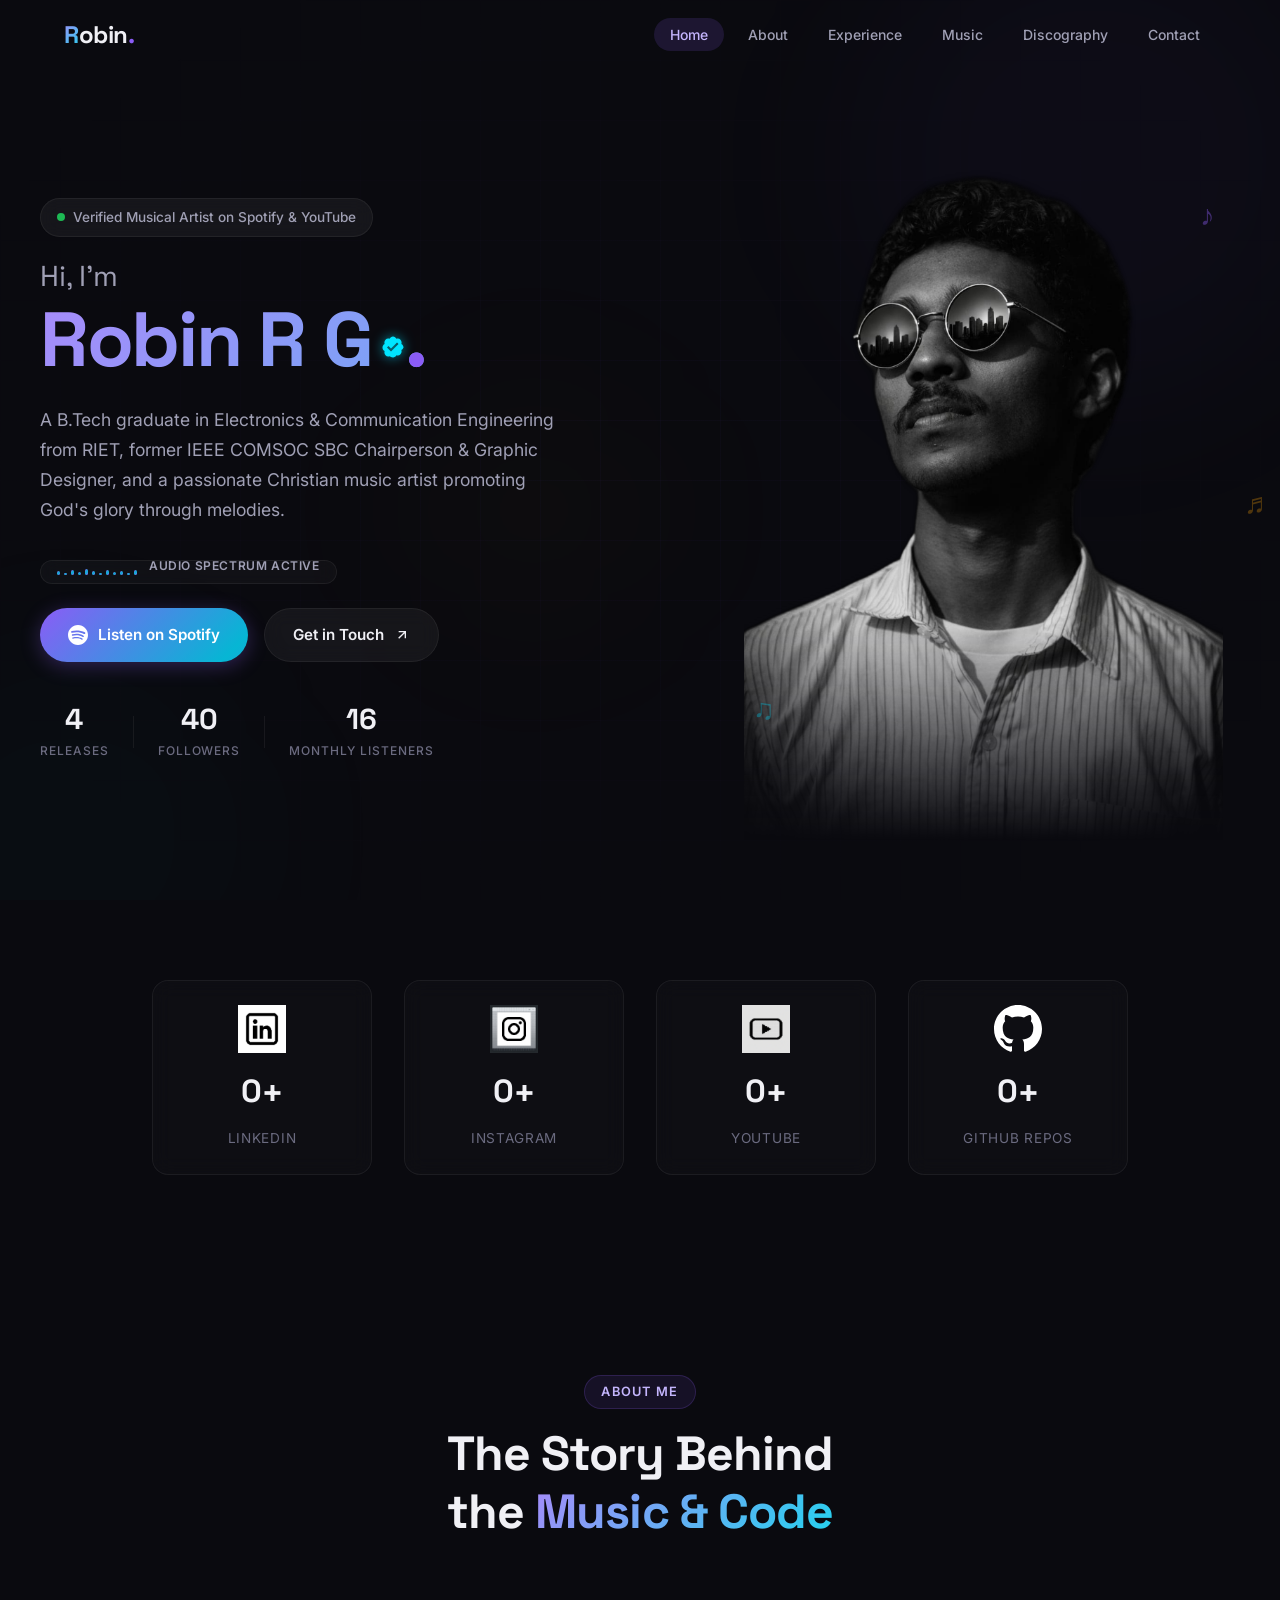
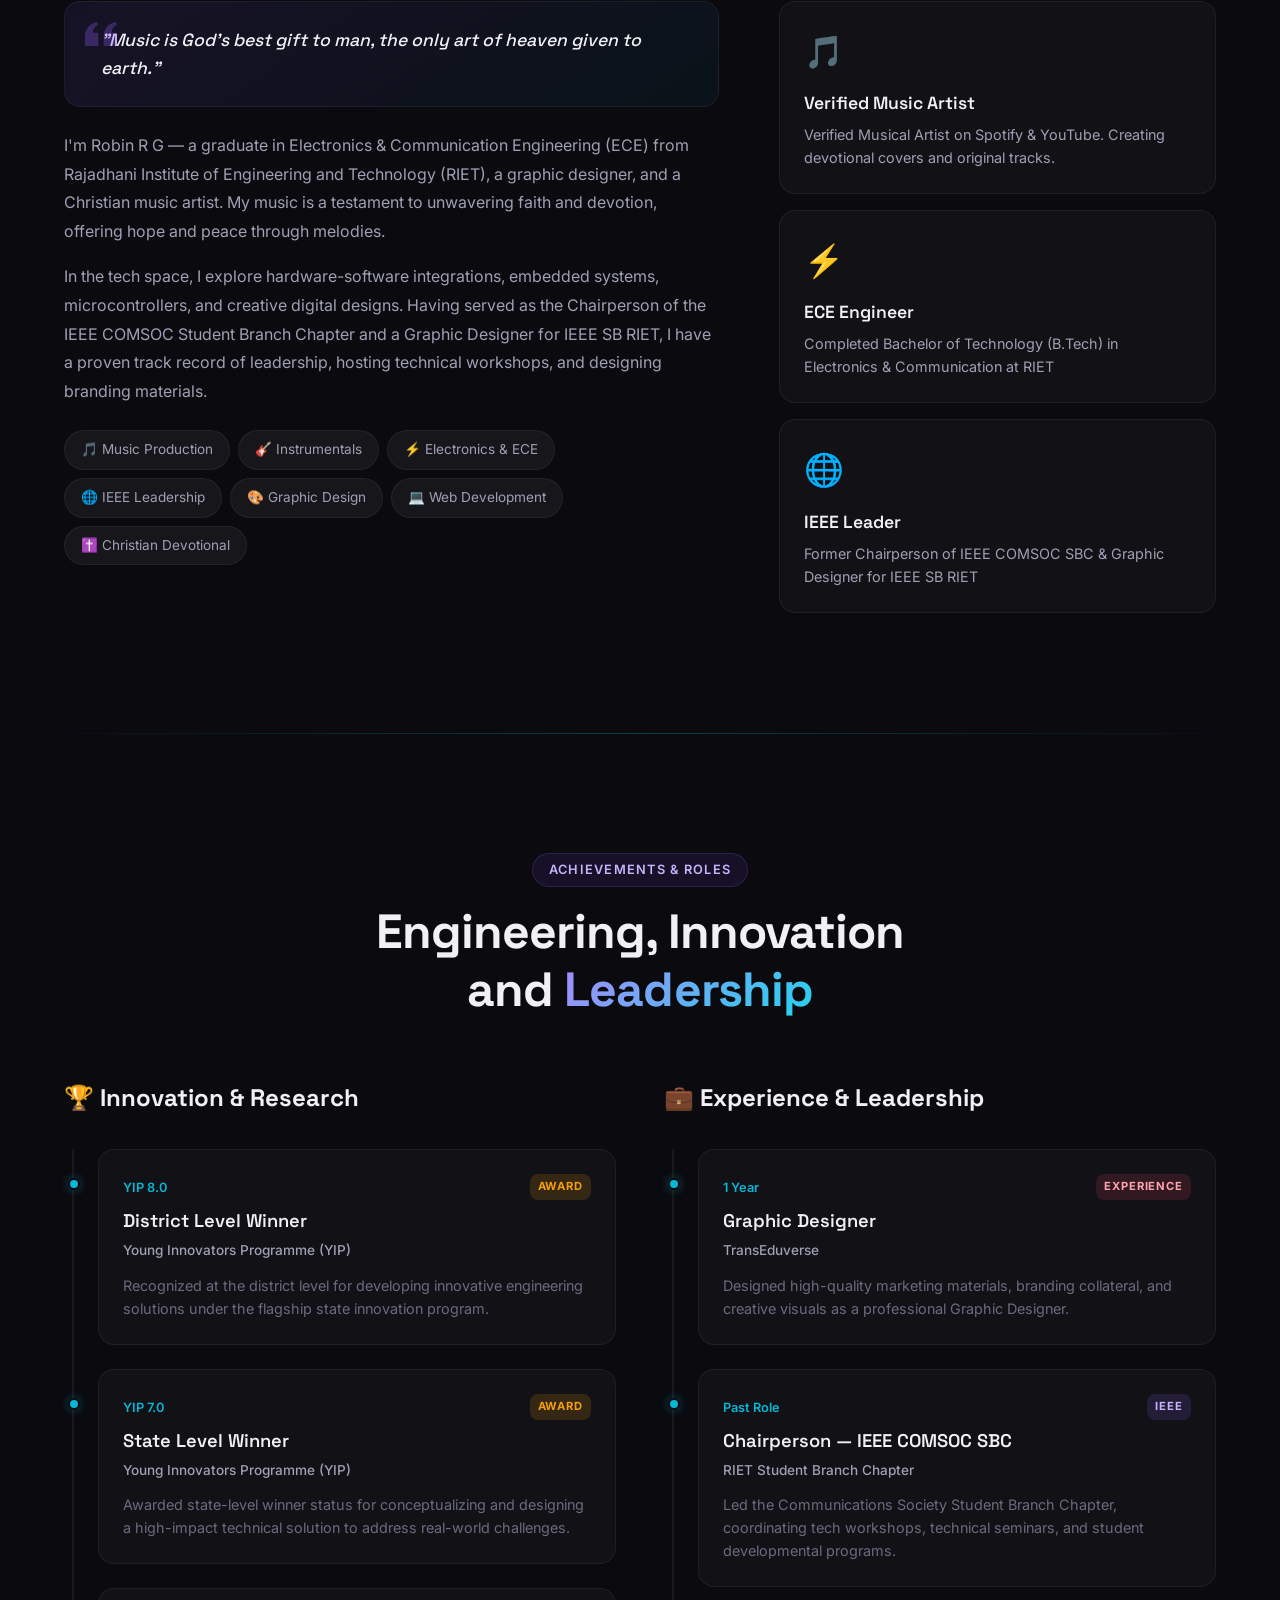
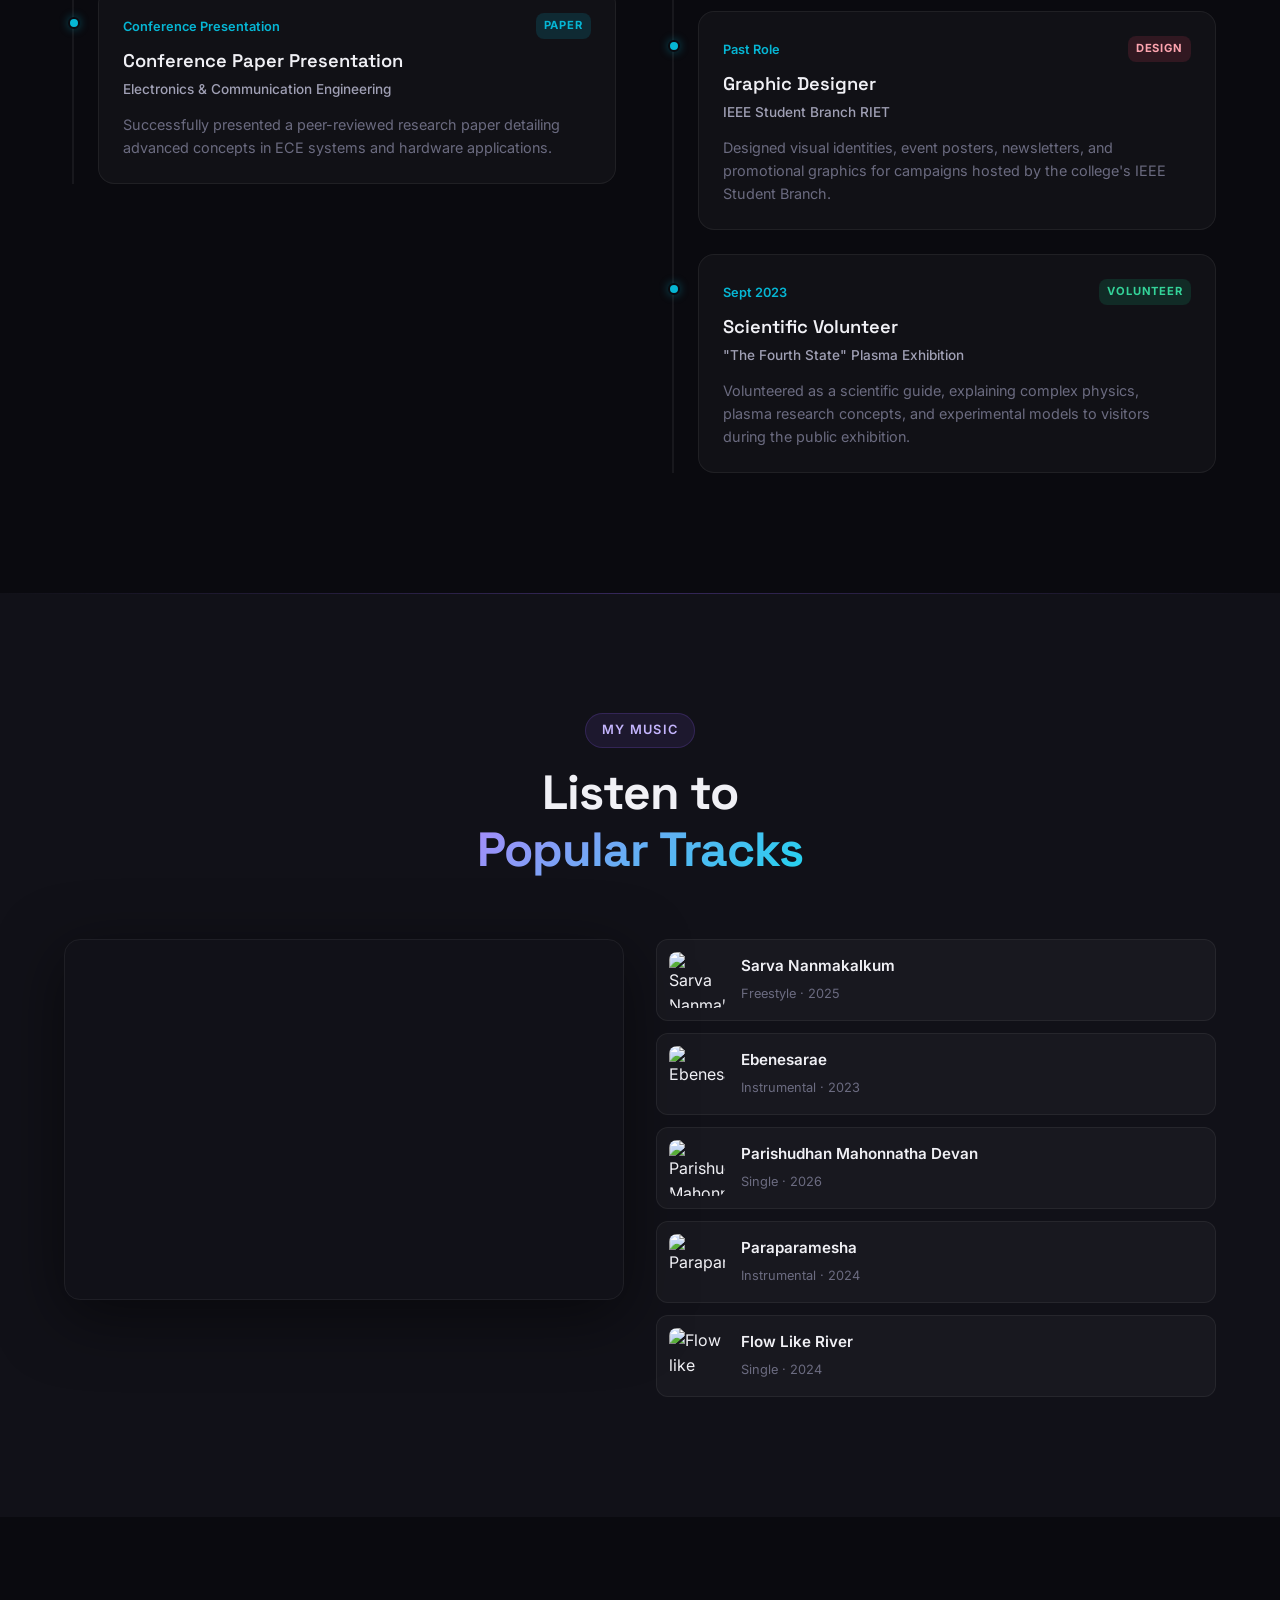
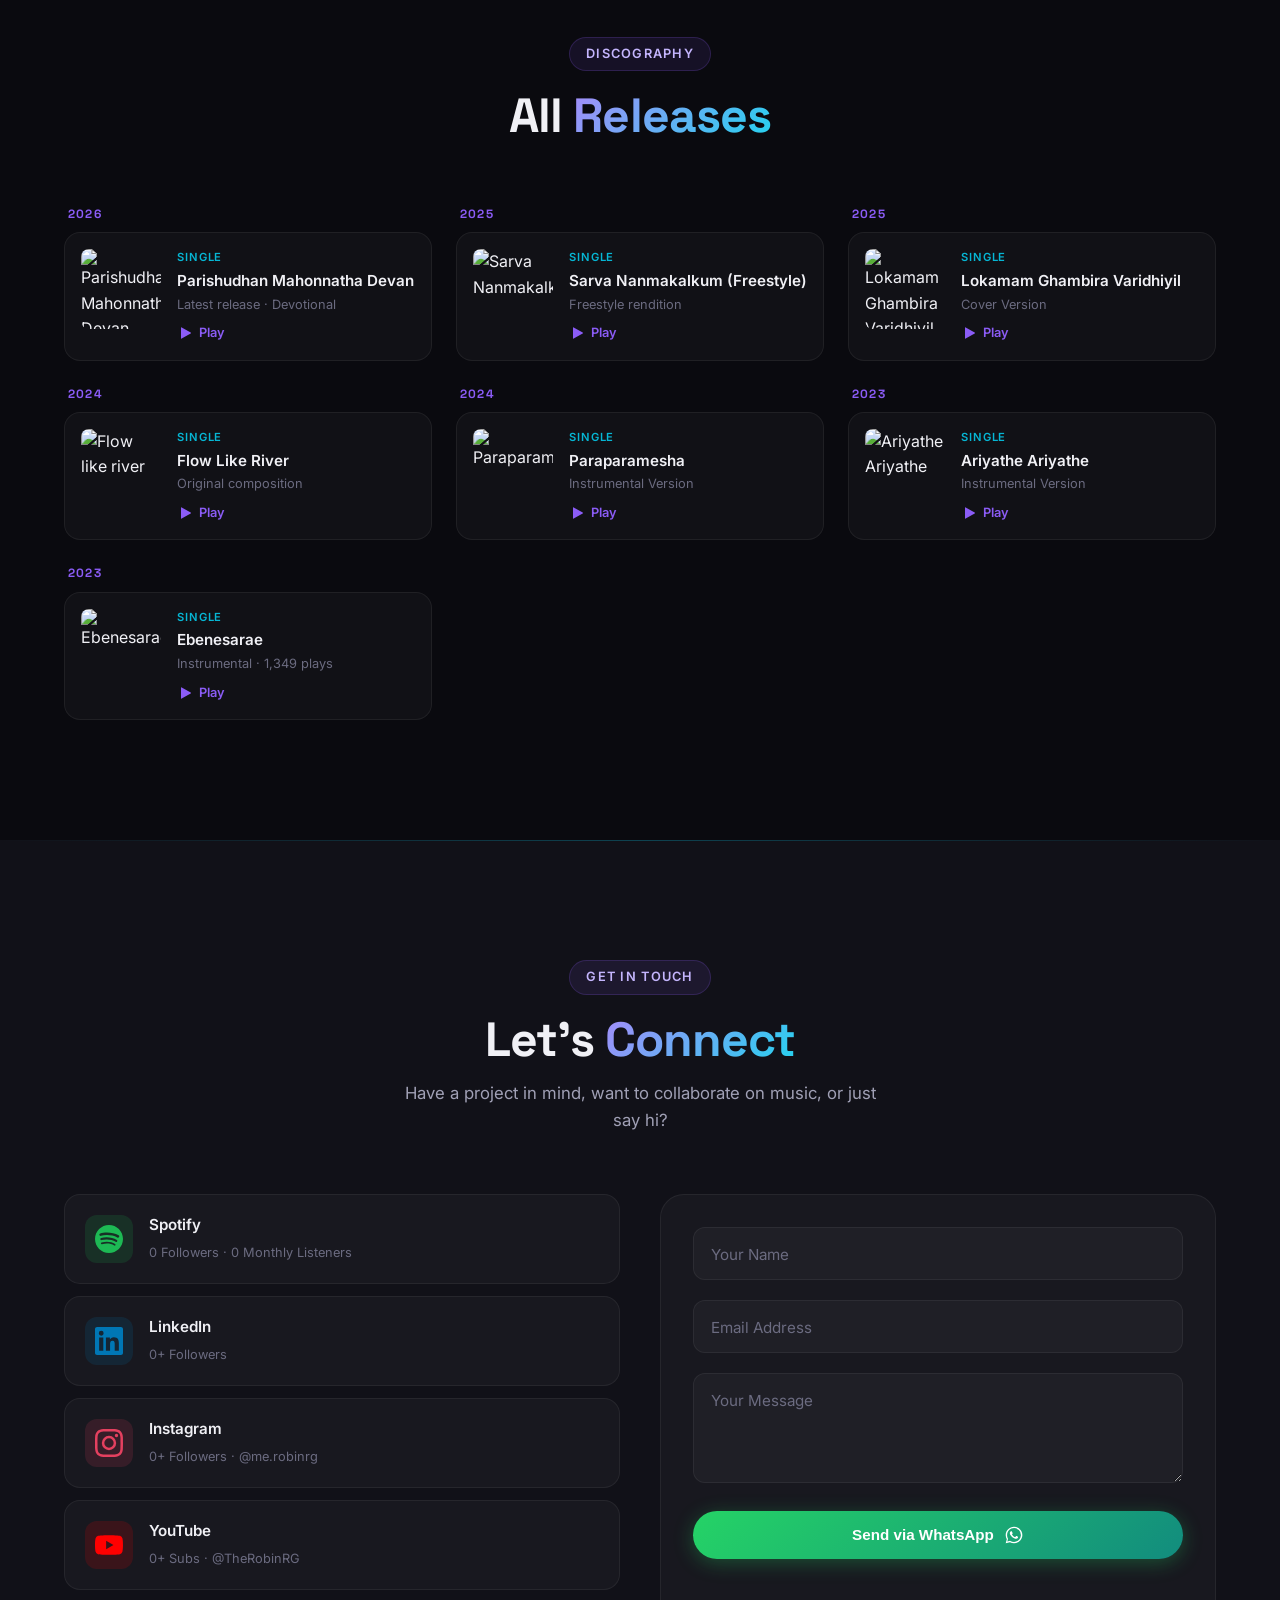
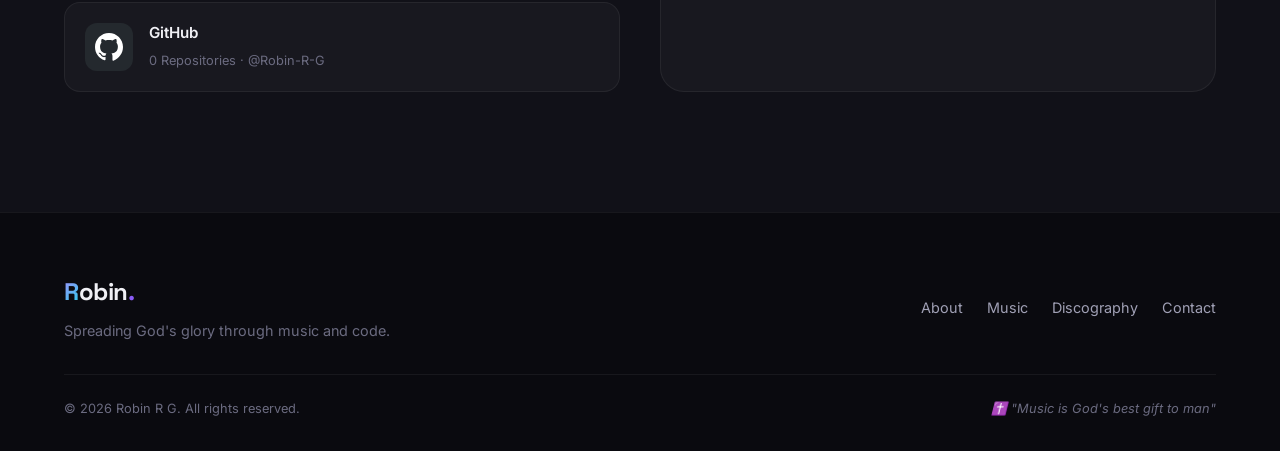
==== index.html @ 7f335e78 "Enhance followers grid cards into clickable brand-colored links with repositories counter for GitHub" ====
<!DOCTYPE html>
<html lang="en">
<head>
    <meta charset="UTF-8">
    <meta name="viewport" content="width=device-width, initial-scale=1.0">
    <title>Robin R G — Musician | Developer | Creator</title>
    <meta name="description" content="Robin R G is a Christian music artist, developer, and creative mind. Explore his music, projects, and connect with him.">
    <meta name="keywords" content="Robin R G, Robin RG, Robin, R G, Christian music artist, ECE engineer, RIET graduate, IEEE COMSOC Chairperson, graphic designer, TransEduverse, Kerala music, Christian devotional, independent artist, portfolio">
    <meta name="author" content="Robin R G">
    <link rel="canonical" href="https://robinrg.pages.dev/">

    <!-- Google Search Console Verification Placeholder -->
    <!-- <meta name="google-site-verification" content="YOUR_VERIFICATION_CODE" /> -->

    <!-- Open Graph / Facebook -->
    <meta property="og:type" content="website">
    <meta property="og:url" content="https://robinrg.pages.dev/">
    <meta property="og:title" content="Robin R G — Portfolio & Official Website">
    <meta property="og:description" content="Christian music artist, ECE developer, and creative designer. Listen to his music on Spotify and explore his work.">
    <meta property="og:image" content="https://i.scdn.co/image/ab6761610000e5ebf69482370bfb35297fa39d6f">
    <meta property="og:site_name" content="Robin R G">

    <!-- Twitter -->
    <meta name="twitter:card" content="summary_large_image">
    <meta name="twitter:url" content="https://robinrg.pages.dev/">
    <meta name="twitter:title" content="Robin R G — Musician | Developer | Creator">
    <meta name="twitter:description" content="Christian music artist, developer, and creative. Listen to his music and connect for collaborations.">
    <meta name="twitter:image" content="https://i.scdn.co/image/ab6761610000e5ebf69482370bfb35297fa39d6f">

    <!-- Fonts & Styles -->
    <link rel="preconnect" href="https://fonts.googleapis.com">
    <link rel="preconnect" href="https://fonts.gstatic.com" crossorigin>
    <link href="https://fonts.googleapis.com/css2?family=Inter:wght@300;400;500;600;700;800;900&family=Space+Grotesk:wght@400;500;600;700&display=swap" rel="stylesheet">
    <link rel="stylesheet" href="style.css">

    <!-- Structured Data (Schema.org JSON-LD) -->
    <script type="application/ld+json">
    {
      "@context": "https://schema.org",
      "@graph": [
        {
          "@type": "Person",
          "@id": "https://robinrg.pages.dev/#person",
          "name": "Robin R G",
          "alternateName": ["Robin RG", "TheRobinRG"],
          "url": "https://robinrg.pages.dev/",
          "image": "https://i.scdn.co/image/ab6761610000e5ebf69482370bfb35297fa39d6f",
          "description": "Robin R G is a verified Christian music artist on Spotify & YouTube, ECE engineer graduated from RIET, and a graphic designer.",
          "jobTitle": ["Music Artist", "Graphic Designer", "Electronics Engineer"],
          "alumniOf": {
            "@type": "EducationalOrganization",
            "name": "Rajadhani Institute of Engineering and Technology",
            "sameAs": "https://rietonline.org/"
          },
          "worksFor": {
            "@type": "Organization",
            "name": "TransEduverse"
          },
          "sameAs": [
            "https://open.spotify.com/artist/6SaA1ADzXWprxPQKBVqjNL",
            "https://in.linkedin.com/in/robinrg",
            "https://instagram.com/me.robinrg/",
            "https://www.youtube.com/@TheRobinRG",
            "https://github.com/Robin-R-G/"
          ]
        },
        {
          "@type": "MusicGroup",
          "@id": "https://robinrg.pages.dev/#musicgroup",
          "name": "Robin R G",
          "url": "https://robinrg.pages.dev/",
          "image": "https://i.scdn.co/image/ab6761610000e5ebf69482370bfb35297fa39d6f",
          "description": "Christian music artist producing devotional covers and original tracks.",
          "genre": ["Christian Devotional", "Instrumental", "Gospel"],
          "sameAs": [
            "https://open.spotify.com/artist/6SaA1ADzXWprxPQKBVqjNL",
            "https://www.youtube.com/@TheRobinRG",
            "https://instagram.com/me.robinrg/"
          ],
          "track": [
            {
              "@type": "MusicRecording",
              "name": "Parishudhan Mahonnatha Devan",
              "url": "https://open.spotify.com/album/39rhMTmWDTzM6IcNwrmQhg"
            },
            {
              "@type": "MusicRecording",
              "name": "Sarva Nanmakalkum (Freestyle)",
              "url": "https://open.spotify.com/album/5Dk1PteijUexOFbi8ASxFU"
            },
            {
              "@type": "MusicRecording",
              "name": "Lokamam Ghambira Varidhiyil",
              "url": "https://open.spotify.com/album/6y9dInnHyU1efgv1A9tVZN"
            },
            {
              "@type": "MusicRecording",
              "name": "Flow Like River",
              "url": "https://open.spotify.com/album/5rzcJtMHuh8vQS7Pysp7Do"
            },
            {
              "@type": "MusicRecording",
              "name": "Paraparamesha",
              "url": "https://open.spotify.com/album/5GFaQUrUsOH44LZSbaKivp"
            },
            {
              "@type": "MusicRecording",
              "name": "Ariyathe Ariyathe",
              "url": "https://open.spotify.com/album/6knlgwMNkUY1rnkMHtv6fk"
            },
            {
              "@type": "MusicRecording",
              "name": "Ebenesarae",
              "url": "https://open.spotify.com/album/5ThQP16WnhHnTBmYgaIn2b"
            }
          ]
        },
        {
          "@type": "WebSite",
          "@id": "https://robinrg.pages.dev/#website",
          "url": "https://robinrg.pages.dev/",
          "name": "Robin R G Portfolio",
          "description": "Robin R G — Musician | Developer | Creator",
          "publisher": {
            "@id": "https://robinrg.pages.dev/#person"
          }
        },
        {
          "@type": "WebPage",
          "@id": "https://robinrg.pages.dev/#webpage",
          "url": "https://robinrg.pages.dev/",
          "name": "Robin R G — Musician | Developer | Creator",
          "isPartOf": {
            "@id": "https://robinrg.pages.dev/#website"
          },
          "about": {
            "@id": "https://robinrg.pages.dev/#person"
          },
          "description": "Robin R G is a Christian music artist, developer, and creative mind. Explore his music, projects, and connect with him."
        }
      ]
    }
    </script>
</head>
<body>

    <!-- Cursor glow effect -->
    <div class="cursor-glow" id="cursorGlow"></div>

    <!-- Navbar -->
    <nav class="navbar" id="navbar">
        <div class="nav-container">
            <a href="#hero" class="nav-logo">
                <span class="logo-r">R</span>obin<span class="logo-dot">.</span>
            </a>
            <ul class="nav-links" id="navLinks">
                <li><a href="#hero" class="nav-link active">Home</a></li>
                <li><a href="#about" class="nav-link">About</a></li>
                <li><a href="#experience" class="nav-link">Experience</a></li>
                <li><a href="#music" class="nav-link">Music</a></li>
                <li><a href="#discography" class="nav-link">Discography</a></li>

                <li><a href="#contact" class="nav-link">Contact</a></li>
            </ul>
            <button class="nav-toggle" id="navToggle" aria-label="Toggle navigation">
                <span></span>
                <span></span>
                <span></span>
            </button>
        </div>
    </nav>

    <!-- Hero Section -->
    <section class="hero" id="hero">
        <div class="hero-bg-effects">
            <div class="hero-orb hero-orb-1"></div>
            <div class="hero-orb hero-orb-2"></div>
            <div class="hero-orb hero-orb-3"></div>
            <div class="hero-grid"></div>
        </div>
        <div class="hero-content">
            <div class="hero-text">
                <div class="hero-badge" data-animate="fade-up">
                    <span class="badge-dot" style="background:#1DB954;"></span>
                    Verified Musical Artist on Spotify & YouTube
                </div>
                <h1 class="hero-title" data-animate="fade-up" data-delay="100">
                    <span class="hero-line">Hi, I'm</span>
                    <span class="hero-name">Robin R G<svg viewBox="0 0 24 24" width="24" height="24" fill="#00e5ff" style="display:inline-block;vertical-align:middle;margin-left:10px;filter:drop-shadow(0 0 6px rgba(0,229,255,0.6));" title="Verified Musical Artist"><path d="M22.5 12.5c0-1.58-.875-2.95-2.148-3.6.154-.435.238-.905.238-1.4 0-2.21-1.71-3.99-3.818-3.99-.48 0-.937.09-1.353.25C14.78 2.517 13.483 1.5 12 1.5s-2.78 1.017-3.422 2.26c-.416-.16-.873-.25-1.353-.25-2.11 0-3.818 1.78-3.818 3.99 0 .495.084.965.238 1.4-1.273.65-2.148 2.02-2.148 3.6 0 1.58.875 2.95 2.148 3.6-.154.435-.238.905-.238 1.4 0 2.21 1.71 3.99 3.818 3.99.48 0 .937-.09 1.353-.25C9.22 21.483 10.517 22.5 12 22.5s2.78-1.017 3.422-2.26c.416.16.873.25 1.353.25 2.11 0 3.818-1.78 3.818-3.99 0-.495-.084-.965-.238-1.4 1.273-.65 2.148-2.02 2.148-3.6zm-12.5 4l-4-4 1.5-1.5 2.5 2.5 6-6 1.5 1.5-7.5 7.5z"/></svg><span class="hero-accent">.</span></span>
                </h1>
                <p class="hero-description" data-animate="fade-up" data-delay="200">
                    A B.Tech graduate in Electronics & Communication Engineering from RIET, former IEEE COMSOC SBC Chairperson & Graphic Designer, 
                    and a passionate Christian music artist promoting God's glory through melodies.
                </p>
                <div class="music-visualizer" data-animate="fade-up" data-delay="250">
                    <span class="bar"></span>
                    <span class="bar"></span>
                    <span class="bar"></span>
                    <span class="bar"></span>
                    <span class="bar"></span>
                    <span class="bar"></span>
                    <span class="bar"></span>
                    <span class="bar"></span>
                    <span class="bar"></span>
                    <span class="bar"></span>
                    <span class="bar"></span>
                    <span class="bar"></span>
                    <span class="visualizer-text">Audio Spectrum Active</span>
                </div>
                <div class="hero-actions" data-animate="fade-up" data-delay="300">
                    <a href="https://open.spotify.com/artist/6SaA1ADzXWprxPQKBVqjNL" target="_blank" rel="noopener" class="btn btn-primary" id="listenBtn">
                        <svg width="20" height="20" viewBox="0 0 24 24" fill="currentColor">
                            <path d="M12 0C5.4 0 0 5.4 0 12s5.4 12 12 12 12-5.4 12-12S18.66 0 12 0zm5.521 17.34c-.24.359-.66.48-1.021.24-2.82-1.74-6.36-2.101-10.561-1.141-.418.122-.779-.179-.899-.539-.12-.421.18-.78.54-.9 4.56-1.021 8.52-.6 11.64 1.32.42.18.479.659.301 1.02zm1.44-3.3c-.301.42-.841.6-1.262.3-3.239-1.98-8.159-2.58-11.939-1.38-.479.12-1.02-.12-1.14-.6-.12-.48.12-1.021.6-1.141C9.6 9.9 15 10.561 18.72 12.84c.361.181.54.78.241 1.2zm.12-3.36C15.24 8.4 8.82 8.16 5.16 9.301c-.6.179-1.2-.181-1.38-.721-.18-.601.18-1.2.72-1.381 4.26-1.26 11.28-1.02 15.721 1.621.539.3.719 1.02.419 1.56-.299.421-1.02.599-1.559.3z"/>
                        </svg>
                        Listen on Spotify
                    </a>
                    <a href="#contact" class="btn btn-secondary">
                        Get in Touch
                        <svg width="16" height="16" viewBox="0 0 24 24" fill="none" stroke="currentColor" stroke-width="2">
                            <path d="M7 17l9.2-9.2M17 17V7H7"/>
                        </svg>
                    </a>
                </div>
                <div class="hero-stats" data-animate="fade-up" data-delay="400">
                    <div class="stat">
                        <span class="stat-number" data-count="7">0</span>
                        <span class="stat-label">Releases</span>
                    </div>
                    <div class="stat-divider"></div>
                    <div class="stat">
                        <span class="stat-number" data-stat="spotify-followers" data-count="76">0</span>
                        <span class="stat-label">Followers</span>
                    </div>
                    <div class="stat-divider"></div>
                    <div class="stat">
                        <span class="stat-number" data-stat="spotify-listeners" data-count="30">0</span>
                        <span class="stat-label">Monthly Listeners</span>
                    </div>
                </div>
            </div>
            <div class="hero-visual" data-animate="fade-left" data-delay="200">
                <div class="hero-shape hero-shape-1"></div>
                <div class="hero-shape hero-shape-2"></div>
                <img src="assets/profile.png" alt="Robin R G" class="hero-raw-image" id="heroImage" onerror="this.onerror=null;this.src='https://i.scdn.co/image/ab6761610000e5ebf69482370bfb35297fa39d6f';">
                <!-- Floating music notes -->
                <div class="floating-note note-1">♪</div>
                <div class="floating-note note-2">♫</div>
                <div class="floating-note note-3">♬</div>
            </div>
        </div>

    </section>

<!-- Followers Section -->
<section class="followers" id="followers">
    <div class="container">
        <div class="followers-grid">
            <a href="https://in.linkedin.com/in/robinrg" target="_blank" rel="noopener" class="follower-item follower-linkedin">
                <img src="assets/linkedin.png" alt="LinkedIn" class="follower-icon">
                <div class="follower-number" style="display: flex; justify-content: center; align-items: baseline;">
                    <span class="follower-count stat-number" data-stat="linkedin-followers" data-count="1300">0</span>
                    <span class="follower-count">+</span>
                </div>
                <span class="follower-label">LinkedIn</span>
            </a>
            <a href="https://instagram.com/me.robinrg/" target="_blank" rel="noopener" class="follower-item follower-instagram">
                <img src="assets/instagram.png" alt="Instagram" class="follower-icon">
                <div class="follower-number" style="display: flex; justify-content: center; align-items: baseline;">
                    <span class="follower-count stat-number" data-stat="instagram-followers" data-count="840">0</span>
                    <span class="follower-count">+</span>
                </div>
                <span class="follower-label">Instagram</span>
            </a>
            <a href="https://www.youtube.com/@TheRobinRG" target="_blank" rel="noopener" class="follower-item follower-youtube">
                <img src="assets/youtube.png" alt="YouTube" class="follower-icon">
                <div class="follower-number" style="display: flex; justify-content: center; align-items: baseline;">
                    <span class="follower-count stat-number" data-stat="youtube-subscribers" data-count="180">0</span>
                    <span class="follower-count">+</span>
                </div>
                <span class="follower-label">YouTube</span>
            </a>
            <a href="https://github.com/Robin-R-G/" target="_blank" rel="noopener" class="follower-item follower-github">
                <img src="assets/github.svg" alt="GitHub" class="follower-icon">
                <div class="follower-number" style="display: flex; justify-content: center; align-items: baseline;">
                    <span class="follower-count stat-number" data-stat="github-repos" data-count="11">0</span>
                    <span class="follower-count">+</span>
                </div>
                <span class="follower-label">GitHub Repos</span>
            </a>
        </div>
    </div>
</section>

    <!-- About Section -->
    <section class="about" id="about">
        <div class="container">
            <div class="section-header" data-animate="fade-up">
                <span class="section-tag">About Me</span>
                <h2 class="section-title">The Story Behind<br>the <span class="gradient-text">Music & Code</span></h2>
            </div>
            <div class="about-content">
                <div class="about-text" data-animate="fade-right">
                    <div class="about-quote">
                        <svg width="32" height="32" viewBox="0 0 24 24" fill="currentColor" opacity="0.3">
                            <path d="M14.017 21v-7.391c0-5.704 3.731-9.57 8.983-10.609l.995 2.151c-2.432.917-3.995 3.638-3.995 5.849h4v10h-9.983zm-14.017 0v-7.391c0-5.704 3.748-9.57 9-10.609l.996 2.151c-2.433.917-3.996 3.638-3.996 5.849h3.983v10h-9.983z"/>
                        </svg>
                        <blockquote>
                            "Music is God's best gift to man, the only art of heaven given to earth."
                        </blockquote>
                    </div>
                    <p class="about-description">
                        I'm Robin R G — a graduate in Electronics & Communication Engineering (ECE) from Rajadhani Institute of Engineering and Technology (RIET), a graphic designer, and a Christian music artist. My music is a testament to unwavering faith and devotion, offering hope and peace through melodies.
                    </p>
                    <p class="about-description">
                        In the tech space, I explore hardware-software integrations, embedded systems, microcontrollers, and creative digital designs. Having served as the Chairperson of the IEEE COMSOC Student Branch Chapter and a Graphic Designer for IEEE SB RIET, I have a proven track record of leadership, hosting technical workshops, and designing branding materials.
                    </p>
                    <div class="about-tags">
                        <span class="tag">🎵 Music Production</span>
                        <span class="tag">🎸 Instrumentals</span>
                        <span class="tag">⚡ Electronics & ECE</span>
                        <span class="tag">🌐 IEEE Leadership</span>
                        <span class="tag">🎨 Graphic Design</span>
                        <span class="tag">💻 Web Development</span>
                        <span class="tag">✝️ Christian Devotional</span>
                    </div>
                </div>
                <div class="about-visual" data-animate="fade-left">
                    <div class="about-card-stack">
                        <div class="about-card about-card-1">
                            <div class="card-icon">🎵</div>
                            <h3>Verified Music Artist</h3>
                            <p>Verified Musical Artist on Spotify & YouTube. Creating devotional covers and original tracks.</p>
                        </div>
                        <div class="about-card about-card-2">
                            <div class="card-icon">⚡</div>
                            <h3>ECE Engineer</h3>
                            <p>Completed Bachelor of Technology (B.Tech) in Electronics & Communication at RIET</p>
                        </div>
                        <div class="about-card about-card-3">
                            <div class="card-icon">🌐</div>
                            <h3>IEEE Leader</h3>
                            <p>Former Chairperson of IEEE COMSOC SBC & Graphic Designer for IEEE SB RIET</p>
                        </div>
                    </div>
                </div>
            </div>
        </div>
    </section>

    <!-- Experience & Achievements Section -->
    <section class="experience" id="experience">
        <div class="container">
            <div class="section-header" data-animate="fade-up">
                <span class="section-tag">Achievements & Roles</span>
                <h2 class="section-title">Engineering, Innovation<br>and <span class="gradient-text">Leadership</span></h2>
            </div>
            
            <div class="experience-grid">
                <!-- Column 1: Projects & Achievements -->
                <div class="exp-column" data-animate="fade-right">
                    <h3 class="column-title">🏆 Innovation & Research</h3>
                    <div class="exp-timeline">
                        
                        <div class="timeline-card">
                            <div class="timeline-badge award">Award</div>
                            <span class="timeline-date">YIP 8.0</span>
                            <h4>District Level Winner</h4>
                            <p class="timeline-subtitle">Young Innovators Programme (YIP)</p>
                            <p class="timeline-desc">Recognized at the district level for developing innovative engineering solutions under the flagship state innovation program.</p>
                        </div>
                        
                        <div class="timeline-card">
                            <div class="timeline-badge award">Award</div>
                            <span class="timeline-date">YIP 7.0</span>
                            <h4>State Level Winner</h4>
                            <p class="timeline-subtitle">Young Innovators Programme (YIP)</p>
                            <p class="timeline-desc">Awarded state-level winner status for conceptualizing and designing a high-impact technical solution to address real-world challenges.</p>
                        </div>
                        
                        <div class="timeline-card">
                            <div class="timeline-badge research">Paper</div>
                            <span class="timeline-date">Conference Presentation</span>
                            <h4>Conference Paper Presentation</h4>
                            <p class="timeline-subtitle">Electronics & Communication Engineering</p>
                            <p class="timeline-desc">Successfully presented a peer-reviewed research paper detailing advanced concepts in ECE systems and hardware applications.</p>
                        </div>
                        
                    </div>
                </div>

                <!-- Column 2: Positions & Volunteering -->
                <div class="exp-column" data-animate="fade-left">
                    <h3 class="column-title">💼 Experience & Leadership</h3>
                    <div class="exp-timeline">
                        
                        <div class="timeline-card">
                            <div class="timeline-badge design">Experience</div>
                            <span class="timeline-date">1 Year</span>
                            <h4>Graphic Designer</h4>
                            <p class="timeline-subtitle">TransEduverse</p>
                            <p class="timeline-desc">Designed high-quality marketing materials, branding collateral, and creative visuals as a professional Graphic Designer.</p>
                        </div>
                        
                        <div class="timeline-card">
                            <div class="timeline-badge leadership">IEEE</div>
                            <span class="timeline-date">Past Role</span>
                            <h4>Chairperson — IEEE COMSOC SBC</h4>
                            <p class="timeline-subtitle">RIET Student Branch Chapter</p>
                            <p class="timeline-desc">Led the Communications Society Student Branch Chapter, coordinating tech workshops, technical seminars, and student developmental programs.</p>
                        </div>
                        
                        <div class="timeline-card">
                            <div class="timeline-badge design">Design</div>
                            <span class="timeline-date">Past Role</span>
                            <h4>Graphic Designer</h4>
                            <p class="timeline-subtitle">IEEE Student Branch RIET</p>
                            <p class="timeline-desc">Designed visual identities, event posters, newsletters, and promotional graphics for campaigns hosted by the college's IEEE Student Branch.</p>
                        </div>
                        
                        <div class="timeline-card">
                            <div class="timeline-badge volunteer">Volunteer</div>
                            <span class="timeline-date">Sept 2023</span>
                            <h4>Scientific Volunteer</h4>
                            <p class="timeline-subtitle">"The Fourth State" Plasma Exhibition</p>
                            <p class="timeline-desc">Volunteered as a scientific guide, explaining complex physics, plasma research concepts, and experimental models to visitors during the public exhibition.</p>
                        </div>
                        
                    </div>
                </div>
            </div>
        </div>
    </section>

    <!-- Music Section - Spotify Embed -->
    <section class="music" id="music">
        <div class="container">
            <div class="section-header" data-animate="fade-up">
                <span class="section-tag">My Music</span>
                <h2 class="section-title">Listen to<br><span class="gradient-text">Popular Tracks</span></h2>
            </div>
            <div class="music-grid">
                <div class="music-player-main" data-animate="fade-up" data-delay="100">
                    <iframe 
                        style="border-radius:16px" 
                        src="https://open.spotify.com/embed/artist/6SaA1ADzXWprxPQKBVqjNL?utm_source=generator&theme=0" 
                        width="100%" 
                        height="352" 
                        frameBorder="0" 
                        allowfullscreen="" 
                        allow="autoplay; clipboard-write; encrypted-media; fullscreen; picture-in-picture" 
                        loading="lazy"
                        title="Robin R G on Spotify">
                    </iframe>
                </div>
                <div class="music-tracks">
                    <div class="track-card" data-animate="fade-up" data-delay="150">
                        <div class="track-cover">
                            <img src="https://i.scdn.co/image/ab67616d00001e025b33fa6edc53a729be06752c" alt="Sarva Nanmakalkum">
                            <div class="track-play">
                                <svg width="24" height="24" viewBox="0 0 24 24" fill="currentColor">
                                    <path d="m7.05 3.606 13.49 7.788a.7.7 0 0 1 0 1.212L7.05 20.394A.7.7 0 0 1 6 19.788V4.212a.7.7 0 0 1 1.05-.606"/>
                                </svg>
                            </div>
                        </div>
                        <div class="track-info">
                            <h3>Sarva Nanmakalkum</h3>
                            <span>Freestyle · 2025</span>
                        </div>
                    </div>
                    <div class="track-card" data-animate="fade-up" data-delay="200">
                        <div class="track-cover">
                            <img src="https://i.scdn.co/image/ab67616d00001e025d9e9e6119507e1dbff1a4b4" alt="Ebenesarae">
                            <div class="track-play">
                                <svg width="24" height="24" viewBox="0 0 24 24" fill="currentColor">
                                    <path d="m7.05 3.606 13.49 7.788a.7.7 0 0 1 0 1.212L7.05 20.394A.7.7 0 0 1 6 19.788V4.212a.7.7 0 0 1 1.05-.606"/>
                                </svg>
                            </div>
                        </div>
                        <div class="track-info">
                            <h3>Ebenesarae</h3>
                            <span>Instrumental · 2023</span>
                        </div>
                    </div>
                    <div class="track-card" data-animate="fade-up" data-delay="250">
                        <div class="track-cover">
                            <img src="https://i.scdn.co/image/ab67616d00001e024d995517e25eab1956f50c63" alt="Parishudhan Mahonnatha Devan">
                            <div class="track-play">
                                <svg width="24" height="24" viewBox="0 0 24 24" fill="currentColor">
                                    <path d="m7.05 3.606 13.49 7.788a.7.7 0 0 1 0 1.212L7.05 20.394A.7.7 0 0 1 6 19.788V4.212a.7.7 0 0 1 1.05-.606"/>
                                </svg>
                            </div>
                        </div>
                        <div class="track-info">
                            <h3>Parishudhan Mahonnatha Devan</h3>
                            <span>Single · 2026</span>
                        </div>
                    </div>
                    <div class="track-card" data-animate="fade-up" data-delay="300">
                        <div class="track-cover">
                            <img src="https://i.scdn.co/image/ab67616d00001e020946e7cd5020eb6f992b9697" alt="Paraparamesha">
                            <div class="track-play">
                                <svg width="24" height="24" viewBox="0 0 24 24" fill="currentColor">
                                    <path d="m7.05 3.606 13.49 7.788a.7.7 0 0 1 0 1.212L7.05 20.394A.7.7 0 0 1 6 19.788V4.212a.7.7 0 0 1 1.05-.606"/>
                                </svg>
                            </div>
                        </div>
                        <div class="track-info">
                            <h3>Paraparamesha</h3>
                            <span>Instrumental · 2024</span>
                        </div>
                    </div>
                    <div class="track-card" data-animate="fade-up" data-delay="350">
                        <div class="track-cover">
                            <img src="https://i.scdn.co/image/ab67616d00001e02843f7e520821c90f26d6b70d" alt="Flow like river">
                            <div class="track-play">
                                <svg width="24" height="24" viewBox="0 0 24 24" fill="currentColor">
                                    <path d="m7.05 3.606 13.49 7.788a.7.7 0 0 1 0 1.212L7.05 20.394A.7.7 0 0 1 6 19.788V4.212a.7.7 0 0 1 1.05-.606"/>
                                </svg>
                            </div>
                        </div>
                        <div class="track-info">
                            <h3>Flow Like River</h3>
                            <span>Single · 2024</span>
                        </div>
                    </div>
                </div>
            </div>
        </div>
    </section>

    <!-- Discography Section -->
    <section class="discography" id="discography">
        <div class="container">
            <div class="section-header" data-animate="fade-up">
                <span class="section-tag">Discography</span>
                <h2 class="section-title">All <span class="gradient-text">Releases</span></h2>
            </div>
            <div class="disco-timeline">
                <div class="disco-item" data-animate="fade-up" data-delay="100">
                    <div class="disco-year">2026</div>
                    <div class="disco-card">
                        <img src="https://i.scdn.co/image/ab67616d00001e024d995517e25eab1956f50c63" alt="Parishudhan Mahonnatha Devan" class="disco-cover">
                        <div class="disco-info">
                            <span class="disco-type">Single</span>
                            <h3>Parishudhan Mahonnatha Devan</h3>
                            <p>Latest release · Devotional</p>
                            <a href="https://open.spotify.com/album/39rhMTmWDTzM6IcNwrmQhg" target="_blank" rel="noopener" class="disco-listen">
                                <svg width="16" height="16" viewBox="0 0 24 24" fill="currentColor"><path d="m7.05 3.606 13.49 7.788a.7.7 0 0 1 0 1.212L7.05 20.394A.7.7 0 0 1 6 19.788V4.212a.7.7 0 0 1 1.05-.606"/></svg>
                                Play
                            </a>
                        </div>
                    </div>
                </div>
                <div class="disco-item" data-animate="fade-up" data-delay="150">
                    <div class="disco-year">2025</div>
                    <div class="disco-card">
                        <img src="https://i.scdn.co/image/ab67616d00001e025b33fa6edc53a729be06752c" alt="Sarva Nanmakalkum" class="disco-cover">
                        <div class="disco-info">
                            <span class="disco-type">Single</span>
                            <h3>Sarva Nanmakalkum (Freestyle)</h3>
                            <p>Freestyle rendition</p>
                            <a href="https://open.spotify.com/album/5Dk1PteijUexOFbi8ASxFU" target="_blank" rel="noopener" class="disco-listen">
                                <svg width="16" height="16" viewBox="0 0 24 24" fill="currentColor"><path d="m7.05 3.606 13.49 7.788a.7.7 0 0 1 0 1.212L7.05 20.394A.7.7 0 0 1 6 19.788V4.212a.7.7 0 0 1 1.05-.606"/></svg>
                                Play
                            </a>
                        </div>
                    </div>
                </div>
                <div class="disco-item" data-animate="fade-up" data-delay="200">
                    <div class="disco-year">2025</div>
                    <div class="disco-card">
                        <img src="https://i.scdn.co/image/ab67616d00001e02bf389fa8b9054c094f21298e" alt="Lokamam Ghambira Varidhiyil" class="disco-cover">
                        <div class="disco-info">
                            <span class="disco-type">Single</span>
                            <h3>Lokamam Ghambira Varidhiyil</h3>
                            <p>Cover Version</p>
                            <a href="https://open.spotify.com/album/6y9dInnHyU1efgv1A9tVZN" target="_blank" rel="noopener" class="disco-listen">
                                <svg width="16" height="16" viewBox="0 0 24 24" fill="currentColor"><path d="m7.05 3.606 13.49 7.788a.7.7 0 0 1 0 1.212L7.05 20.394A.7.7 0 0 1 6 19.788V4.212a.7.7 0 0 1 1.05-.606"/></svg>
                                Play
                            </a>
                        </div>
                    </div>
                </div>
                <div class="disco-item" data-animate="fade-up" data-delay="250">
                    <div class="disco-year">2024</div>
                    <div class="disco-card">
                        <img src="https://i.scdn.co/image/ab67616d00001e02843f7e520821c90f26d6b70d" alt="Flow like river" class="disco-cover">
                        <div class="disco-info">
                            <span class="disco-type">Single</span>
                            <h3>Flow Like River</h3>
                            <p>Original composition</p>
                            <a href="https://open.spotify.com/album/5rzcJtMHuh8vQS7Pysp7Do" target="_blank" rel="noopener" class="disco-listen">
                                <svg width="16" height="16" viewBox="0 0 24 24" fill="currentColor"><path d="m7.05 3.606 13.49 7.788a.7.7 0 0 1 0 1.212L7.05 20.394A.7.7 0 0 1 6 19.788V4.212a.7.7 0 0 1 1.05-.606"/></svg>
                                Play
                            </a>
                        </div>
                    </div>
                </div>
                <div class="disco-item" data-animate="fade-up" data-delay="300">
                    <div class="disco-year">2024</div>
                    <div class="disco-card">
                        <img src="https://i.scdn.co/image/ab67616d00001e020946e7cd5020eb6f992b9697" alt="Paraparamesha" class="disco-cover">
                        <div class="disco-info">
                            <span class="disco-type">Single</span>
                            <h3>Paraparamesha</h3>
                            <p>Instrumental Version</p>
                            <a href="https://open.spotify.com/album/5GFaQUrUsOH44LZSbaKivp" target="_blank" rel="noopener" class="disco-listen">
                                <svg width="16" height="16" viewBox="0 0 24 24" fill="currentColor"><path d="m7.05 3.606 13.49 7.788a.7.7 0 0 1 0 1.212L7.05 20.394A.7.7 0 0 1 6 19.788V4.212a.7.7 0 0 1 1.05-.606"/></svg>
                                Play
                            </a>
                        </div>
                    </div>
                </div>
                <div class="disco-item" data-animate="fade-up" data-delay="350">
                    <div class="disco-year">2023</div>
                    <div class="disco-card">
                        <img src="https://i.scdn.co/image/ab67616d00001e02bb98b9cd21fc8a8045e7abed" alt="Ariyathe Ariyathe" class="disco-cover">
                        <div class="disco-info">
                            <span class="disco-type">Single</span>
                            <h3>Ariyathe Ariyathe</h3>
                            <p>Instrumental Version</p>
                            <a href="https://open.spotify.com/album/6knlgwMNkUY1rnkMHtv6fk" target="_blank" rel="noopener" class="disco-listen">
                                <svg width="16" height="16" viewBox="0 0 24 24" fill="currentColor"><path d="m7.05 3.606 13.49 7.788a.7.7 0 0 1 0 1.212L7.05 20.394A.7.7 0 0 1 6 19.788V4.212a.7.7 0 0 1 1.05-.606"/></svg>
                                Play
                            </a>
                        </div>
                    </div>
                </div>
                <div class="disco-item" data-animate="fade-up" data-delay="400">
                    <div class="disco-year">2023</div>
                    <div class="disco-card">
                        <img src="https://i.scdn.co/image/ab67616d00001e025d9e9e6119507e1dbff1a4b4" alt="Ebenesarae" class="disco-cover">
                        <div class="disco-info">
                            <span class="disco-type">Single</span>
                            <h3>Ebenesarae</h3>
                            <p>Instrumental · 1,349 plays</p>
                            <a href="https://open.spotify.com/album/5ThQP16WnhHnTBmYgaIn2b" target="_blank" rel="noopener" class="disco-listen">
                                <svg width="16" height="16" viewBox="0 0 24 24" fill="currentColor"><path d="m7.05 3.606 13.49 7.788a.7.7 0 0 1 0 1.212L7.05 20.394A.7.7 0 0 1 6 19.788V4.212a.7.7 0 0 1 1.05-.606"/></svg>
                                Play
                            </a>
                        </div>
                    </div>
                </div>
            </div>
        </div>
    </section>

    <!-- Contact Section -->
    <section class="contact" id="contact">
        <div class="container">
            <div class="section-header" data-animate="fade-up">
                <span class="section-tag">Get in Touch</span>
                <h2 class="section-title">Let's <span class="gradient-text">Connect</span></h2>
                <p class="section-subtitle">Have a project in mind, want to collaborate on music, or just say hi?</p>
            </div>
            <div class="contact-content">
                <div class="contact-socials" data-animate="fade-up" data-delay="100">
                    <a href="https://open.spotify.com/artist/6SaA1ADzXWprxPQKBVqjNL" target="_blank" rel="noopener" class="social-card" id="spotifyCard">
                        <div class="social-icon social-spotify">
                            <svg width="28" height="28" viewBox="0 0 24 24" fill="currentColor">
                                <path d="M12 0C5.4 0 0 5.4 0 12s5.4 12 12 12 12-5.4 12-12S18.66 0 12 0zm5.521 17.34c-.24.359-.66.48-1.021.24-2.82-1.74-6.36-2.101-10.561-1.141-.418.122-.779-.179-.899-.539-.12-.421.18-.78.54-.9 4.56-1.021 8.52-.6 11.64 1.32.42.18.479.659.301 1.02zm1.44-3.3c-.301.42-.841.6-1.262.3-3.239-1.98-8.159-2.58-11.939-1.38-.479.12-1.02-.12-1.14-.6-.12-.48.12-1.021.6-1.141C9.6 9.9 15 10.561 18.72 12.84c.361.181.54.78.241 1.2zm.12-3.36C15.24 8.4 8.82 8.16 5.16 9.301c-.6.179-1.2-.181-1.38-.721-.18-.601.18-1.2.72-1.381 4.26-1.26 11.28-1.02 15.721 1.621.539.3.719 1.02.419 1.56-.299.421-1.02.599-1.559.3z"/>
                            </svg>
                        </div>
                        <div class="social-info">
                            <h3>Spotify</h3>
                            <span><span class="stat-count" data-stat="spotify-followers" data-count="76">0</span> Followers · <span class="stat-count" data-stat="spotify-listeners" data-count="30">0</span> Monthly Listeners</span>
                        </div>
                        <svg class="social-arrow" width="20" height="20" viewBox="0 0 24 24" fill="none" stroke="currentColor" stroke-width="2">
                            <path d="M7 17l9.2-9.2M17 17V7H7"/>
                        </svg>
                    </a>
                    <a href="https://in.linkedin.com/in/robinrg" target="_blank" rel="noopener" class="social-card" id="linkedinCard">
                        <div class="social-icon social-linkedin">
                            <svg width="28" height="28" viewBox="0 0 24 24" fill="currentColor">
                                <path d="M20.447 20.452h-3.554v-5.569c0-1.328-.027-3.037-1.852-3.037-1.853 0-2.136 1.445-2.136 2.939v5.667H9.351V9h3.414v1.561h.046c.477-.9 1.637-1.85 3.37-1.85 3.601 0 4.267 2.37 4.267 5.455v6.286zM5.337 7.433a2.062 2.062 0 0 1-2.063-2.065 2.064 2.064 0 1 1 2.063 2.065zm1.782 13.019H3.555V9h3.564v11.452zM22.225 0H1.771C.792 0 0 .774 0 1.729v20.542C0 23.227.792 24 1.771 24h20.451C23.2 24 24 23.227 24 22.271V1.729C24 .774 23.2 0 22.222 0h.003z"/>
                            </svg>
                        </div>
                        <div class="social-info">
                            <h3>LinkedIn</h3>
                            <span><span class="stat-count" data-stat="linkedin-followers" data-count="1300">0</span>+ Followers</span>
                        </div>
                        <svg class="social-arrow" width="20" height="20" viewBox="0 0 24 24" fill="none" stroke="currentColor" stroke-width="2">
                            <path d="M7 17l9.2-9.2M17 17V7H7"/>
                        </svg>
                    </a>
                    <a href="https://instagram.com/me.robinrg/" target="_blank" rel="noopener" class="social-card" id="instagramCard">
                        <div class="social-icon social-instagram">
                            <svg width="28" height="28" viewBox="0 0 24 24" fill="currentColor">
                                <path d="M12 2.163c3.204 0 3.584.012 4.85.07 3.252.148 4.771 1.691 4.919 4.919.058 1.265.069 1.645.069 4.849 0 3.205-.012 3.584-.069 4.849-.149 3.225-1.664 4.771-4.919 4.919-1.266.058-1.644.07-4.85.07-3.204 0-3.584-.012-4.849-.07-3.26-.149-4.771-1.699-4.919-4.92-.058-1.265-.07-1.644-.07-4.849 0-3.204.013-3.583.07-4.849.149-3.227 1.664-4.771 4.919-4.919 1.266-.057 1.645-.069 4.849-.069zM12 0C8.741 0 8.333.014 7.053.072 2.695.272.273 2.69.073 7.052.014 8.333 0 8.741 0 12c0 3.259.014 3.668.072 4.948.2 4.358 2.618 6.78 6.98 6.98C8.333 23.986 8.741 24 12 24c3.259 0 3.668-.014 4.948-.072 4.354-.2 6.782-2.618 6.979-6.98.059-1.28.073-1.689.073-4.948 0-3.259-.014-3.667-.072-4.947-.196-4.354-2.617-6.78-6.979-6.98C15.668.014 15.259 0 12 0zm0 5.838a6.162 6.162 0 1 0 0 12.324 6.162 6.162 0 0 0 0-12.324zM12 16a4 4 0 1 1 0-8 4 4 0 0 1 0 8zm6.406-11.845a1.44 1.44 0 1 0 0 2.881 1.44 1.44 0 0 0 0-2.881z"/>
                            </svg>
                        </div>
                        <div class="social-info">
                            <h3>Instagram</h3>
                            <span><span class="stat-count" data-stat="instagram-followers" data-count="840">0</span>+ Followers · @me.robinrg</span>
                        </div>
                        <svg class="social-arrow" width="20" height="20" viewBox="0 0 24 24" fill="none" stroke="currentColor" stroke-width="2">
                            <path d="M7 17l9.2-9.2M17 17V7H7"/>
                        </svg>
                    </a>
                    <a href="https://www.youtube.com/@TheRobinRG" target="_blank" rel="noopener" class="social-card" id="youtubeCard">
                        <div class="social-icon social-youtube">
                            <svg width="28" height="28" viewBox="0 0 24 24" fill="currentColor">
                                <path d="M23.498 6.186a3.016 3.016 0 0 0-2.122-2.136C19.505 3.545 12 3.545 12 3.545s-7.505 0-9.377.505A3.017 3.017 0 0 0 .502 6.186C0 8.07 0 12 0 12s0 3.93.502 5.814a3.016 3.016 0 0 0 2.122 2.136c1.871.505 9.376.505 9.376.505s7.505 0 9.377-.505a3.015 3.015 0 0 0 2.122-2.136C24 15.93 24 12 24 12s0-3.93-.502-5.814zM9.545 15.568V8.432L15.818 12l-6.273 3.568z"/>
                            </svg>
                        </div>
                        <div class="social-info">
                            <h3>YouTube</h3>
                            <span><span class="stat-count" data-stat="youtube-subscribers" data-count="180">0</span>+ Subs · @TheRobinRG</span>
                        </div>
                        <svg class="social-arrow" width="20" height="20" viewBox="0 0 24 24" fill="none" stroke="currentColor" stroke-width="2">
                            <path d="M7 17l9.2-9.2M17 17V7H7"/>
                        </svg>
                    </a>
                    <a href="https://github.com/Robin-R-G/" target="_blank" rel="noopener" class="social-card" id="githubCard">
                        <div class="social-icon social-github" style="color: #fff; background: #24292e;">
                            <svg width="28" height="28" viewBox="0 0 24 24" fill="currentColor">
                                <path d="M12 0C5.37 0 0 5.37 0 12c0 5.3 3.438 9.8 8.205 11.385.6.11.82-.26.82-.577v-2.234c-3.338.724-4.042-1.61-4.042-1.61C4.422 18.07 3.633 17.7 3.633 17.7c-1.087-.744.084-.729.084-.729 1.205.084 1.838 1.236 1.838 1.236 1.07 1.835 2.809 1.305 3.495.998.108-.776.417-1.305.76-1.605-2.665-.3-5.466-1.332-5.466-5.93 0-1.31.465-2.38 1.235-3.22-.135-.303-.54-1.523.105-3.176 0 0 1.005-.322 3.3 1.23.96-.267 1.98-.399 3-.405 1.02.006 2.04.138 3 .405 2.28-1.552 3.285-1.23 3.285-1.23.645 1.653.24 2.873.12 3.176.765.84 1.23 1.91 1.23 3.22 0 4.61-2.805 5.625-5.475 5.92.43.372.82 1.102.82 2.222v3.293c0 .319.22.694.825.576C20.565 21.795 24 17.3 24 12c0-6.63-5.37-12-12-12z"/>
                            </svg>
                        </div>
                        <div class="social-info">
                            <h3>GitHub</h3>
                            <span><span class="stat-count" data-stat="github-repos" data-count="12">0</span> Repositories · @Robin-R-G</span>
                        </div>
                        <svg class="social-arrow" width="20" height="20" viewBox="0 0 24 24" fill="none" stroke="currentColor" stroke-width="2">
                            <path d="M7 17l9.2-9.2M17 17V7H7"/>
                        </svg>
                    </a>
                </div>
                <div class="contact-form-wrapper" data-animate="fade-up" data-delay="200">
                    <form class="contact-form" id="contactForm">
                        <div class="form-group">
                            <input type="text" id="formName" placeholder=" " required>
                            <label for="formName">Your Name</label>
                        </div>
                        <div class="form-group">
                            <input type="email" id="formEmail" placeholder=" " required>
                            <label for="formEmail">Email Address</label>
                        </div>
                        <div class="form-group">
                            <textarea id="formMessage" rows="4" placeholder=" " required></textarea>
                            <label for="formMessage">Your Message</label>
                        </div>
                        <button type="submit" class="btn btn-primary btn-full" id="submitBtn" style="background: linear-gradient(135deg, #25D366 0%, #128C7E 100%); box-shadow: 0 4px 20px rgba(37, 211, 102, 0.3);">
                            Send via WhatsApp
                            <svg width="20" height="20" viewBox="0 0 24 24" fill="currentColor">
                                <path d="M12.031 2c-5.516 0-9.987 4.471-9.987 9.987 0 1.763.458 3.483 1.332 5.008L2.062 22l5.125-1.344a9.917 9.917 0 0 0 4.84 1.258h.004c5.512 0 9.98-4.467 9.98-9.983C22.015 6.471 17.543 2 12.031 2zm0 18.289h-.004c-1.56 0-3.09-.419-4.426-1.213l-.317-.188-3.292.863.88-3.208-.206-.328A8.257 8.257 0 0 1 3.73 11.986c0-4.559 3.71-8.27 8.275-8.27 2.207 0 4.282.86 5.842 2.422a8.204 8.204 0 0 1 2.422 5.852c-.004 4.563-3.714 8.299-8.238 8.299zm4.535-6.19c-.248-.124-1.472-.727-1.7-.81-.227-.082-.392-.124-.557.124-.165.248-.64.81-.784.973-.144.164-.289.185-.537.062-.248-.124-1.047-.386-1.996-1.232-.738-.659-1.236-1.471-1.38-1.72-.144-.247-.015-.38.109-.504.112-.111.248-.289.372-.433.124-.144.165-.248.248-.413.082-.165.04-.309-.02-.433-.062-.124-.557-1.34-.764-1.838-.2-.486-.402-.42-.557-.428-.143-.007-.309-.009-.474-.009a.913.913 0 0 0-.66.309c-.227.248-.866.846-.866 2.064 0 1.219.887 2.395.98 2.52.093.125 1.71 2.611 4.14 3.66.58.247 1.03.396 1.38.508.583.185 1.113.159 1.533.096.467-.069 1.472-.601 1.678-1.182.206-.58.206-1.077.144-1.182-.062-.104-.227-.165-.474-.29z"/>
                            </svg>
                        </button>
                    </form>
                </div>
            </div>
        </div>
    </section>

    <!-- Footer -->
    <footer class="footer">
        <div class="container">
            <div class="footer-content">
                <div class="footer-brand">
                    <a href="#hero" class="nav-logo">
                        <span class="logo-r">R</span>obin<span class="logo-dot">.</span>
                    </a>
                    <p>Spreading God's glory through music and code.</p>
                </div>
                <div class="footer-links">
                    <a href="#about">About</a>
                    <a href="#music">Music</a>
                    <a href="#discography">Discography</a>
                    <a href="#contact">Contact</a>
                </div>
            </div>

            <div class="footer-bottom">
                <p>&copy; 2026 Robin R G. All rights reserved.</p>
                <p class="footer-quote">✝️ "Music is God's best gift to man"</p>
            </div>
        </div>
    </footer>

    <script src="script.js"></script>
</body>
</html>
---- style.css ----
/* ============================================
   Robin R G — Portfolio Website
   Premium Dark Theme with Music-inspired Design
   ============================================ */

/* CSS Custom Properties */
:root {
    --bg-primary: #0a0a0f;
    --bg-secondary: #111118;
    --bg-tertiary: #1a1a24;
    --bg-card: rgba(255, 255, 255, 0.03);
    --bg-glass: rgba(255, 255, 255, 0.05);
    
    --text-primary: #f0f0f5;
    --text-secondary: #a0a0b5;
    --text-muted: #6b6b80;
    
    --accent-primary: #8b5cf6;
    --accent-secondary: #06b6d4;
    --accent-warm: #f59e0b;
    --accent-spotify: #1DB954;
    --accent-linkedin: #0077B5;
    --accent-instagram: #E4405F;
    --accent-youtube: #FF0000;
    
    --gradient-primary: linear-gradient(135deg, #8b5cf6 0%, #06b6d4 50%, #8b5cf6 100%);
    --gradient-hero: linear-gradient(135deg, #8b5cf6 0%, #a855f7 30%, #06b6d4 70%, #22d3ee 100%);
    --gradient-text: linear-gradient(135deg, #a78bfa 0%, #22d3ee 100%);
    --gradient-card: linear-gradient(145deg, rgba(139, 92, 246, 0.1) 0%, rgba(6, 182, 212, 0.05) 100%);
    
    --border-subtle: rgba(255, 255, 255, 0.06);
    --border-hover: rgba(139, 92, 246, 0.3);
    
    --shadow-sm: 0 2px 8px rgba(0, 0, 0, 0.3);
    --shadow-md: 0 8px 32px rgba(0, 0, 0, 0.4);
    --shadow-lg: 0 16px 64px rgba(0, 0, 0, 0.5);
    --shadow-glow: 0 0 60px rgba(139, 92, 246, 0.15);
    
    --radius-sm: 8px;
    --radius-md: 12px;
    --radius-lg: 16px;
    --radius-xl: 24px;
    --radius-full: 9999px;
    
    --font-primary: 'Inter', -apple-system, BlinkMacSystemFont, sans-serif;
    --font-display: 'Space Grotesk', 'Inter', sans-serif;
    
    --transition-fast: 0.2s cubic-bezier(0.4, 0, 0.2, 1);
    --transition-base: 0.3s cubic-bezier(0.4, 0, 0.2, 1);
    --transition-slow: 0.5s cubic-bezier(0.4, 0, 0.2, 1);
    --transition-spring: 0.6s cubic-bezier(0.34, 1.56, 0.64, 1);
}

/* Reset & Base */
*, *::before, *::after {
    margin: 0;
    padding: 0;
    box-sizing: border-box;
}

html {
    scroll-behavior: smooth;
    scroll-padding-top: 80px;
}

body {
    font-family: var(--font-primary);
    background: var(--bg-primary);
    color: var(--text-primary);
    line-height: 1.6;
    overflow-x: hidden;
    -webkit-font-smoothing: antialiased;
    -moz-osx-font-smoothing: grayscale;
}

::selection {
    background: rgba(139, 92, 246, 0.3);
    color: #fff;
}

a {
    text-decoration: none;
    color: inherit;
}

img {
    max-width: 100%;
    display: block;
}

.container {
    max-width: 1200px;
    margin: 0 auto;
    padding: 0 24px;
}

/* Cursor Glow */
.cursor-glow {
    position: fixed;
    width: 400px;
    height: 400px;
    border-radius: 50%;
    pointer-events: none;
    z-index: 0;
    background: radial-gradient(circle, rgba(139, 92, 246, 0.06) 0%, transparent 70%);
    transform: translate(-50%, -50%);
    transition: opacity 0.3s;
    opacity: 0;
}

body:hover .cursor-glow {
    opacity: 1;
}

/* ============================================
   NAVBAR
   ============================================ */
.navbar {
    position: fixed;
    top: 0;
    left: 0;
    right: 0;
    z-index: 1000;
    padding: 16px 0;
    transition: all var(--transition-base);
    backdrop-filter: blur(0px);
}

.navbar.scrolled {
    padding: 10px 0;
    background: rgba(10, 10, 15, 0.85);
    backdrop-filter: blur(20px) saturate(180%);
    border-bottom: 1px solid var(--border-subtle);
}

.nav-container {
    max-width: 1200px;
    margin: 0 auto;
    padding: 0 24px;
    display: flex;
    justify-content: space-between;
    align-items: center;
}

.nav-logo {
    font-family: var(--font-display);
    font-size: 1.5rem;
    font-weight: 700;
    color: var(--text-primary);
    letter-spacing: -0.02em;
    transition: transform var(--transition-fast);
}

.nav-logo:hover {
    transform: scale(1.05);
}

.logo-r {
    background: var(--gradient-text);
    -webkit-background-clip: text;
    background-clip: text;
    -webkit-text-fill-color: transparent;
    font-weight: 800;
}

.logo-dot {
    color: var(--accent-primary);
}

.nav-links {
    display: flex;
    list-style: none;
    gap: 8px;
}

.nav-link {
    padding: 8px 16px;
    border-radius: var(--radius-full);
    font-size: 0.875rem;
    font-weight: 500;
    color: var(--text-secondary);
    transition: all var(--transition-fast);
    position: relative;
}

.nav-link:hover,
.nav-link.active {
    color: var(--text-primary);
    background: var(--bg-glass);
}

.nav-link.active {
    background: rgba(139, 92, 246, 0.15);
    color: #c4b5fd;
}

/* Mobile Nav Toggle */
.nav-toggle {
    display: none;
    flex-direction: column;
    gap: 5px;
    background: none;
    border: none;
    cursor: pointer;
    padding: 4px;
    z-index: 1001;
}

.nav-toggle span {
    display: block;
    width: 24px;
    height: 2px;
    background: var(--text-primary);
    border-radius: 2px;
    transition: all var(--transition-base);
}

.nav-toggle.active span:nth-child(1) {
    transform: rotate(45deg) translate(5px, 5px);
}

.nav-toggle.active span:nth-child(2) {
    opacity: 0;
}

.nav-toggle.active span:nth-child(3) {
    transform: rotate(-45deg) translate(5px, -5px);
}

/* ============================================
   HERO SECTION
   ============================================ */
.hero {
    min-height: 100vh;
    display: flex;
    flex-direction: column;
    justify-content: center;
    position: relative;
    overflow: hidden;
    padding: 120px 24px 60px;
}

.hero-bg-effects {
    position: absolute;
    inset: 0;
    pointer-events: none;
    overflow: hidden;
}

.hero-orb {
    position: absolute;
    border-radius: 50%;
    filter: blur(80px);
    animation: orbFloat 20s ease-in-out infinite;
}

.hero-orb-1 {
    width: 500px;
    height: 500px;
    background: rgba(139, 92, 246, 0.03);
    top: -10%;
    right: -5%;
    animation-delay: 0s;
}

.hero-orb-2 {
    width: 400px;
    height: 400px;
    background: rgba(6, 182, 212, 0.02);
    bottom: -15%;
    left: -10%;
    animation-delay: -7s;
}

.hero-orb-3 {
    width: 300px;
    height: 300px;
    background: rgba(245, 158, 11, 0.015);
    top: 40%;
    left: 30%;
    animation-delay: -14s;
}

.hero-grid {
    position: absolute;
    inset: 0;
    background-image: 
        linear-gradient(rgba(139, 92, 246, 0.03) 1px, transparent 1px),
        linear-gradient(90deg, rgba(139, 92, 246, 0.03) 1px, transparent 1px);
    background-size: 60px 60px;
    mask-image: radial-gradient(ellipse 60% 60% at 50% 50%, black 0%, transparent 100%);
    -webkit-mask-image: radial-gradient(ellipse 60% 60% at 50% 50%, black 0%, transparent 100%);
}

@keyframes orbFloat {
    0%, 100% { transform: translate(0, 0) scale(1); }
    25% { transform: translate(30px, -40px) scale(1.05); }
    50% { transform: translate(-20px, 20px) scale(0.95); }
    75% { transform: translate(15px, 35px) scale(1.02); }
}

.hero-content {
    max-width: 1200px;
    margin: 0 auto;
    width: 100%;
    display: grid;
    grid-template-columns: 1.1fr 0.9fr;
    gap: 60px;
    align-items: center;
    position: relative;
    z-index: 1;
}

.hero-badge {
    display: inline-flex;
    align-items: center;
    gap: 8px;
    padding: 8px 16px;
    background: var(--bg-glass);
    border: 1px solid var(--border-subtle);
    border-radius: var(--radius-full);
    font-size: 0.85rem;
    font-weight: 500;
    color: var(--text-secondary);
    margin-bottom: 24px;
    backdrop-filter: blur(10px);
}

.badge-dot {
    width: 8px;
    height: 8px;
    border-radius: 50%;
    background: var(--accent-spotify);
    animation: pulse 2s ease-in-out infinite;
}

@keyframes pulse {
    0%, 100% { opacity: 1; transform: scale(1); }
    50% { opacity: 0.5; transform: scale(0.8); }
}

.hero-title {
    font-family: var(--font-display);
    line-height: 1.1;
    margin-bottom: 24px;
}

.hero-line {
    display: block;
    font-size: clamp(1.2rem, 2.5vw, 1.8rem);
    font-weight: 400;
    color: var(--text-secondary);
    margin-bottom: 4px;
}

.hero-name {
    display: block;
    font-size: clamp(3rem, 6vw, 5rem);
    font-weight: 800;
    letter-spacing: -0.03em;
    background: var(--gradient-text);
    -webkit-background-clip: text;
    background-clip: text;
    -webkit-text-fill-color: transparent;
    background-size: 200% auto;
    animation: gradientShift 5s ease-in-out infinite;
}

.hero-accent {
    -webkit-text-fill-color: var(--accent-primary);
}

@keyframes gradientShift {
    0%, 100% { background-position: 0% center; }
    50% { background-position: 100% center; }
}

.hero-description {
    font-size: 1.1rem;
    line-height: 1.7;
    color: var(--text-secondary);
    max-width: 520px;
    margin-bottom: 32px;
}

.hero-actions {
    display: flex;
    gap: 16px;
    margin-bottom: 40px;
    flex-wrap: wrap;
}

/* Buttons */
.btn {
    display: inline-flex;
    align-items: center;
    gap: 10px;
    padding: 14px 28px;
    border-radius: var(--radius-full);
    font-size: 0.95rem;
    font-weight: 600;
    cursor: pointer;
    transition: all var(--transition-base);
    border: none;
    position: relative;
    overflow: hidden;
}

.btn-primary {
    background: var(--gradient-primary);
    background-size: 200% auto;
    color: white;
    box-shadow: 0 4px 20px rgba(139, 92, 246, 0.3);
}

.btn-primary:hover {
    background-position: right center;
    transform: translateY(-2px);
    box-shadow: 0 8px 30px rgba(139, 92, 246, 0.4);
}

.btn-secondary {
    background: var(--bg-glass);
    color: var(--text-primary);
    border: 1px solid var(--border-subtle);
    backdrop-filter: blur(10px);
}

.btn-secondary:hover {
    background: rgba(255, 255, 255, 0.08);
    border-color: var(--border-hover);
    transform: translateY(-2px);
}

.btn-full {
    width: 100%;
    justify-content: center;
}

/* Hero Stats */
.hero-stats {
    display: flex;
    align-items: center;
    gap: 24px;
    margin-top: 32px;
}

.stat {
    text-align: center;
}

.stat-number {
    display: block;
    font-family: var(--font-display);
    font-size: 1.8rem;
    font-weight: 700;
    color: var(--text-primary);
    line-height: 1.2;
}

.stat-label {
    font-size: 0.75rem;
    color: var(--text-muted);
    text-transform: uppercase;
    letter-spacing: 0.08em;
    font-weight: 500;
}

.stat-divider {
    width: 1px;
    height: 32px;
    background: var(--border-subtle);
}

/* Hero Visual */
.hero-visual {
    display: flex;
    justify-content: center;
    align-items: center;
    position: relative;
}

.hero-visual {
    position: relative;
    display: flex;
    justify-content: center;
    align-items: flex-end;
    height: 100%;
    align-self: end;
}

.hero-raw-image {
    max-height: 80vh;
    width: auto;
    object-fit: contain;
    z-index: 2;
    mask-image: linear-gradient(to bottom, rgba(0,0,0,1) 70%, rgba(0,0,0,0) 100%);
    -webkit-mask-image: linear-gradient(to bottom, rgba(0,0,0,1) 70%, rgba(0,0,0,0) 100%);
    transition: transform var(--transition-slow);
}

.hero-visual:hover .hero-raw-image {
    transform: translateY(-8px) scale(1.02);
}

/* Glowing background shapes disabled to remove glossy effect */
.hero-shape {
    display: none;
}

/* Music Visualizer */
.music-visualizer {
    display: inline-flex;
    align-items: flex-end;
    gap: 4px;
    height: 24px;
    margin-bottom: 24px;
    background: rgba(255, 255, 255, 0.03);
    padding: 8px 16px;
    border-radius: var(--radius-full);
    border: 1px solid var(--border-subtle);
    backdrop-filter: blur(10px);
}

/* Followers Section */
.followers {
    padding: 80px 0;
}
.followers-grid {
    display: flex;
    gap: 32px;
    justify-content: center;
    flex-wrap: wrap;
}
.follower-item {
    display: flex;
    flex-direction: column;
    align-items: center;
    gap: 12px;
    padding: 24px 32px;
    width: 220px;
    border-radius: var(--radius-lg);
    background: rgba(255, 255, 255, 0.02);
    border: 1px solid var(--border-subtle);
    backdrop-filter: blur(10px);
    transition: all 0.4s cubic-bezier(0.165, 0.84, 0.44, 1);
    cursor: pointer;
    text-decoration: none;
}
.follower-icon {
    width: 48px;
    height: 48px;
    object-fit: contain;
    transition: transform 0.4s cubic-bezier(0.175, 0.885, 0.32, 1.275);
}
.follower-count {
    font-size: 2rem;
    font-weight: 700;
    color: var(--text-primary);
}
.follower-label {
    font-size: 0.85rem;
    color: var(--text-muted);
    text-transform: uppercase;
    letter-spacing: 0.05em;
}

/* Individual Brand Glow and Hover Styles */
.follower-linkedin:hover {
    transform: translateY(-8px) scale(1.03);
    border-color: rgba(0, 119, 181, 0.4);
    box-shadow: 0 10px 30px rgba(0, 119, 181, 0.2);
    background: rgba(0, 119, 181, 0.03);
}
.follower-linkedin:hover .follower-icon {
    transform: scale(1.15) rotate(5deg);
}

.follower-instagram:hover {
    transform: translateY(-8px) scale(1.03);
    border-color: rgba(228, 64, 95, 0.4);
    box-shadow: 0 10px 30px rgba(228, 64, 95, 0.2);
    background: rgba(228, 64, 95, 0.03);
}
.follower-instagram:hover .follower-icon {
    transform: scale(1.15) rotate(-5deg);
}

.follower-youtube:hover {
    transform: translateY(-8px) scale(1.03);
    border-color: rgba(255, 0, 0, 0.4);
    box-shadow: 0 10px 30px rgba(255, 0, 0, 0.2);
    background: rgba(255, 0, 0, 0.03);
}
.follower-youtube:hover .follower-icon {
    transform: scale(1.15) rotate(5deg);
}

.follower-github:hover {
    transform: translateY(-8px) scale(1.03);
    border-color: rgba(139, 92, 246, 0.4);
    box-shadow: 0 10px 30px rgba(139, 92, 246, 0.2);
    background: rgba(139, 92, 246, 0.03);
}
.follower-github:hover .follower-icon {
    transform: scale(1.15) rotate(-5deg);
}

/* Make sure the GitHub icon (black path by default) shows up bright on dark background */
.follower-github .follower-icon {
    filter: brightness(0) invert(1);
}




.music-visualizer .bar {
    width: 3px;
    height: 100%;
    background: var(--gradient-primary);
    border-radius: var(--radius-full);
    animation: bounce 0.8s ease-in-out infinite alternate;
    transform-origin: bottom;
}

.music-visualizer .bar:nth-child(1)  { animation-delay: 0.1s;  height: 60%; }
.music-visualizer .bar:nth-child(2)  { animation-delay: 0.25s; height: 30%; }
.music-visualizer .bar:nth-child(3)  { animation-delay: 0.15s; height: 80%; }
.music-visualizer .bar:nth-child(4)  { animation-delay: 0.4s;  height: 45%; }
.music-visualizer .bar:nth-child(5)  { animation-delay: 0.3s;  height: 95%; }
.music-visualizer .bar:nth-child(6)  { animation-delay: 0.2s;  height: 70%; }
.music-visualizer .bar:nth-child(7)  { animation-delay: 0.35s; height: 40%; }
.music-visualizer .bar:nth-child(8)  { animation-delay: 0.5s;  height: 90%; }
.music-visualizer .bar:nth-child(9)  { animation-delay: 0.15s; height: 50%; }
.music-visualizer .bar:nth-child(10) { animation-delay: 0.45s; height: 75%; }
.music-visualizer .bar:nth-child(11) { animation-delay: 0.25s; height: 35%; }
.music-visualizer .bar:nth-child(12) { animation-delay: 0.6s;  height: 85%; }

@keyframes bounce {
    0% { transform: scaleY(0.2); }
    100% { transform: scaleY(1); }
}

.visualizer-text {
    font-size: 0.75rem;
    font-weight: 600;
    color: var(--text-secondary);
    margin-left: 8px;
    text-transform: uppercase;
    letter-spacing: 0.05em;
}

/* Floating Notes */
.floating-note {
    position: absolute;
    font-size: 1.8rem;
    color: rgba(139, 92, 246, 0.4);
    z-index: 3;
    animation: floatNote 6s ease-in-out infinite;
}

.note-1 {
    top: 10%;
    right: 5%;
    animation-delay: 0s;
}

.note-2 {
    bottom: 15%;
    left: 5%;
    animation-delay: -2s;
    color: rgba(6, 182, 212, 0.4);
}

.note-3 {
    top: 50%;
    right: -5%;
    animation-delay: -4s;
    color: rgba(245, 158, 11, 0.3);
}

@keyframes floatNote {
    0%, 100% { transform: translateY(0) rotate(0deg); opacity: 0.4; }
    50% { transform: translateY(-20px) rotate(10deg); opacity: 0.8; }
}

/* Scroll Indicator */
.scroll-indicator {
    display: flex;
    flex-direction: column;
    align-items: center;
    gap: 8px;
    position: absolute;
    bottom: 40px;
    left: 50%;
    transform: translateX(-50%);
    z-index: 2;
}

.scroll-indicator span {
    font-size: 0.75rem;
    color: var(--text-muted);
    letter-spacing: 0.05em;
}

.scroll-mouse {
    width: 24px;
    height: 38px;
    border: 2px solid var(--text-muted);
    border-radius: 12px;
    display: flex;
    justify-content: center;
    padding-top: 8px;
}

.scroll-wheel {
    width: 3px;
    height: 8px;
    background: var(--text-muted);
    border-radius: 2px;
    animation: scrollDown 2s ease-in-out infinite;
}

@keyframes scrollDown {
    0% { transform: translateY(0); opacity: 1; }
    50% { transform: translateY(8px); opacity: 0.3; }
    100% { transform: translateY(0); opacity: 1; }
}

/* ============================================
   SECTION COMMON
   ============================================ */
.section-header {
    text-align: center;
    margin-bottom: 60px;
}

.section-tag {
    display: inline-block;
    padding: 6px 16px;
    background: rgba(139, 92, 246, 0.1);
    border: 1px solid rgba(139, 92, 246, 0.2);
    border-radius: var(--radius-full);
    font-size: 0.8rem;
    font-weight: 600;
    color: #c4b5fd;
    text-transform: uppercase;
    letter-spacing: 0.1em;
    margin-bottom: 16px;
}

.section-title {
    font-family: var(--font-display);
    font-size: clamp(2rem, 4vw, 3rem);
    font-weight: 700;
    letter-spacing: -0.02em;
    line-height: 1.2;
}

.section-subtitle {
    font-size: 1.05rem;
    color: var(--text-secondary);
    margin-top: 12px;
    max-width: 500px;
    margin-left: auto;
    margin-right: auto;
}

.gradient-text {
    background: var(--gradient-text);
    -webkit-background-clip: text;
    background-clip: text;
    -webkit-text-fill-color: transparent;
}

/* ============================================
   ABOUT SECTION
   ============================================ */
.about {
    padding: 120px 0;
    position: relative;
}

.about-content {
    display: grid;
    grid-template-columns: 1.2fr 0.8fr;
    gap: 60px;
    align-items: start;
}

.about-quote {
    background: var(--gradient-card);
    border: 1px solid var(--border-subtle);
    border-radius: var(--radius-lg);
    padding: 24px 28px;
    margin-bottom: 24px;
    position: relative;
}

.about-quote svg {
    position: absolute;
    top: 16px;
    left: 20px;
    color: var(--accent-primary);
}

.about-quote blockquote {
    font-family: var(--font-display);
    font-size: 1.1rem;
    font-weight: 500;
    color: var(--text-primary);
    font-style: italic;
    padding-left: 8px;
    line-height: 1.6;
}

.about-description {
    font-size: 1rem;
    color: var(--text-secondary);
    line-height: 1.8;
    margin-bottom: 16px;
}

.about-tags {
    display: flex;
    flex-wrap: wrap;
    gap: 8px;
    margin-top: 24px;
}

.tag {
    padding: 8px 16px;
    background: var(--bg-glass);
    border: 1px solid var(--border-subtle);
    border-radius: var(--radius-full);
    font-size: 0.85rem;
    color: var(--text-secondary);
    transition: all var(--transition-fast);
}

.tag:hover {
    background: rgba(139, 92, 246, 0.1);
    border-color: var(--border-hover);
    color: var(--text-primary);
    transform: translateY(-2px);
}

/* About Cards */
.about-card-stack {
    display: flex;
    flex-direction: column;
    gap: 16px;
}

.about-card {
    padding: 24px;
    background: var(--bg-card);
    border: 1px solid var(--border-subtle);
    border-radius: var(--radius-lg);
    transition: all var(--transition-base);
    position: relative;
    overflow: hidden;
}

.about-card::before {
    content: '';
    position: absolute;
    inset: 0;
    background: var(--gradient-card);
    opacity: 0;
    transition: opacity var(--transition-base);
}

.about-card:hover {
    transform: translateY(-4px) translateX(-4px);
    border-color: var(--border-hover);
    box-shadow: var(--shadow-glow);
}

.about-card:hover::before {
    opacity: 1;
}

.card-icon {
    font-size: 2rem;
    margin-bottom: 12px;
    position: relative;
    z-index: 1;
}

.about-card h3 {
    font-family: var(--font-display);
    font-size: 1.1rem;
    font-weight: 600;
    margin-bottom: 6px;
    position: relative;
    z-index: 1;
}

.about-card p {
    font-size: 0.9rem;
    color: var(--text-secondary);
    position: relative;
    z-index: 1;
}

/* ============================================
   MUSIC SECTION
   ============================================ */
.music {
    padding: 120px 0;
    background: var(--bg-secondary);
    position: relative;
}

.music::before {
    content: '';
    position: absolute;
    top: 0;
    left: 0;
    right: 0;
    height: 1px;
    background: linear-gradient(90deg, transparent, var(--accent-primary), transparent);
    opacity: 0.3;
}

.music-grid {
    display: grid;
    grid-template-columns: 1fr 1fr;
    gap: 32px;
    align-items: start;
}

.music-player-main {
    border-radius: var(--radius-lg);
    overflow: hidden;
    box-shadow: var(--shadow-lg);
    border: 1px solid var(--border-subtle);
}

.music-tracks {
    display: flex;
    flex-direction: column;
    gap: 12px;
}

.track-card {
    display: flex;
    align-items: center;
    gap: 16px;
    padding: 12px;
    background: var(--bg-card);
    border: 1px solid var(--border-subtle);
    border-radius: var(--radius-md);
    cursor: pointer;
    transition: all var(--transition-base);
}

.track-card:hover {
    background: rgba(139, 92, 246, 0.05);
    border-color: var(--border-hover);
    transform: translateX(8px);
}

.track-cover {
    width: 56px;
    height: 56px;
    border-radius: var(--radius-sm);
    overflow: hidden;
    position: relative;
    flex-shrink: 0;
}

.track-cover img {
    width: 100%;
    height: 100%;
    object-fit: cover;
    transition: transform var(--transition-base);
}

.track-card:hover .track-cover img {
    transform: scale(1.1);
}

.track-play {
    position: absolute;
    inset: 0;
    display: flex;
    align-items: center;
    justify-content: center;
    background: rgba(0, 0, 0, 0.5);
    opacity: 0;
    transition: opacity var(--transition-fast);
    color: white;
}

.track-card:hover .track-play {
    opacity: 1;
}

.track-info h3 {
    font-size: 0.95rem;
    font-weight: 600;
    margin-bottom: 2px;
    color: var(--text-primary);
}

.track-info span {
    font-size: 0.8rem;
    color: var(--text-muted);
}

/* ============================================
   DISCOGRAPHY SECTION
   ============================================ */
.discography {
    padding: 120px 0;
    position: relative;
}

.disco-timeline {
    display: grid;
    grid-template-columns: repeat(auto-fill, minmax(320px, 1fr));
    gap: 24px;
}

.disco-item {
    position: relative;
}

.disco-year {
    font-family: var(--font-display);
    font-size: 0.75rem;
    font-weight: 700;
    color: var(--accent-primary);
    text-transform: uppercase;
    letter-spacing: 0.1em;
    margin-bottom: 8px;
    padding-left: 4px;
}

.disco-card {
    display: flex;
    gap: 16px;
    padding: 16px;
    background: var(--bg-card);
    border: 1px solid var(--border-subtle);
    border-radius: var(--radius-lg);
    transition: all var(--transition-base);
    overflow: hidden;
}

.disco-card:hover {
    border-color: var(--border-hover);
    transform: translateY(-4px);
    box-shadow: var(--shadow-glow);
    background: rgba(139, 92, 246, 0.03);
}

.disco-cover {
    width: 80px;
    height: 80px;
    border-radius: var(--radius-sm);
    object-fit: cover;
    flex-shrink: 0;
    transition: transform var(--transition-base);
}

.disco-card:hover .disco-cover {
    transform: scale(1.05);
}

.disco-info {
    display: flex;
    flex-direction: column;
    justify-content: center;
    min-width: 0;
}

.disco-type {
    font-size: 0.7rem;
    font-weight: 600;
    color: var(--accent-secondary);
    text-transform: uppercase;
    letter-spacing: 0.08em;
    margin-bottom: 4px;
}

.disco-info h3 {
    font-size: 0.95rem;
    font-weight: 600;
    margin-bottom: 4px;
    line-height: 1.3;
    white-space: nowrap;
    overflow: hidden;
    text-overflow: ellipsis;
}

.disco-info p {
    font-size: 0.8rem;
    color: var(--text-muted);
    margin-bottom: 8px;
}

.disco-listen {
    display: inline-flex;
    align-items: center;
    gap: 6px;
    font-size: 0.8rem;
    font-weight: 600;
    color: var(--accent-primary);
    transition: all var(--transition-fast);
}

.disco-listen:hover {
    color: #c4b5fd;
    gap: 10px;
}

/* ============================================
   CONTACT SECTION
   ============================================ */
.contact {
    padding: 120px 0;
    background: var(--bg-secondary);
    position: relative;
}

.contact::before {
    content: '';
    position: absolute;
    top: 0;
    left: 0;
    right: 0;
    height: 1px;
    background: linear-gradient(90deg, transparent, var(--accent-secondary), transparent);
    opacity: 0.3;
}

.contact-content {
    display: grid;
    grid-template-columns: 1fr 1fr;
    gap: 40px;
}

.contact-socials {
    display: flex;
    flex-direction: column;
    gap: 12px;
}

.social-card {
    display: flex;
    align-items: center;
    gap: 16px;
    padding: 18px 20px;
    background: var(--bg-card);
    border: 1px solid var(--border-subtle);
    border-radius: var(--radius-lg);
    transition: all 0.4s cubic-bezier(0.165, 0.84, 0.44, 1);
    cursor: pointer;
}

.social-card:hover {
    transform: translateY(-4px) translateX(4px);
}

#spotifyCard:hover { border-color: rgba(29, 185, 84, 0.4); box-shadow: 0 8px 25px rgba(29, 185, 84, 0.15); }
#linkedinCard:hover { border-color: rgba(0, 119, 181, 0.4); box-shadow: 0 8px 25px rgba(0, 119, 181, 0.15); }
#instagramCard:hover { border-color: rgba(228, 64, 95, 0.4); box-shadow: 0 8px 25px rgba(228, 64, 95, 0.15); }
#youtubeCard:hover { border-color: rgba(255, 0, 0, 0.4); box-shadow: 0 8px 25px rgba(255, 0, 0, 0.15); }
#githubCard:hover { border-color: rgba(139, 92, 246, 0.4); box-shadow: 0 8px 25px rgba(139, 92, 246, 0.15); }

.social-card:hover .social-arrow {
    transform: translate(4px, -4px);
    opacity: 1;
}

.social-icon {
    width: 48px;
    height: 48px;
    border-radius: var(--radius-md);
    display: flex;
    align-items: center;
    justify-content: center;
    flex-shrink: 0;
}

.social-spotify { background: rgba(29, 185, 84, 0.15); color: var(--accent-spotify); }
.social-linkedin { background: rgba(0, 119, 181, 0.15); color: var(--accent-linkedin); }
.social-instagram { background: rgba(228, 64, 95, 0.15); color: var(--accent-instagram); }
.social-youtube { background: rgba(255, 0, 0, 0.15); color: var(--accent-youtube); }
.social-github { background: rgba(255, 255, 255, 0.08); color: #fff; }

.social-card:hover .social-spotify { background: rgba(29, 185, 84, 0.25); }
.social-card:hover .social-linkedin { background: rgba(0, 119, 181, 0.25); }
.social-card:hover .social-instagram { background: rgba(228, 64, 95, 0.25); }
.social-card:hover .social-youtube { background: rgba(255, 0, 0, 0.25); }
.social-card:hover .social-github { background: rgba(255, 255, 255, 0.15); }

.social-info h3 {
    font-size: 0.95rem;
    font-weight: 600;
    margin-bottom: 2px;
}

.social-info span {
    font-size: 0.8rem;
    color: var(--text-muted);
}

.social-arrow {
    margin-left: auto;
    color: var(--text-muted);
    opacity: 0;
    transition: all var(--transition-fast);
}

/* Contact Form */
.contact-form-wrapper {
    background: var(--bg-card);
    border: 1px solid var(--border-subtle);
    border-radius: var(--radius-xl);
    padding: 32px;
}

.contact-form {
    display: flex;
    flex-direction: column;
    gap: 20px;
}

.form-group {
    position: relative;
}

.form-group input,
.form-group textarea {
    width: 100%;
    padding: 16px 18px;
    background: rgba(255, 255, 255, 0.03);
    border: 1px solid var(--border-subtle);
    border-radius: var(--radius-md);
    color: var(--text-primary);
    font-family: var(--font-primary);
    font-size: 0.95rem;
    transition: all var(--transition-fast);
    outline: none;
    resize: vertical;
}

.form-group input:focus,
.form-group textarea:focus {
    border-color: var(--accent-primary);
    box-shadow: 0 0 0 3px rgba(139, 92, 246, 0.1);
    background: rgba(139, 92, 246, 0.02);
}

.form-group label {
    position: absolute;
    left: 18px;
    top: 16px;
    font-size: 0.95rem;
    color: var(--text-muted);
    pointer-events: none;
    transition: all var(--transition-fast);
    background: transparent;
}

.form-group input:focus + label,
.form-group input:not(:placeholder-shown) + label,
.form-group textarea:focus + label,
.form-group textarea:not(:placeholder-shown) + label {
    top: -8px;
    left: 14px;
    font-size: 0.75rem;
    color: var(--accent-primary);
    background: var(--bg-secondary);
    padding: 0 6px;
}

/* ============================================
   FOOTER
   ============================================ */
.footer {
    padding: 60px 0 32px;
    border-top: 1px solid var(--border-subtle);
}

.footer-content {
    display: flex;
    justify-content: space-between;
    align-items: center;
    margin-bottom: 32px;
    flex-wrap: wrap;
    gap: 24px;
}

.footer-brand p {
    font-size: 0.9rem;
    color: var(--text-muted);
    margin-top: 8px;
}

.footer-links {
    display: flex;
    gap: 24px;
}

.footer-links a {
    font-size: 0.9rem;
    color: var(--text-secondary);
    transition: color var(--transition-fast);
}

.footer-links a:hover {
    color: var(--accent-primary);
}

.footer-bottom {
    display: flex;
    justify-content: space-between;
    align-items: center;
    padding-top: 24px;
    border-top: 1px solid var(--border-subtle);
    flex-wrap: wrap;
    gap: 12px;
}

.footer-bottom p {
    font-size: 0.8rem;
    color: var(--text-muted);
}

.footer-quote {
    font-style: italic;
}

/* ============================================
   ANIMATIONS (Scroll Reveal)
   ============================================ */
[data-animate] {
    opacity: 0;
    transform: translateY(30px);
    transition: all 0.8s cubic-bezier(0.4, 0, 0.2, 1);
}

[data-animate="fade-left"] {
    transform: translateX(40px);
}

[data-animate="fade-right"] {
    transform: translateX(-40px);
}

[data-animate].visible {
    opacity: 1;
    transform: translate(0, 0);
}

/* ============================================
   RESPONSIVE DESIGN
   ============================================ */
@media (max-width: 1024px) {
    .hero-content {
        grid-template-columns: 1fr;
        text-align: center;
        gap: 40px;
    }
    
    .hero-description {
        margin-left: auto;
        margin-right: auto;
    }
    
    .hero-actions {
        justify-content: center;
    }
    
    .hero-stats {
        justify-content: center;
    }
    
    .hero-visual {
        order: -1;
    }
    
    .hero-image-wrapper {
        width: 280px;
        height: 280px;
    }
    
    .about-content {
        grid-template-columns: 1fr;
        gap: 40px;
    }
    
    .music-grid {
        grid-template-columns: 1fr;
    }
    
    .contact-content {
        grid-template-columns: 1fr;
    }
}

@media (max-width: 768px) {
    .nav-links {
        position: fixed;
        top: 0;
        right: -100%;
        width: 75%;
        max-width: 300px;
        height: 100vh;
        background: rgba(10, 10, 15, 0.98);
        backdrop-filter: blur(30px);
        flex-direction: column;
        padding: 80px 24px 24px;
        gap: 4px;
        transition: right var(--transition-base);
        border-left: 1px solid var(--border-subtle);
    }
    
    .nav-links.open {
        right: 0;
    }
    
    .nav-toggle {
        display: flex;
    }
    
    .hero {
        padding: 100px 24px 40px;
        min-height: auto;
    }
    
    .hero-image-wrapper {
        width: 220px;
        height: 220px;
    }
    
    .hero-badge {
        font-size: 0.78rem;
    }
    
    .hero-actions {
        flex-direction: column;
        align-items: center;
    }
    
    .btn {
        width: 100%;
        justify-content: center;
    }
    
    .hero-stats {
        flex-wrap: wrap;
        gap: 16px;
    }
    
    .stat-divider {
        display: none;
    }
    
    .disco-timeline {
        grid-template-columns: 1fr;
    }
    
    .scroll-indicator {
        display: none;
    }
    
    .section-header {
        margin-bottom: 40px;
    }
    
    .about, .music, .discography, .contact {
        padding: 80px 0;
    }
    
    .contact-form-wrapper {
        padding: 24px;
    }
    
    .footer-content {
        flex-direction: column;
        text-align: center;
    }
    
    .footer-bottom {
        flex-direction: column;
        text-align: center;
    }
}

@media (max-width: 480px) {
    .hero-name {
        font-size: 2.5rem;
    }
    
    .section-title {
        font-size: 1.8rem;
    }
    
    .about-tags {
        justify-content: center;
    }
    
    .disco-card {
        flex-direction: column;
        align-items: center;
        text-align: center;
    }
    
    .disco-cover {
        width: 120px;
        height: 120px;
        border-radius: var(--radius-md);
    }
    
    .disco-info h3 {
        white-space: normal;
    }
}

/* ============================================
   EXPERIENCE & ACHIEVEMENTS SECTION
   ============================================ */
.experience {
    padding: 120px 0;
    position: relative;
}

.experience::before {
    content: '';
    position: absolute;
    top: 0;
    left: 0;
    right: 0;
    height: 1px;
    background: linear-gradient(90deg, transparent, var(--accent-secondary), transparent);
    opacity: 0.3;
}

.experience-grid {
    display: grid;
    grid-template-columns: 1fr 1fr;
    gap: 48px;
    align-items: start;
}

.column-title {
    font-family: var(--font-display);
    font-size: 1.5rem;
    font-weight: 700;
    margin-bottom: 32px;
    color: var(--text-primary);
}

.exp-timeline {
    display: flex;
    flex-direction: column;
    gap: 24px;
    border-left: 2px solid var(--border-subtle);
    padding-left: 24px;
    margin-left: 8px;
}

.timeline-card {
    position: relative;
    padding: 24px;
    background: var(--bg-card);
    border: 1px solid var(--border-subtle);
    border-radius: var(--radius-lg);
    transition: all var(--transition-base);
}

.timeline-card::before {
    content: '';
    position: absolute;
    width: 12px;
    height: 12px;
    border-radius: 50%;
    background: var(--accent-secondary);
    left: -31px;
    top: 28px;
    border: 2px solid var(--bg-primary);
    box-shadow: 0 0 10px rgba(6, 182, 212, 0.4);
    transition: all var(--transition-base);
}

.timeline-card:hover::before {
    background: var(--accent-primary);
    box-shadow: 0 0 15px rgba(139, 92, 246, 0.6);
    transform: scale(1.2);
}

.timeline-card:hover {
    border-color: var(--border-hover);
    transform: translateY(-4px);
    box-shadow: var(--shadow-glow);
    background: rgba(139, 92, 246, 0.03);
}

.timeline-badge {
    position: absolute;
    top: 24px;
    right: 24px;
    font-size: 0.7rem;
    font-weight: 700;
    text-transform: uppercase;
    letter-spacing: 0.08em;
    padding: 4px 8px;
    border-radius: var(--radius-sm);
}

.timeline-badge.award { background: rgba(245, 158, 11, 0.15); color: var(--accent-warm); }
.timeline-badge.research { background: rgba(6, 182, 212, 0.15); color: var(--accent-secondary); }
.timeline-badge.leadership { background: rgba(139, 92, 246, 0.15); color: #c4b5fd; }
.timeline-badge.design { background: rgba(224, 64, 95, 0.15); color: #fda4af; }
.timeline-badge.volunteer { background: rgba(16, 185, 129, 0.15); color: #34d399; }

.timeline-date {
    display: inline-block;
    font-size: 0.8rem;
    font-weight: 600;
    color: var(--accent-secondary);
    margin-bottom: 8px;
}

.timeline-card h4 {
    font-family: var(--font-display);
    font-size: 1.15rem;
    font-weight: 600;
    color: var(--text-primary);
    margin-bottom: 4px;
}

.timeline-subtitle {
    font-size: 0.85rem;
    font-weight: 500;
    color: var(--text-secondary);
    margin-bottom: 12px;
}

.timeline-desc {
    font-size: 0.9rem;
    color: var(--text-muted);
    line-height: 1.6;
}

@media (max-width: 1024px) {
    .experience-grid {
        grid-template-columns: 1fr;
        gap: 40px;
    }
}

/* ============================================
   ACCESSIBILITY
   ============================================ */
@media (prefers-reduced-motion: reduce) {
    *, *::before, *::after {
        animation-duration: 0.01ms !important;
        animation-iteration-count: 1 !important;
        transition-duration: 0.01ms !important;
    }
    
    html {
        scroll-behavior: auto;
    }
    
    [data-animate] {
        opacity: 1;
        transform: none;
    }
}

/* Focus visible for keyboard navigation */
*:focus-visible {
    outline: 2px solid var(--accent-primary);
    outline-offset: 2px;
}
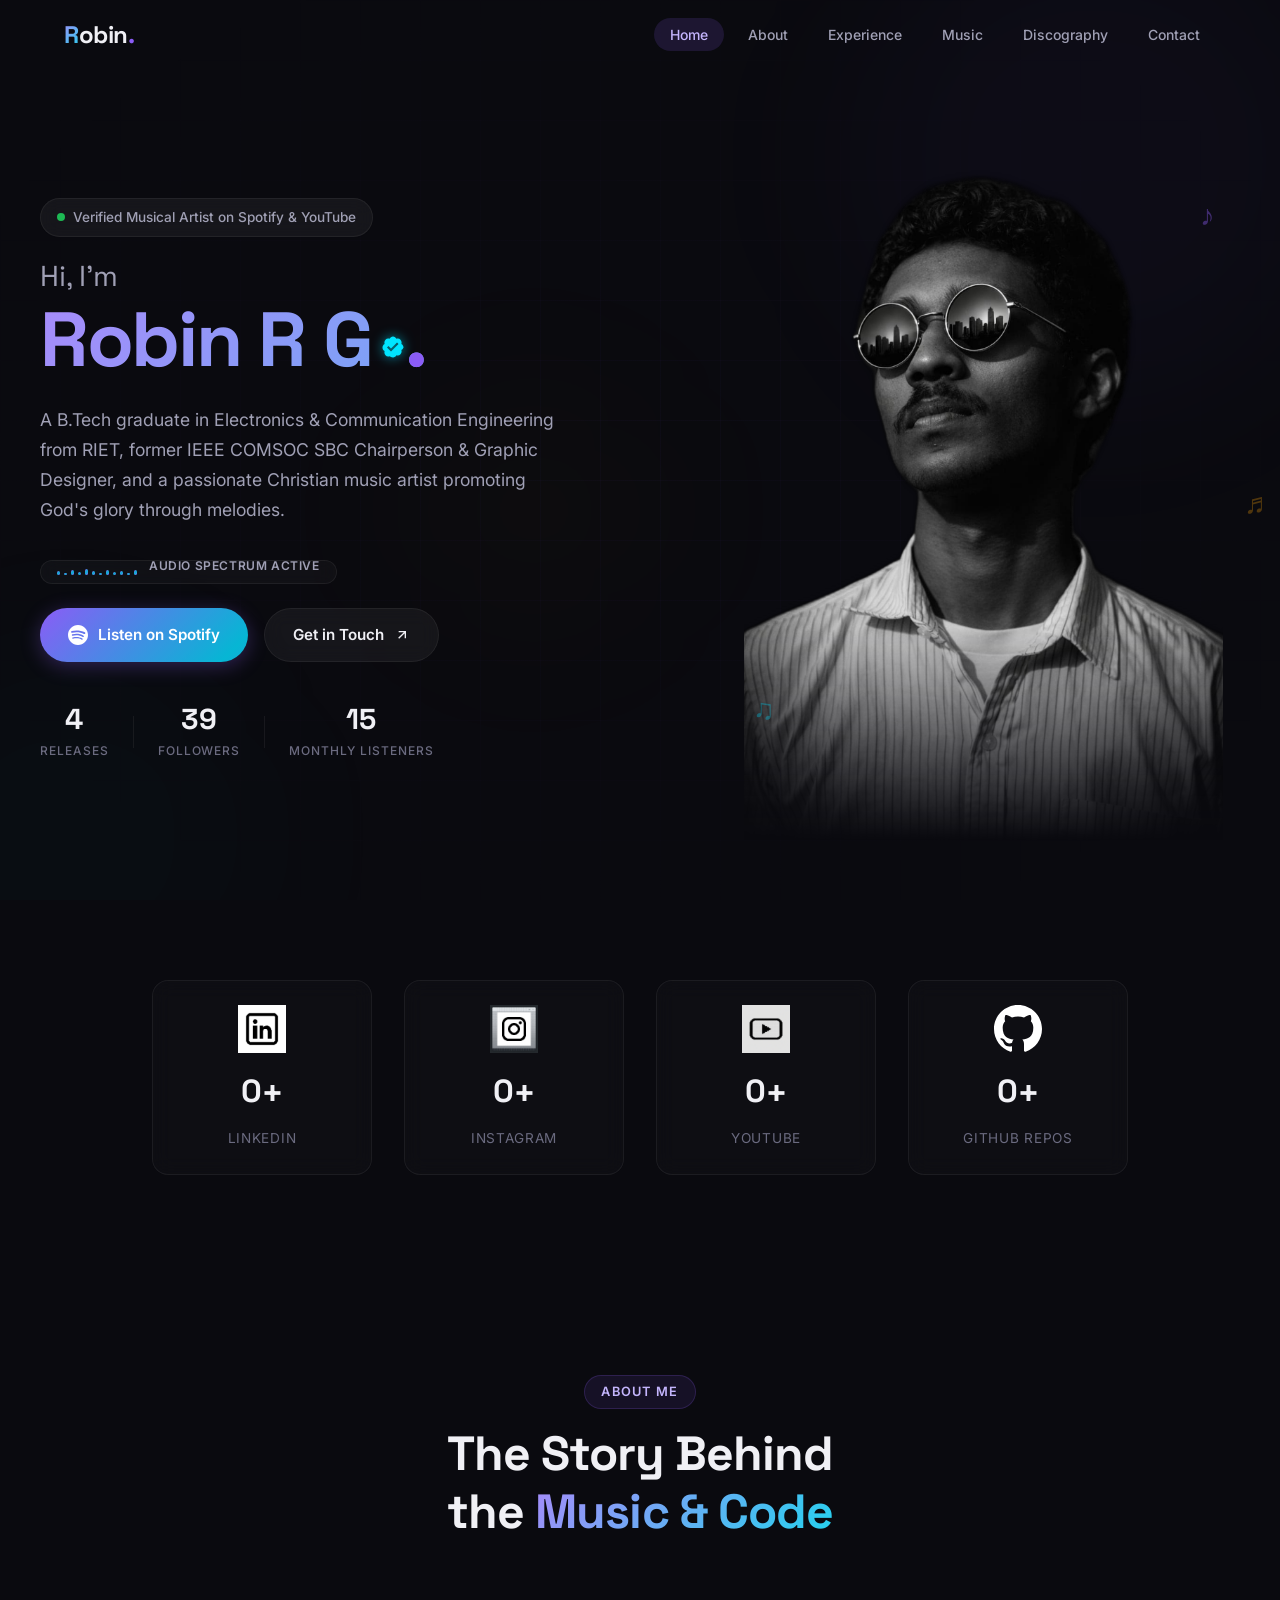
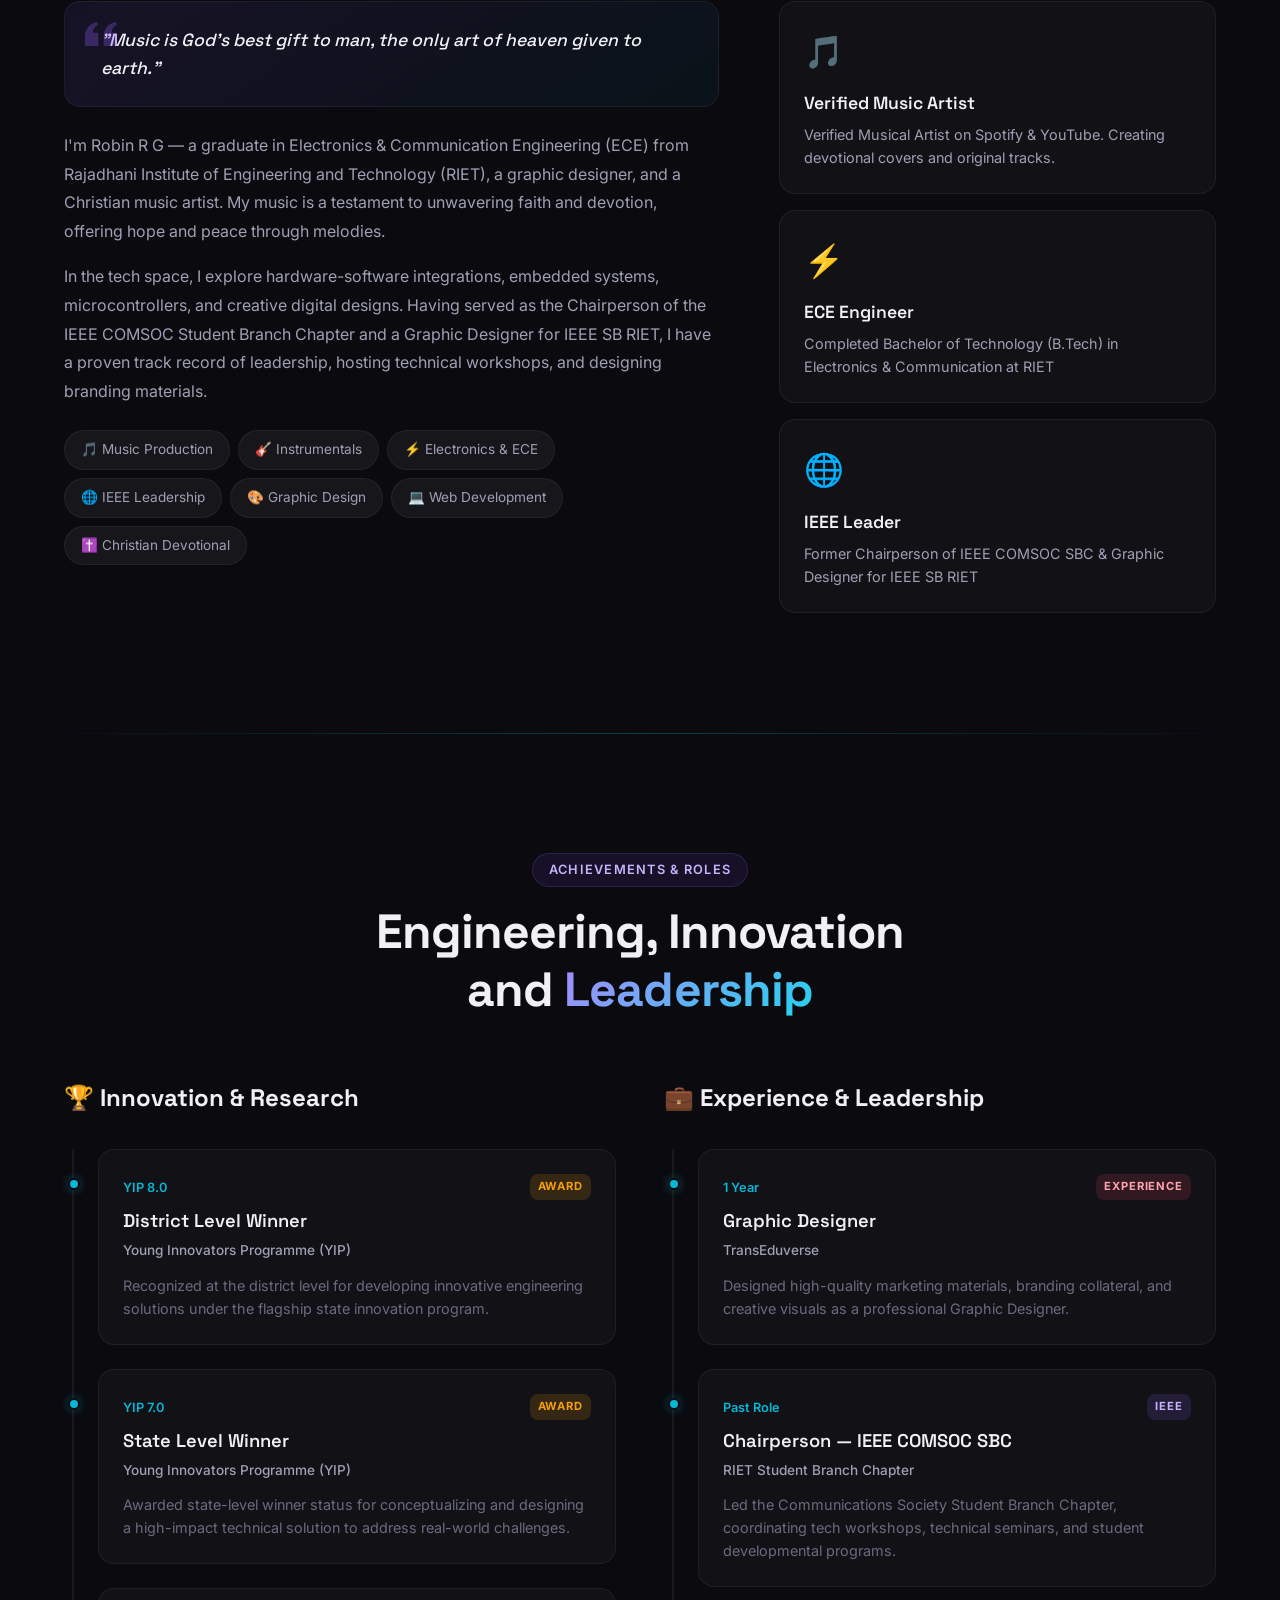
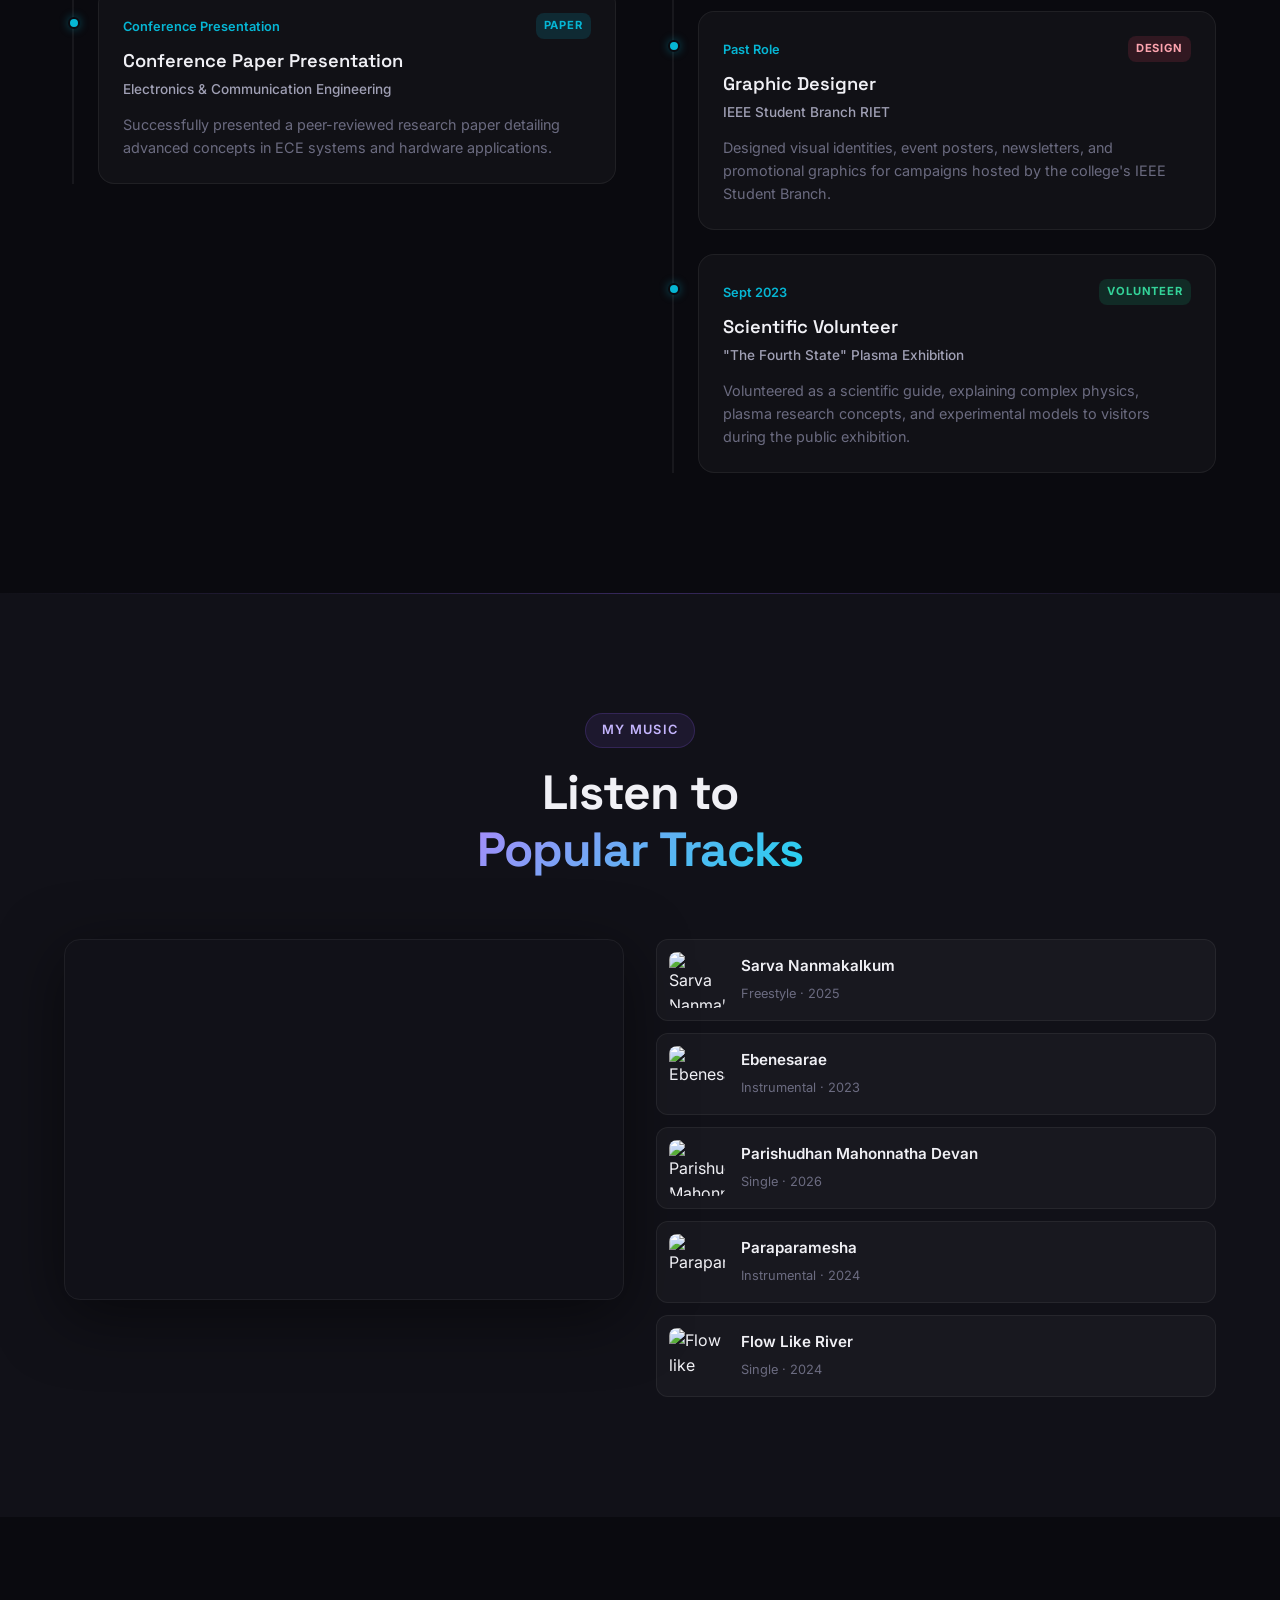
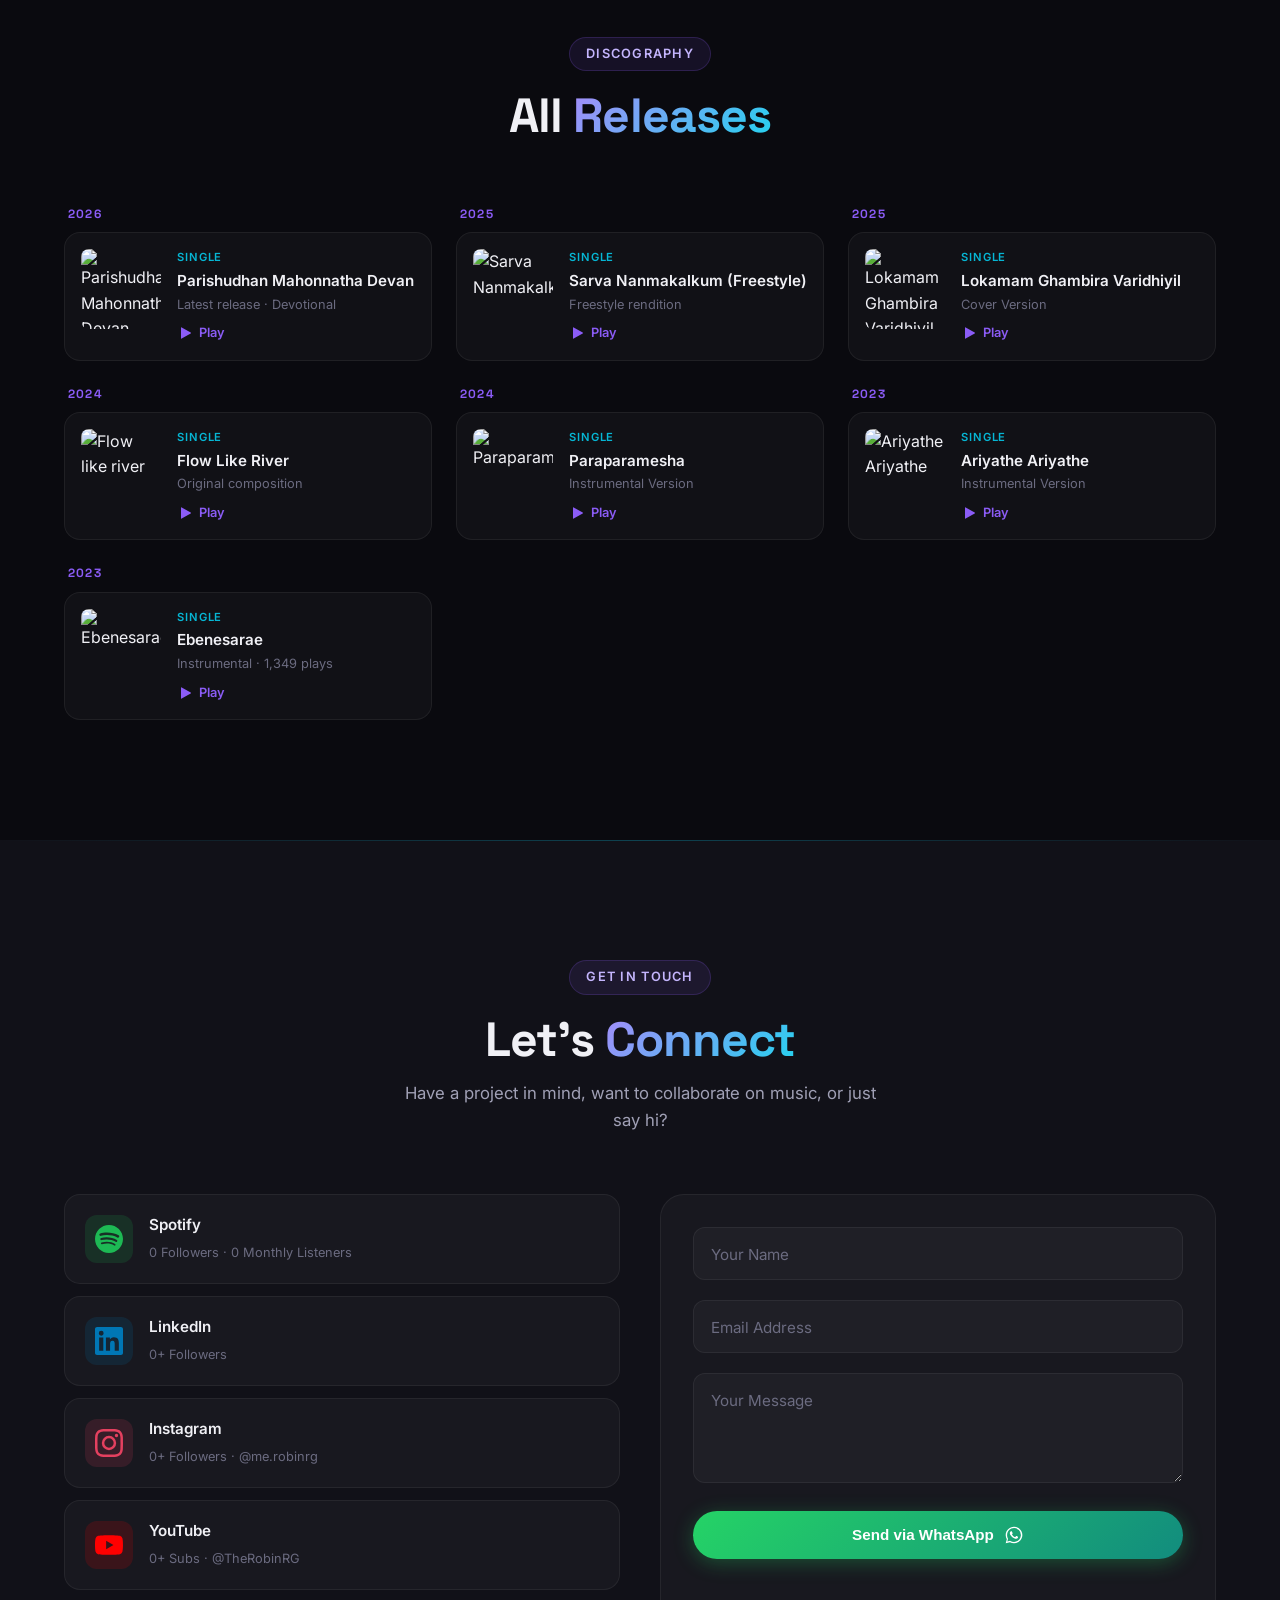
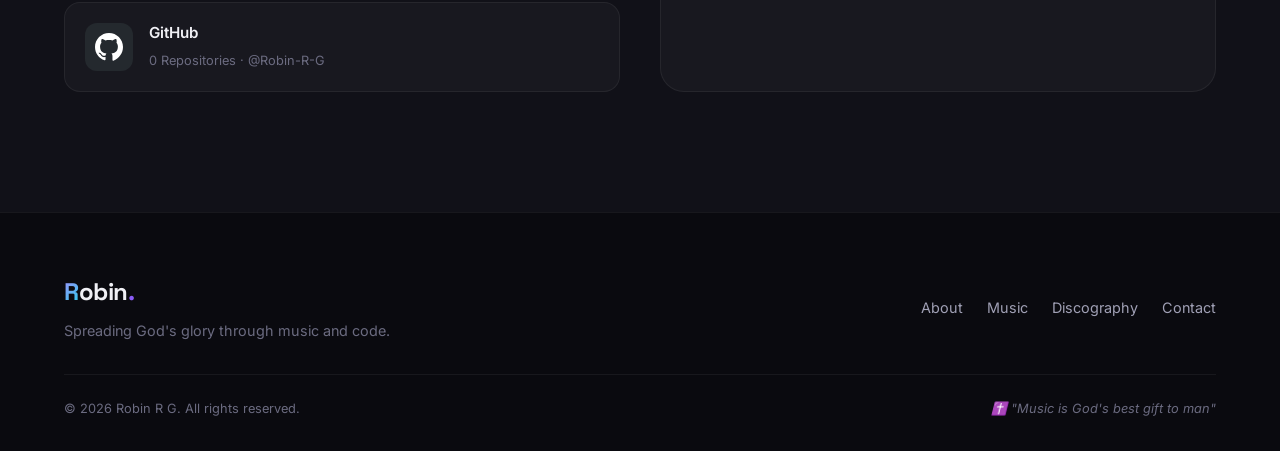
==== commit 00f9208e: "Expand SEO metadata and JSON-LD schema with name casing and phrase variations" ====
--- a/index.html
+++ b/index.html
@@ -5,7 +5,7 @@
     <meta name="viewport" content="width=device-width, initial-scale=1.0">
     <title>Robin R G — Musician | Developer | Creator</title>
     <meta name="description" content="Robin R G is a Christian music artist, developer, and creative mind. Explore his music, projects, and connect with him.">
-    <meta name="keywords" content="Robin R G, Robin RG, Robin, R G, Christian music artist, ECE engineer, RIET graduate, IEEE COMSOC Chairperson, graphic designer, TransEduverse, Kerala music, Christian devotional, independent artist, portfolio">
+    <meta name="keywords" content="Robin R G, robin r g, Robin r g, ROBIN R G, Robin R G riet, robin r g riet, Robin R G RIET, ROBIN R G RIET, Robin R G ECE, robin r g ece, Robin R G Rajadhani, robin r g rajadhani, Robin R G TransEduverse, robin r g transeduverse, TheRobinRG, therobinrg, Robin RG, Robin, R G, Christian music artist, ECE engineer, RIET graduate, IEEE COMSOC Chairperson, graphic designer, TransEduverse, Kerala music, Christian devotional, independent artist, portfolio">
     <meta name="author" content="Robin R G">
     <link rel="canonical" href="https://robinrg.pages.dev/">
 
@@ -42,7 +42,7 @@
           "@type": "Person",
           "@id": "https://robinrg.pages.dev/#person",
           "name": "Robin R G",
-          "alternateName": ["Robin RG", "TheRobinRG"],
+          "alternateName": ["Robin RG", "robin r g", "Robin r g", "ROBIN R G", "Robin R G riet", "robin r g riet", "Robin R G RIET", "ROBIN R G RIET", "Robin R G ECE", "robin r g ece", "Robin R G Rajadhani", "Robin R G TransEduverse", "TheRobinRG", "therobinrg"],
           "url": "https://robinrg.pages.dev/",
           "image": "https://i.scdn.co/image/ab6761610000e5ebf69482370bfb35297fa39d6f",
           "description": "Robin R G is a verified Christian music artist on Spotify & YouTube, ECE engineer graduated from RIET, and a graphic designer.",
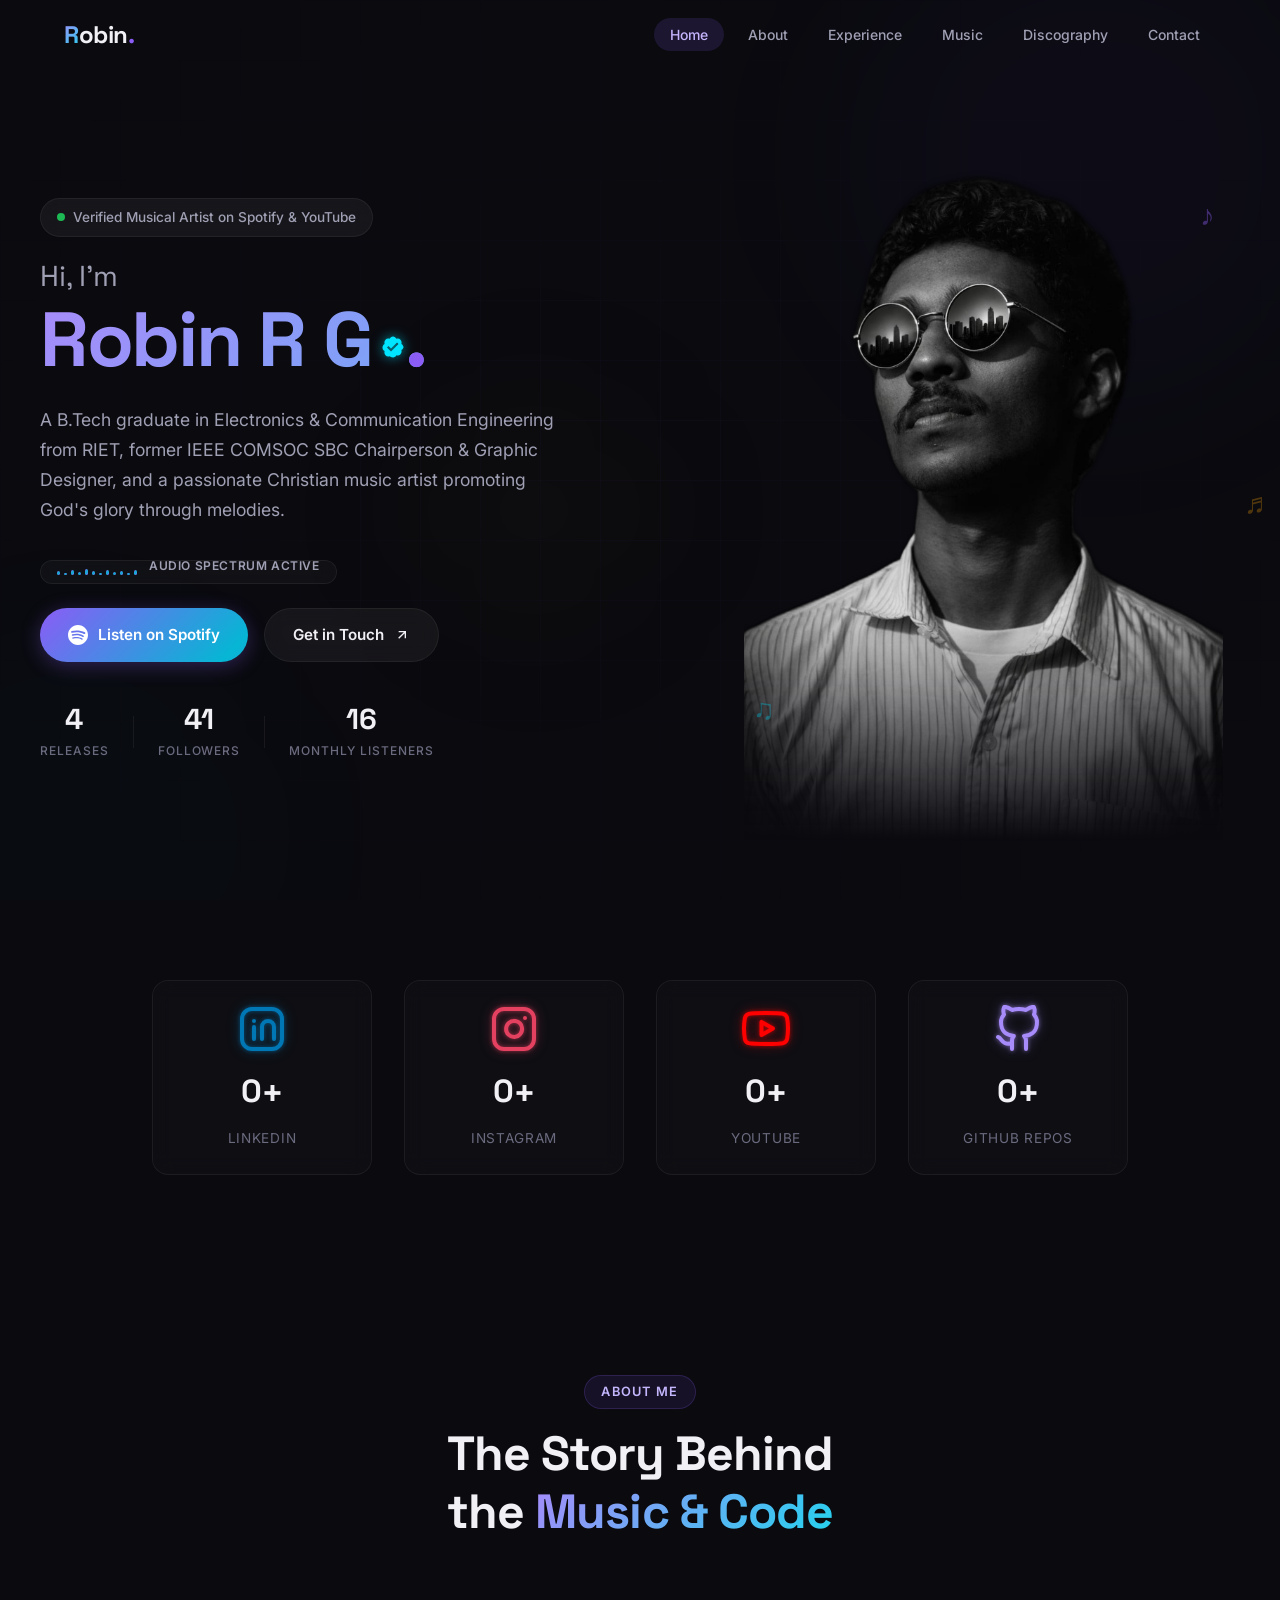
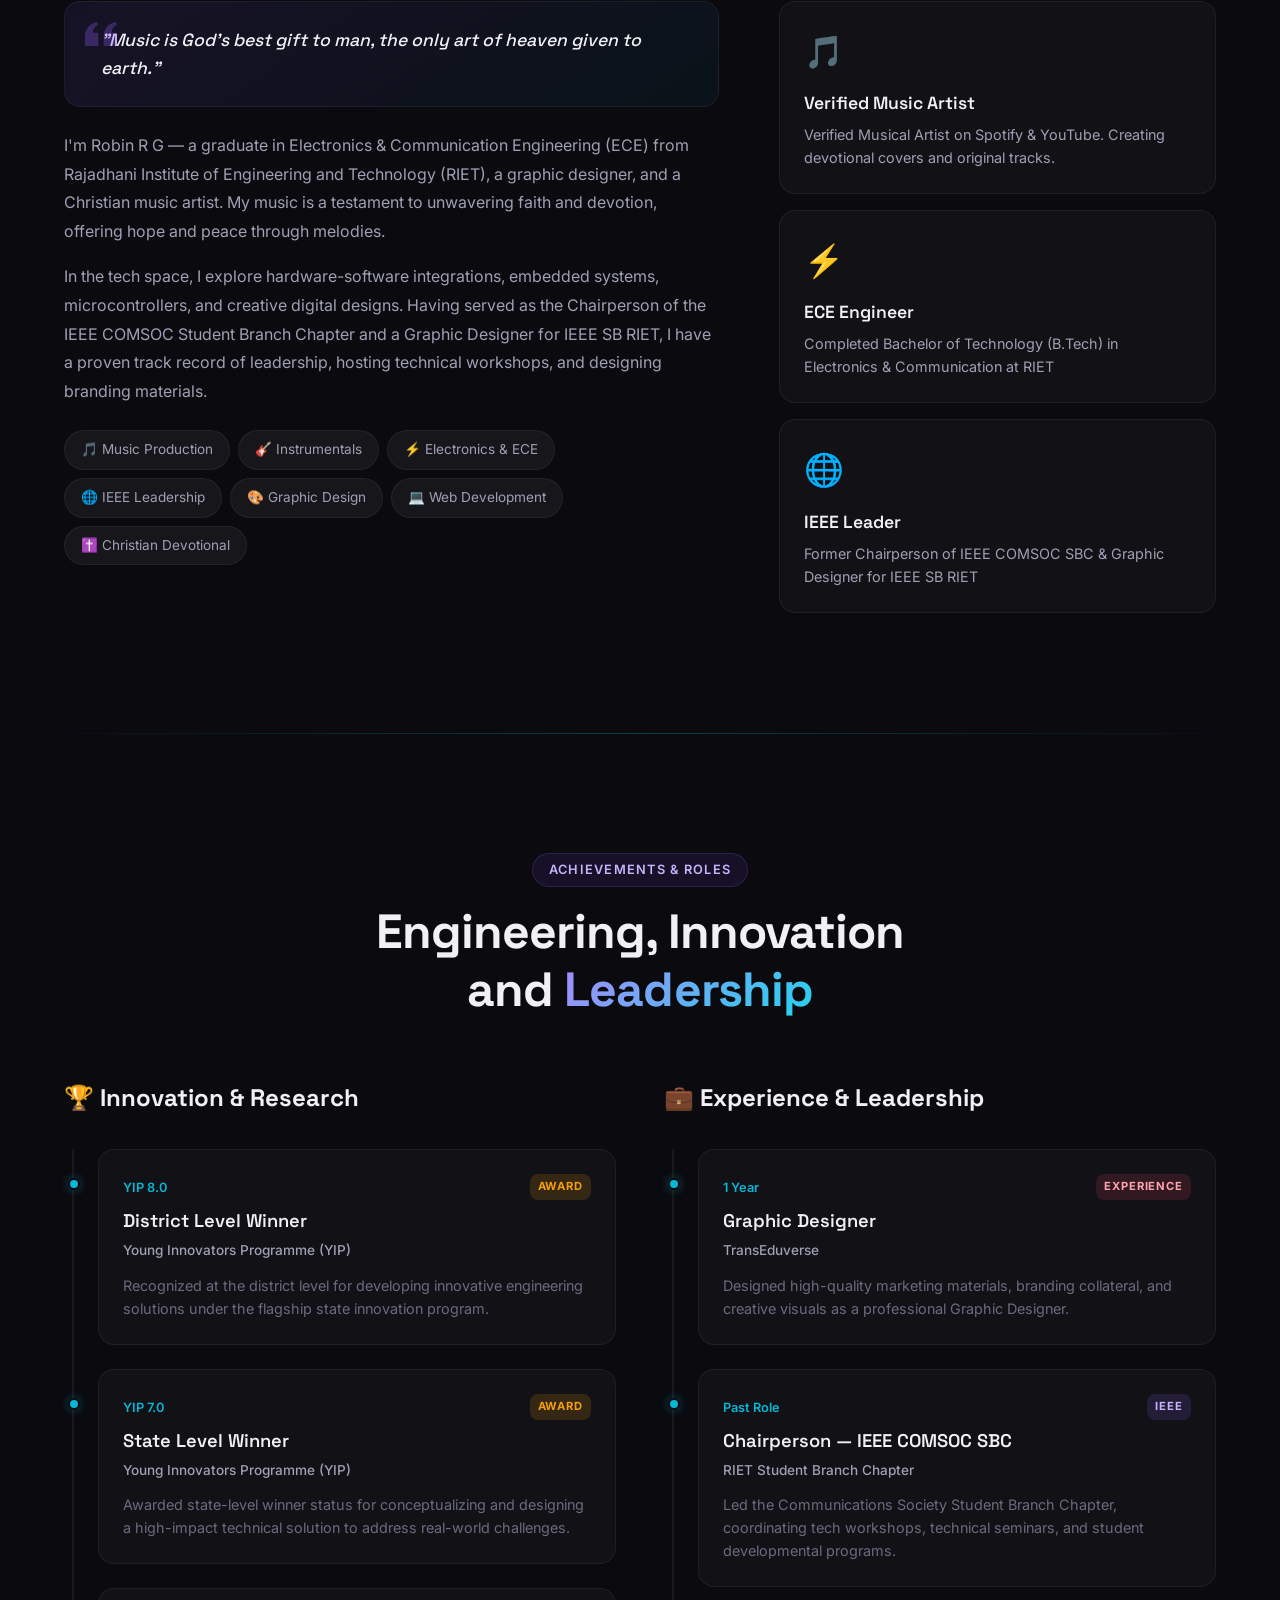
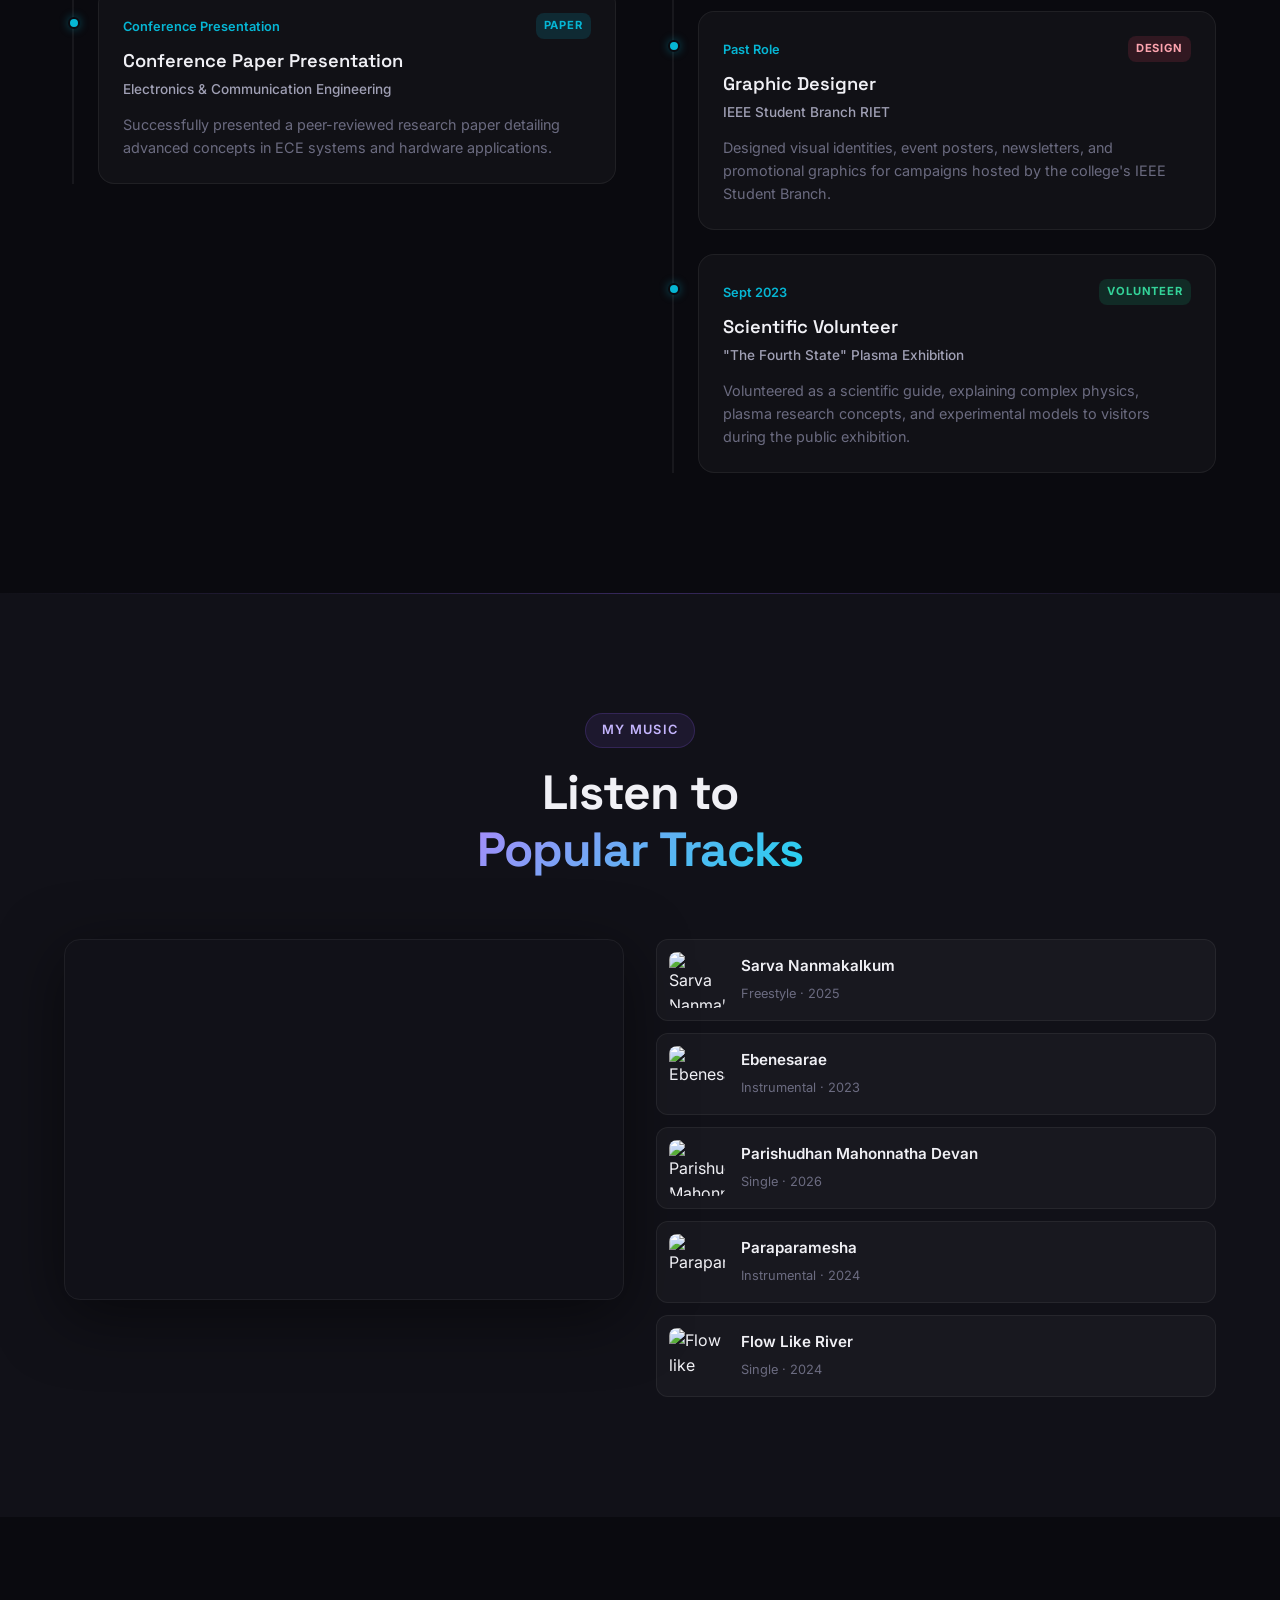
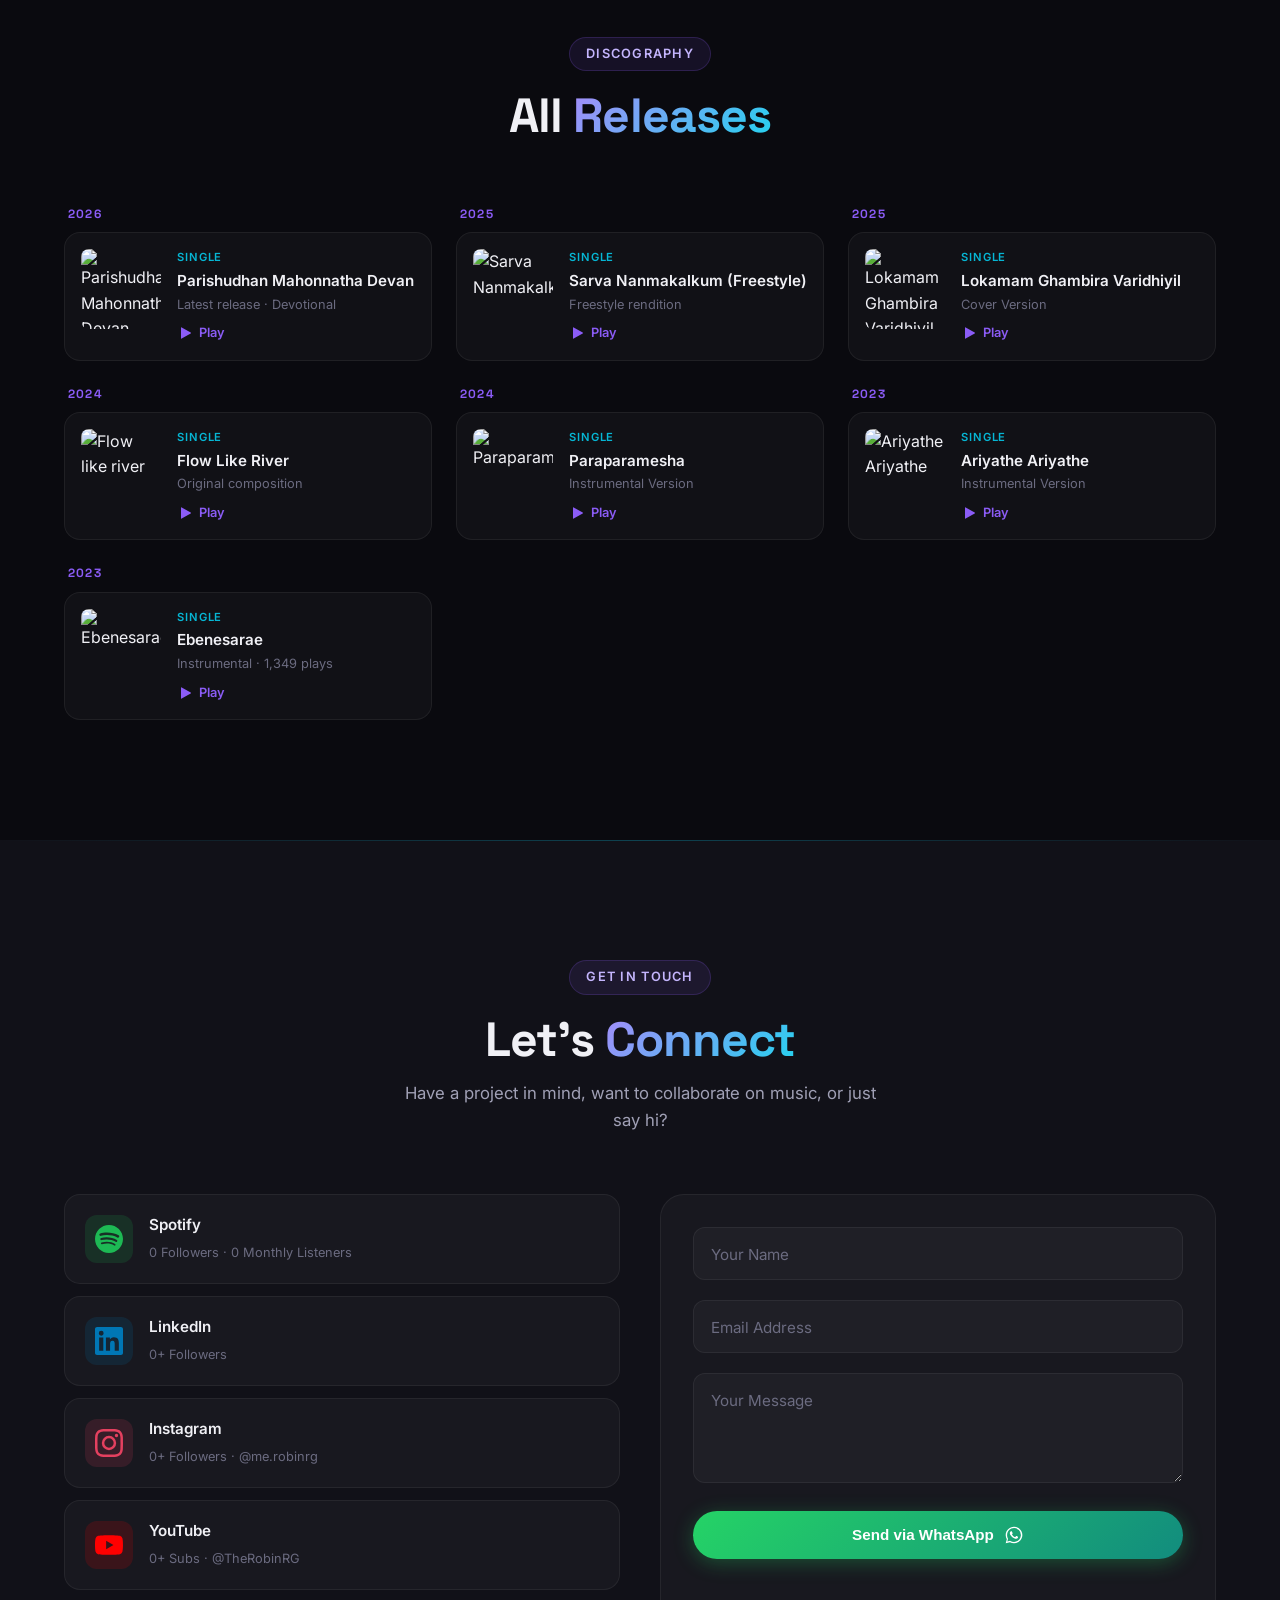
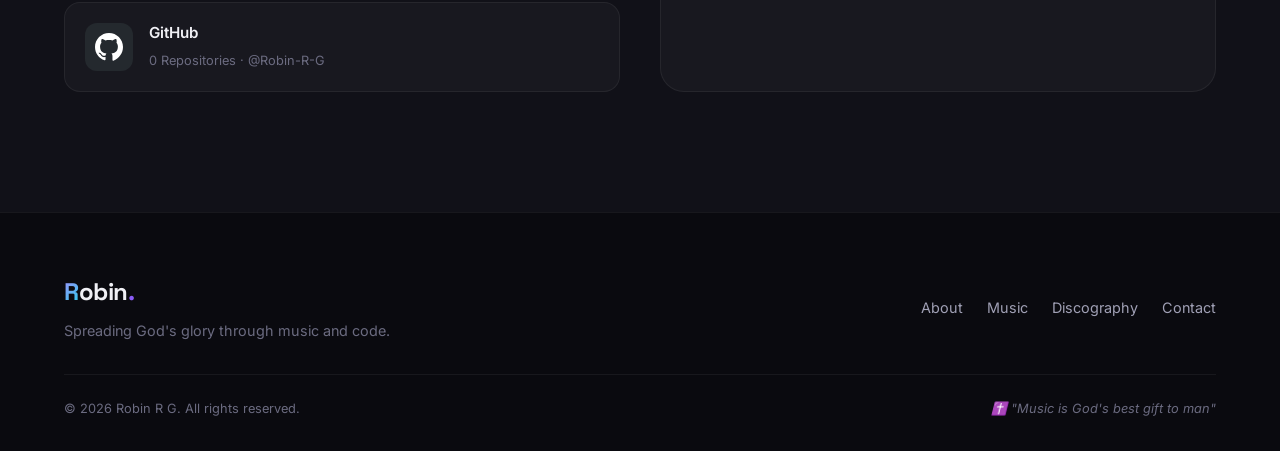
==== commit 16032cd8: "Convert followers grid icons to glowing neon outline SVGs matching the brand color reference" ====
--- a/index.html
+++ b/index.html
@@ -256,7 +256,13 @@
     <div class="container">
         <div class="followers-grid">
             <a href="https://in.linkedin.com/in/robinrg" target="_blank" rel="noopener" class="follower-item follower-linkedin">
-                <img src="assets/linkedin.png" alt="LinkedIn" class="follower-icon">
+                <svg viewBox="0 0 24 24" fill="none" stroke="currentColor" stroke-width="2" stroke-linecap="round" stroke-linejoin="round" class="follower-icon">
+                    <rect x="2" y="2" width="20" height="20" rx="5" ry="5"></rect>
+                    <line x1="8" y1="11" x2="8" y2="17"></line>
+                    <line x1="8" y1="8" x2="8" y2="8.01"></line>
+                    <path d="M12 11a3 3 0 0 1 6 0v6"></path>
+                    <line x1="12" y1="11" x2="12" y2="17"></line>
+                </svg>
                 <div class="follower-number" style="display: flex; justify-content: center; align-items: baseline;">
                     <span class="follower-count stat-number" data-stat="linkedin-followers" data-count="1300">0</span>
                     <span class="follower-count">+</span>
@@ -264,7 +270,11 @@
                 <span class="follower-label">LinkedIn</span>
             </a>
             <a href="https://instagram.com/me.robinrg/" target="_blank" rel="noopener" class="follower-item follower-instagram">
-                <img src="assets/instagram.png" alt="Instagram" class="follower-icon">
+                <svg viewBox="0 0 24 24" fill="none" stroke="currentColor" stroke-width="2" stroke-linecap="round" stroke-linejoin="round" class="follower-icon">
+                    <rect x="2" y="2" width="20" height="20" rx="5" ry="5"></rect>
+                    <path d="M16 11.37A4 4 0 1 1 12.63 8 4 4 0 0 1 16 11.37z"></path>
+                    <line x1="17.5" y1="6.5" x2="17.51" y2="6.5"></line>
+                </svg>
                 <div class="follower-number" style="display: flex; justify-content: center; align-items: baseline;">
                     <span class="follower-count stat-number" data-stat="instagram-followers" data-count="840">0</span>
                     <span class="follower-count">+</span>
@@ -272,7 +282,10 @@
                 <span class="follower-label">Instagram</span>
             </a>
             <a href="https://www.youtube.com/@TheRobinRG" target="_blank" rel="noopener" class="follower-item follower-youtube">
-                <img src="assets/youtube.png" alt="YouTube" class="follower-icon">
+                <svg viewBox="0 0 24 24" fill="none" stroke="currentColor" stroke-width="2" stroke-linecap="round" stroke-linejoin="round" class="follower-icon">
+                    <path d="M22.54 6.42a2.78 2.78 0 0 0-1.94-2C18.88 4 12 4 12 4s-6.88 0-8.6.46a2.78 2.78 0 0 0-1.94 2A29 29 0 0 0 1 11.75a29 29 0 0 0 .46 5.33 2.78 2.78 0 0 0 1.94 2C5.12 19.5 12 19.5 12 19.5s6.88 0 8.6-.46a2.78 2.78 0 0 0 1.94-2 29 29 0 0 0 .46-5.25 29 29 0 0 0-.46-5.37z"></path>
+                    <polygon points="9.75 15.02 15.5 11.75 9.75 8.48 9.75 15.02"></polygon>
+                </svg>
                 <div class="follower-number" style="display: flex; justify-content: center; align-items: baseline;">
                     <span class="follower-count stat-number" data-stat="youtube-subscribers" data-count="180">0</span>
                     <span class="follower-count">+</span>
@@ -280,7 +293,9 @@
                 <span class="follower-label">YouTube</span>
             </a>
             <a href="https://github.com/Robin-R-G/" target="_blank" rel="noopener" class="follower-item follower-github">
-                <img src="assets/github.svg" alt="GitHub" class="follower-icon">
+                <svg viewBox="0 0 24 24" fill="none" stroke="currentColor" stroke-width="2" stroke-linecap="round" stroke-linejoin="round" class="follower-icon">
+                    <path d="M9 19c-5 1.5-5-2.5-7-3m14 6v-3.87a3.37 3.37 0 0 0-.94-2.61c3.14-.35 6.44-1.54 6.44-7A5.44 5.44 0 0 0 20 4.77 5.07 5.07 0 0 0 19.91 1S18.73.65 16 2.48a13.38 13.38 0 0 0-7 0C6.27.65 5.09 1 5.09 1A5.07 5.07 0 0 0 5 4.77a5.44 5.44 0 0 0-1.5 3.78c0 5.42 3.3 6.61 6.44 7A3.37 3.37 0 0 0 9 18.13V22"></path>
+                </svg>
                 <div class="follower-number" style="display: flex; justify-content: center; align-items: baseline;">
                     <span class="follower-count stat-number" data-stat="github-repos" data-count="11">0</span>
                     <span class="follower-count">+</span>
--- a/style.css
+++ b/style.css
@@ -565,7 +565,24 @@
     letter-spacing: 0.05em;
 }
 
-/* Individual Brand Glow and Hover Styles */
+/* Individual Brand Neon Outline & Glow Styles */
+.follower-linkedin .follower-icon {
+    color: #0077B5;
+    filter: drop-shadow(0 0 2px rgba(0, 119, 181, 0.6)) drop-shadow(0 0 6px rgba(0, 119, 181, 0.3));
+}
+.follower-instagram .follower-icon {
+    color: #E4405F;
+    filter: drop-shadow(0 0 2px rgba(228, 64, 95, 0.6)) drop-shadow(0 0 6px rgba(228, 64, 95, 0.3));
+}
+.follower-youtube .follower-icon {
+    color: #FF0000;
+    filter: drop-shadow(0 0 2px rgba(255, 0, 0, 0.6)) drop-shadow(0 0 6px rgba(255, 0, 0, 0.3));
+}
+.follower-github .follower-icon {
+    color: #a78bfa;
+    filter: drop-shadow(0 0 2px rgba(167, 139, 250, 0.6)) drop-shadow(0 0 6px rgba(167, 139, 250, 0.3));
+}
+
 .follower-linkedin:hover {
     transform: translateY(-8px) scale(1.03);
     border-color: rgba(0, 119, 181, 0.4);
@@ -573,6 +590,8 @@
     background: rgba(0, 119, 181, 0.03);
 }
 .follower-linkedin:hover .follower-icon {
+    color: #38bdf8;
+    filter: drop-shadow(0 0 4px rgba(56, 189, 248, 0.8)) drop-shadow(0 0 12px rgba(56, 189, 248, 0.5));
     transform: scale(1.15) rotate(5deg);
 }
 
@@ -583,6 +602,8 @@
     background: rgba(228, 64, 95, 0.03);
 }
 .follower-instagram:hover .follower-icon {
+    color: #ff85a2;
+    filter: drop-shadow(0 0 4px rgba(255, 133, 162, 0.8)) drop-shadow(0 0 12px rgba(255, 133, 162, 0.5));
     transform: scale(1.15) rotate(-5deg);
 }
 
@@ -593,6 +614,8 @@
     background: rgba(255, 0, 0, 0.03);
 }
 .follower-youtube:hover .follower-icon {
+    color: #ff4d4d;
+    filter: drop-shadow(0 0 4px rgba(255, 77, 77, 0.8)) drop-shadow(0 0 12px rgba(255, 77, 77, 0.5));
     transform: scale(1.15) rotate(5deg);
 }
 
@@ -603,12 +626,9 @@
     background: rgba(139, 92, 246, 0.03);
 }
 .follower-github:hover .follower-icon {
+    color: #c4b5fd;
+    filter: drop-shadow(0 0 4px rgba(196, 181, 253, 0.8)) drop-shadow(0 0 12px rgba(196, 181, 253, 0.5));
     transform: scale(1.15) rotate(-5deg);
-}
-
-/* Make sure the GitHub icon (black path by default) shows up bright on dark background */
-.follower-github .follower-icon {
-    filter: brightness(0) invert(1);
 }
 
 
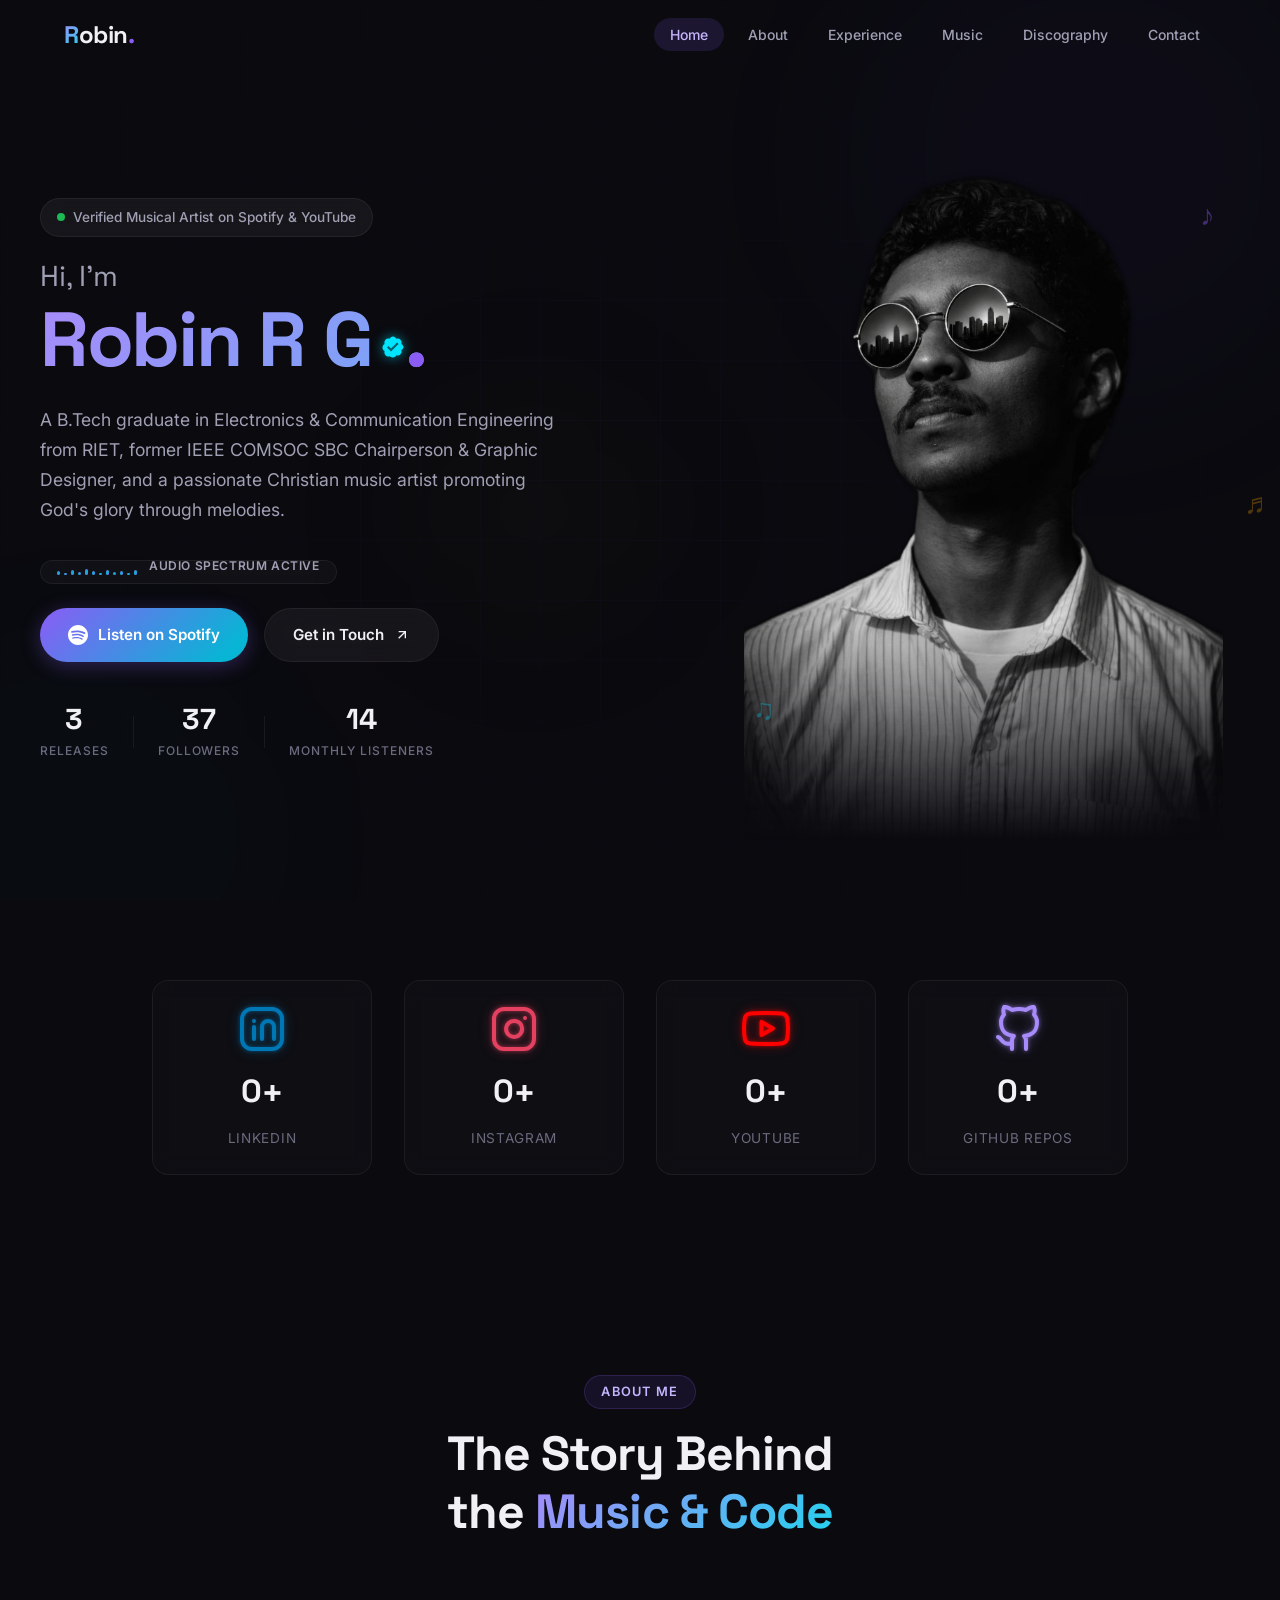
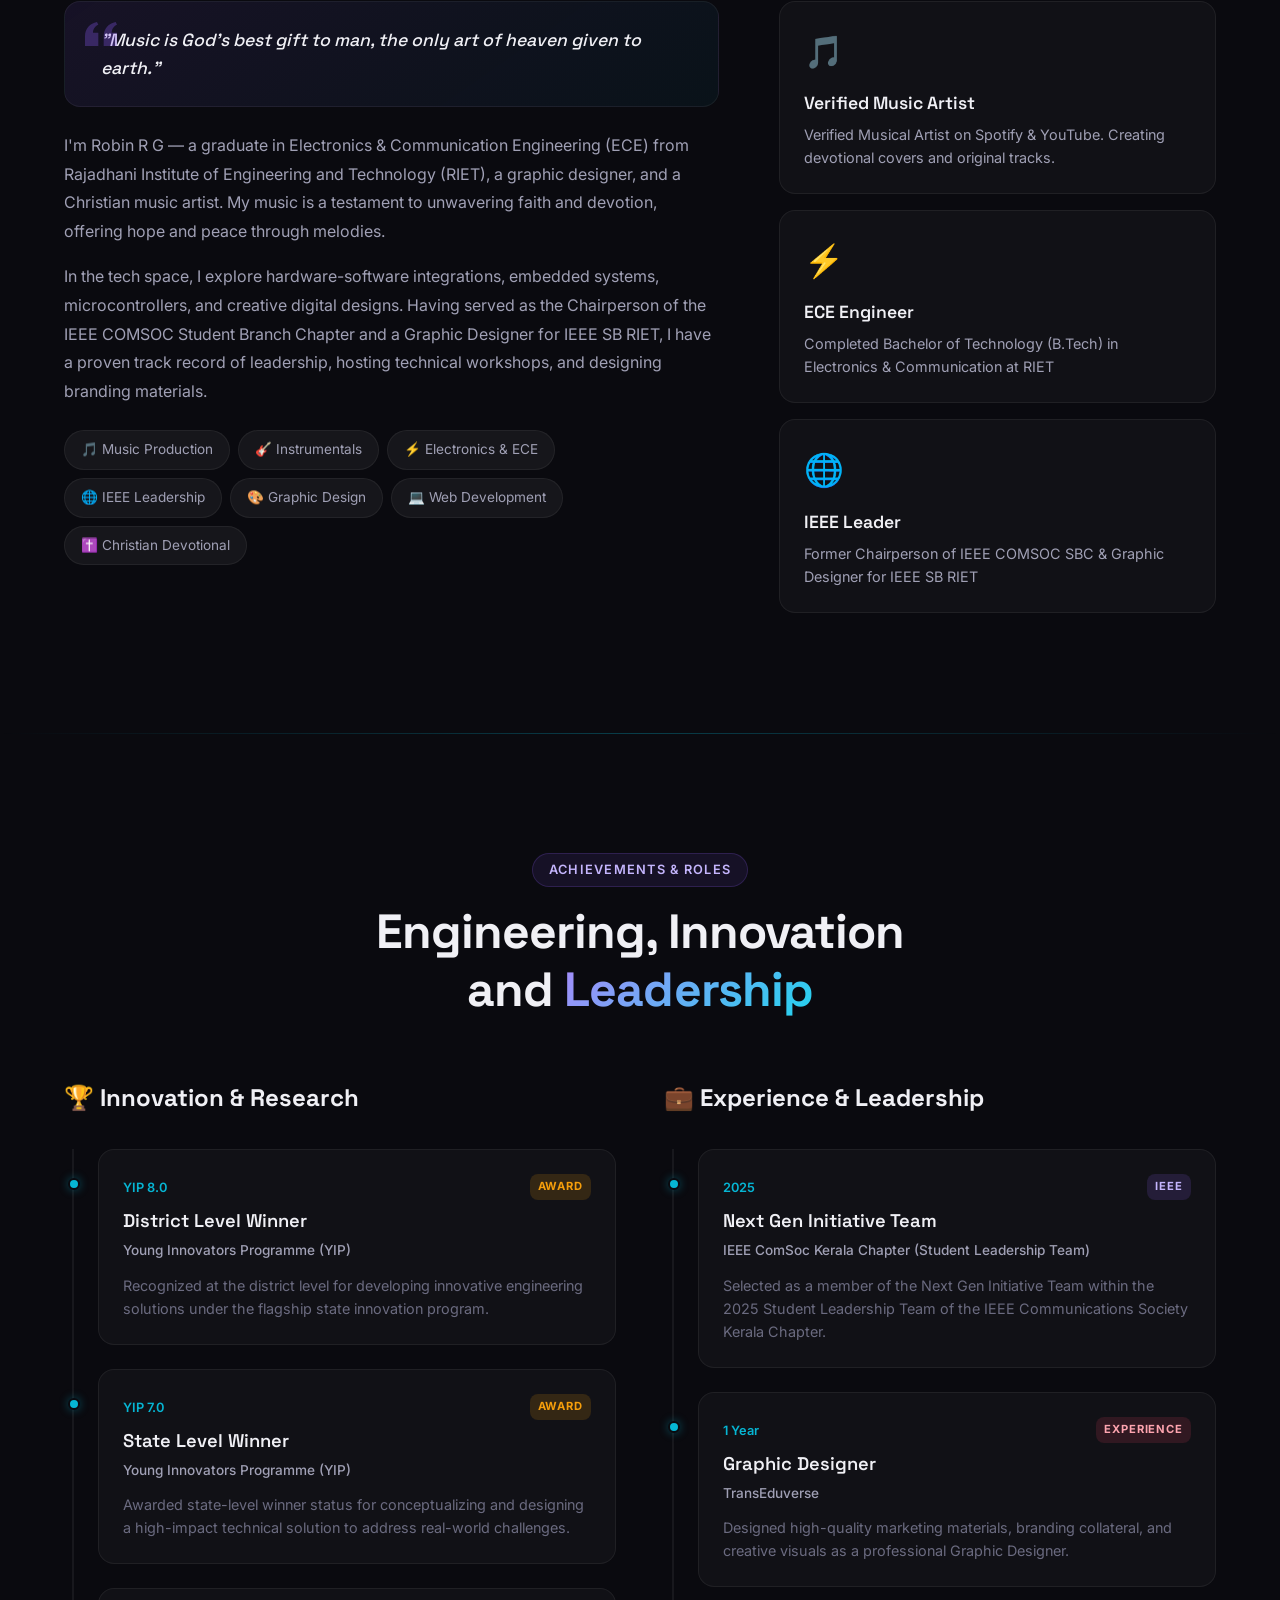
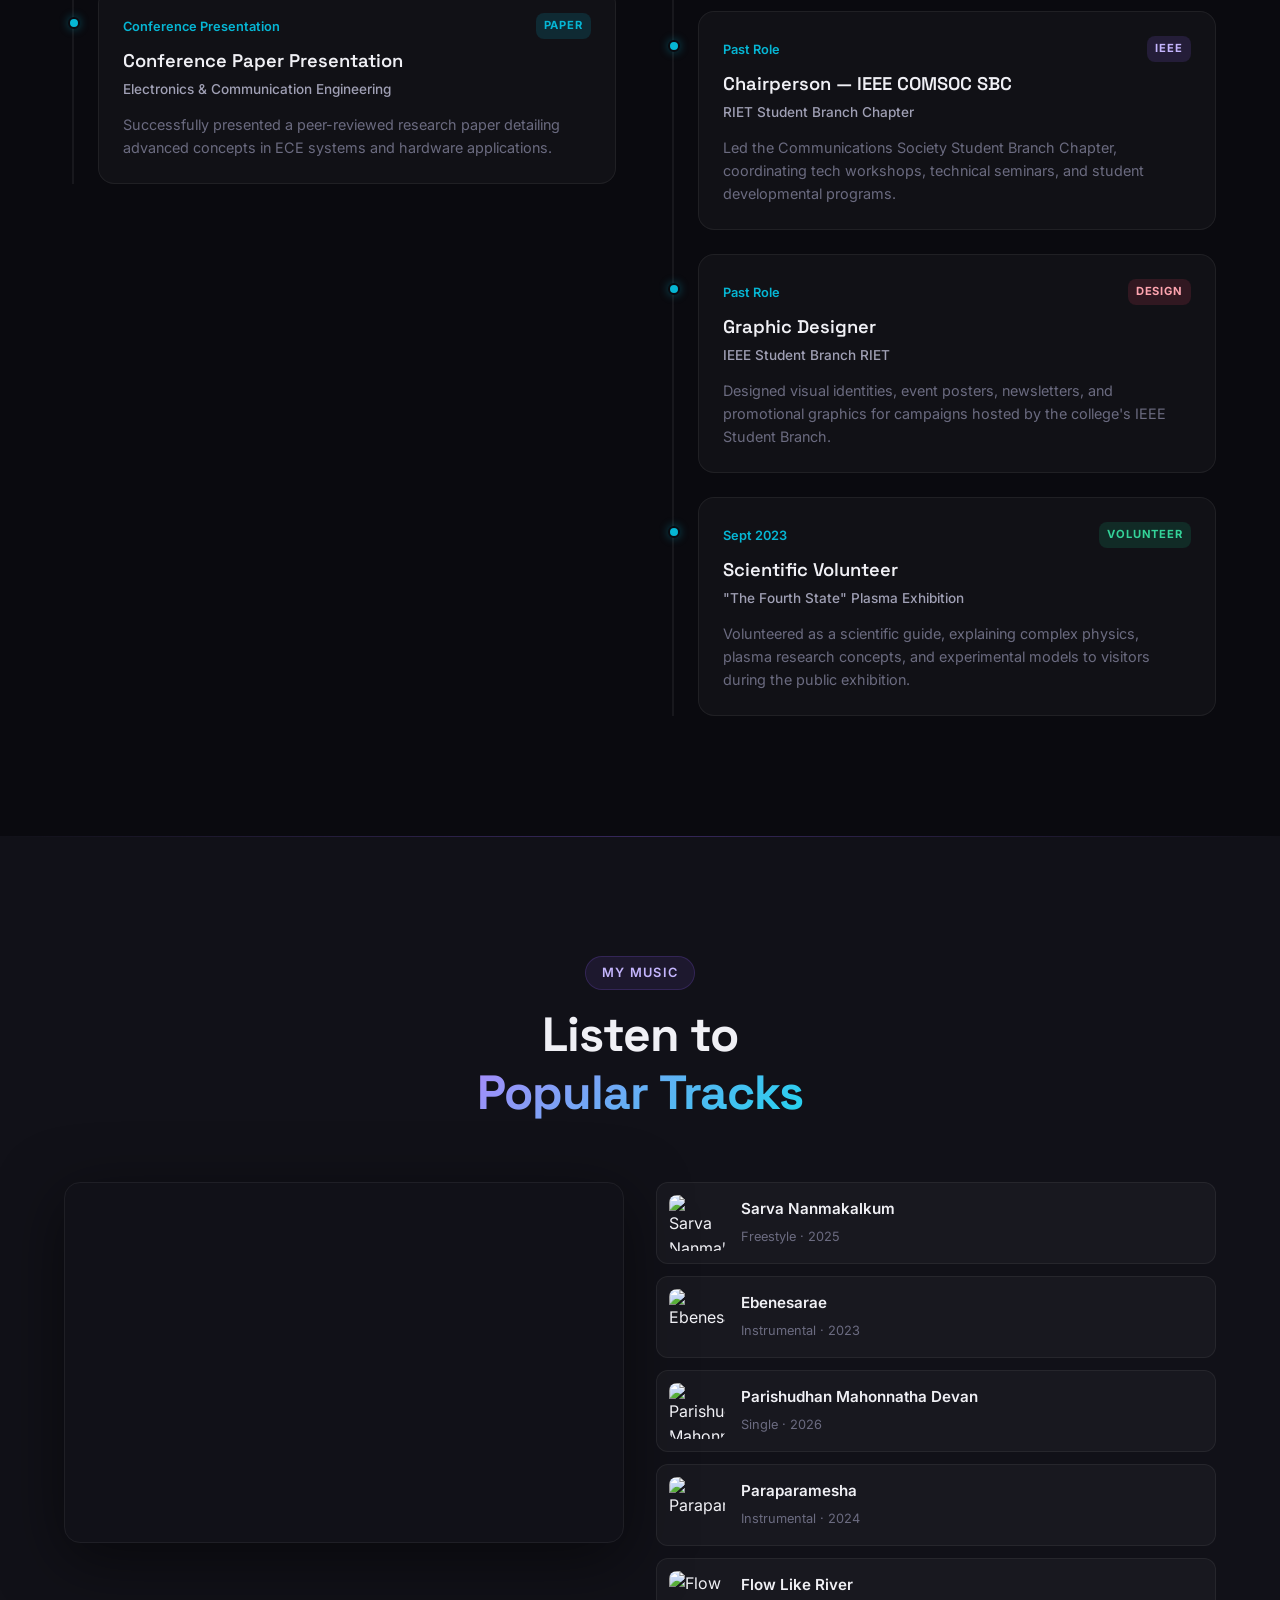
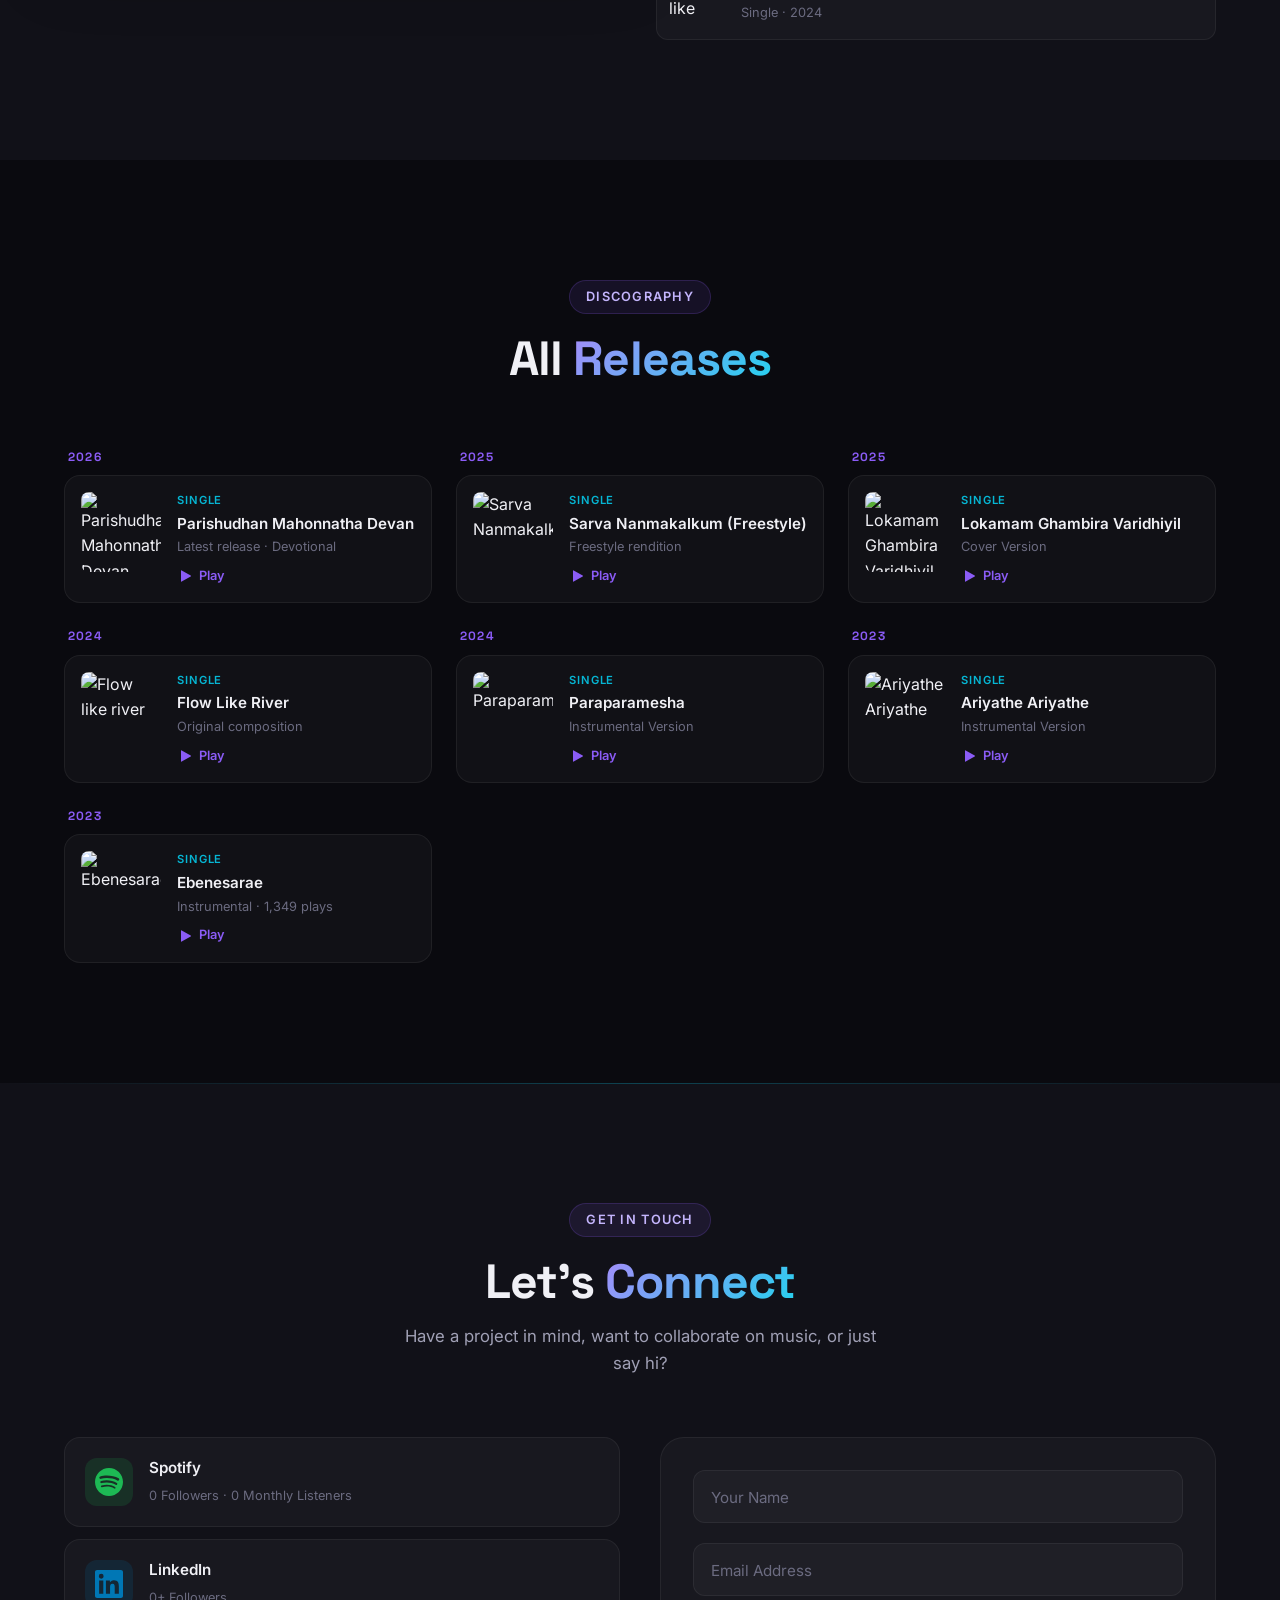
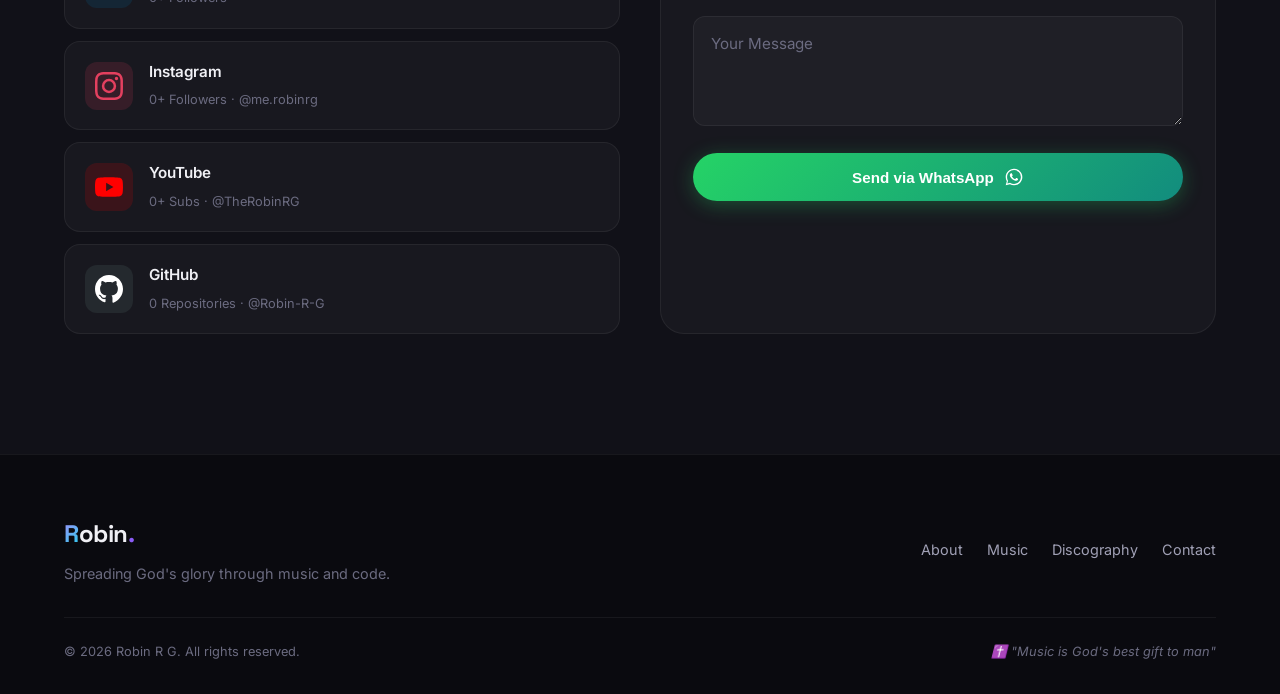
==== commit 2c5d6ac8: "Add IEEE ComSoc Kerala Chapter 2025 Student Leadership Team role to experience timeline" ====
--- a/index.html
+++ b/index.html
@@ -409,6 +409,14 @@
                     <div class="exp-timeline">
                         
                         <div class="timeline-card">
+                            <div class="timeline-badge leadership">IEEE</div>
+                            <span class="timeline-date">2025</span>
+                            <h4>Next Gen Initiative Team</h4>
+                            <p class="timeline-subtitle">IEEE ComSoc Kerala Chapter (Student Leadership Team)</p>
+                            <p class="timeline-desc">Selected as a member of the Next Gen Initiative Team within the 2025 Student Leadership Team of the IEEE Communications Society Kerala Chapter.</p>
+                        </div>
+                        
+                        <div class="timeline-card">
                             <div class="timeline-badge design">Experience</div>
                             <span class="timeline-date">1 Year</span>
                             <h4>Graphic Designer</h4>
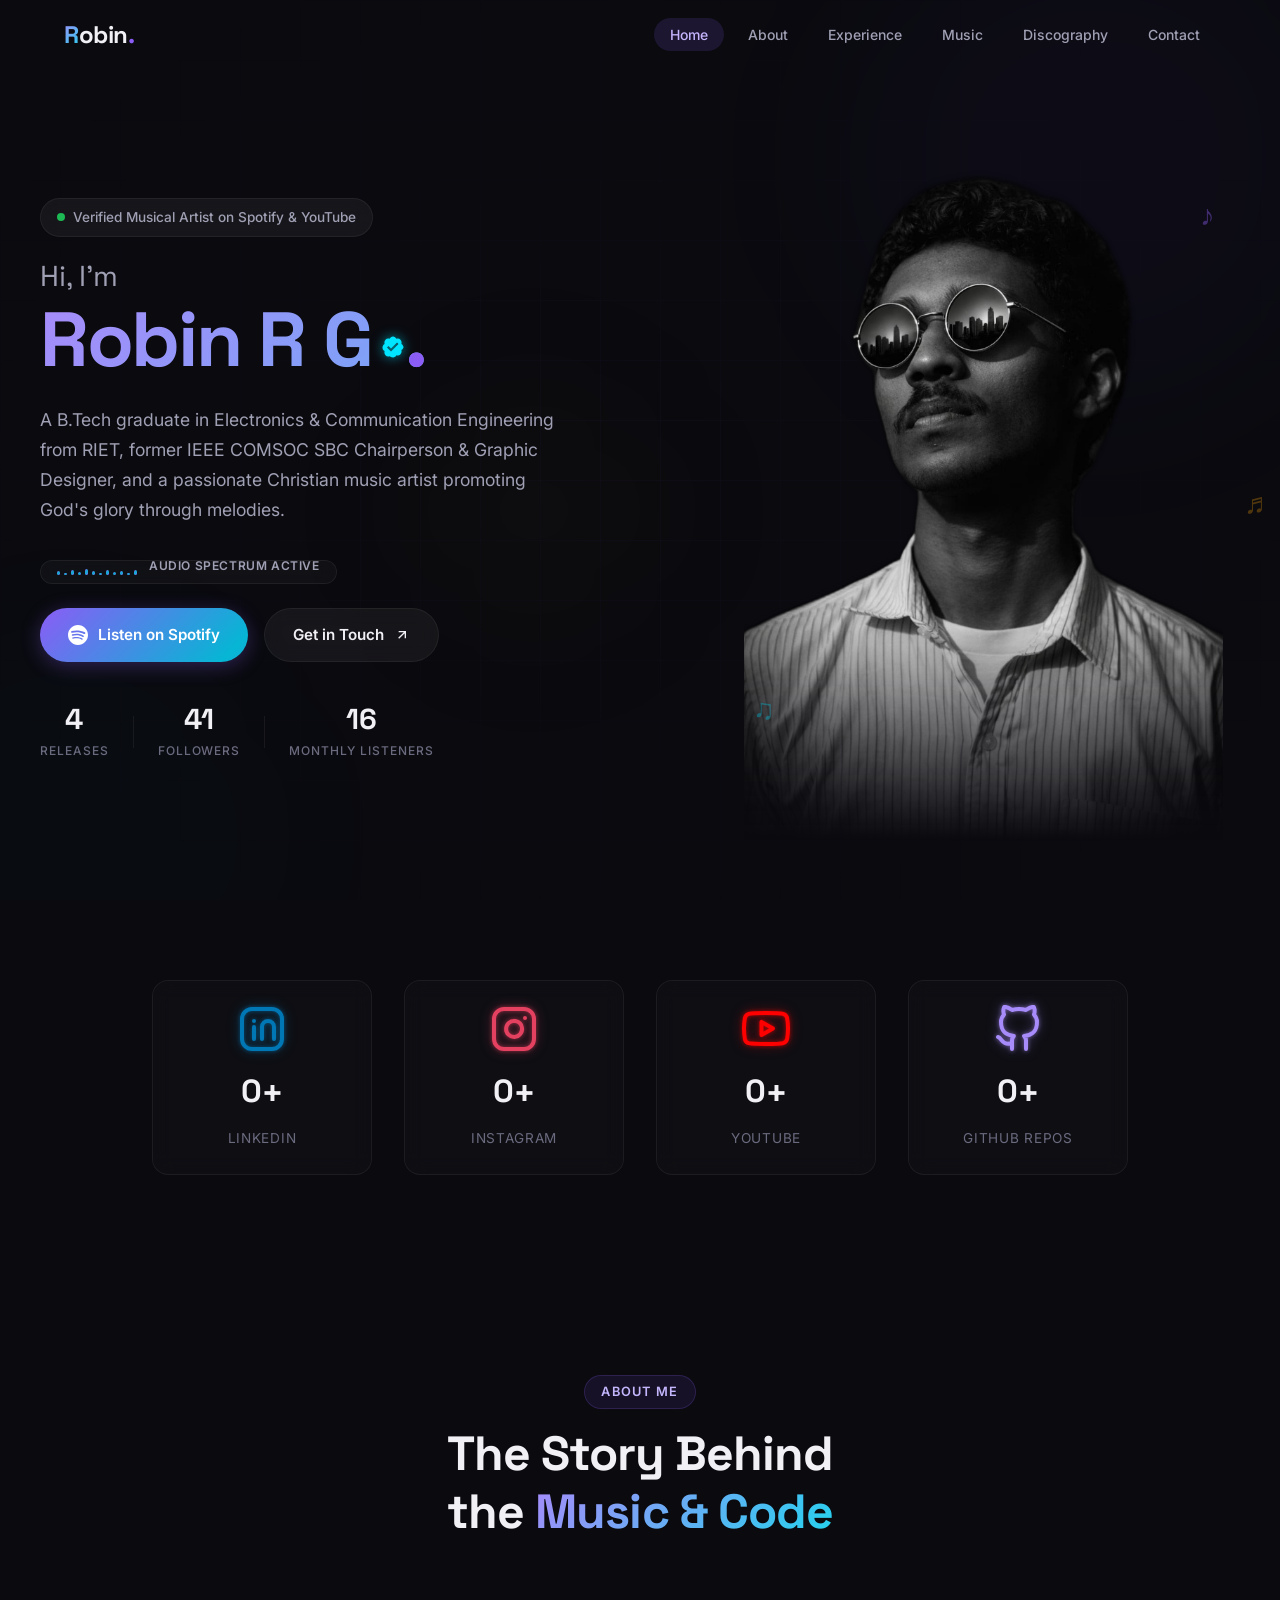
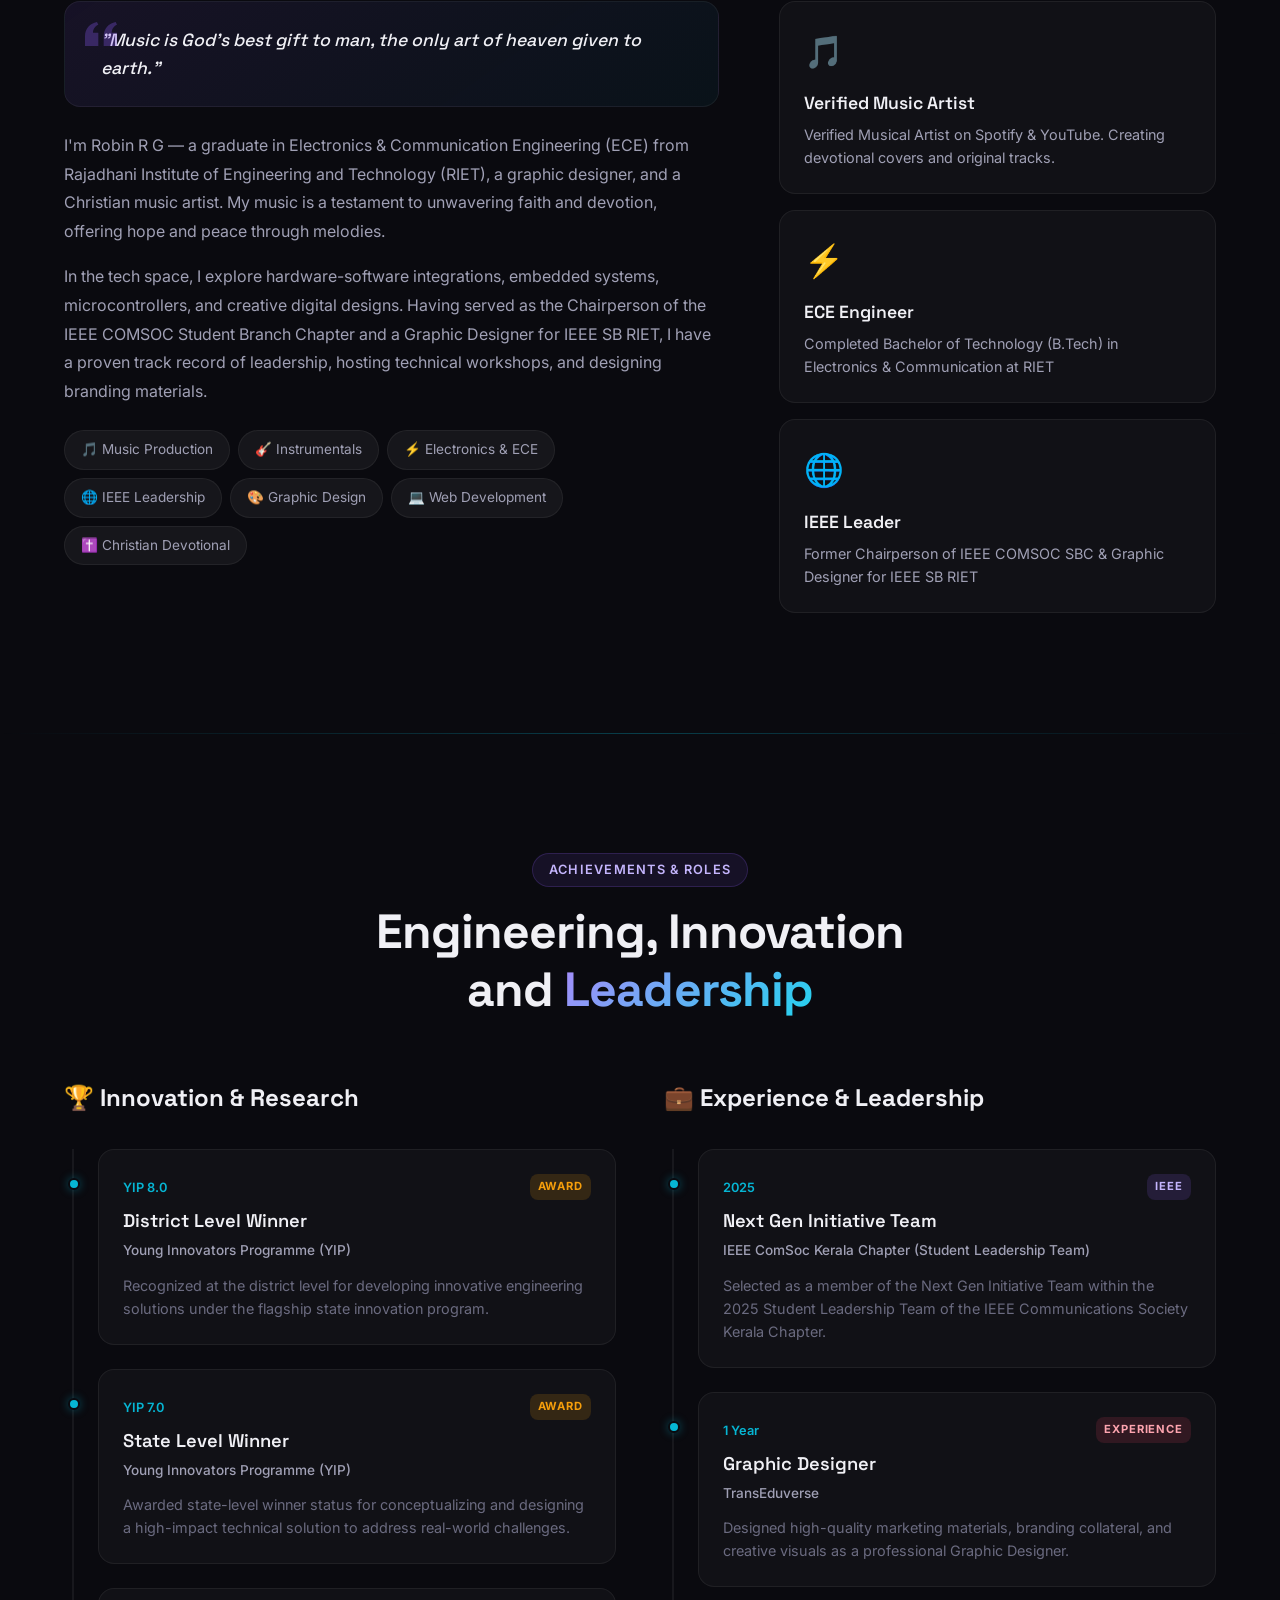
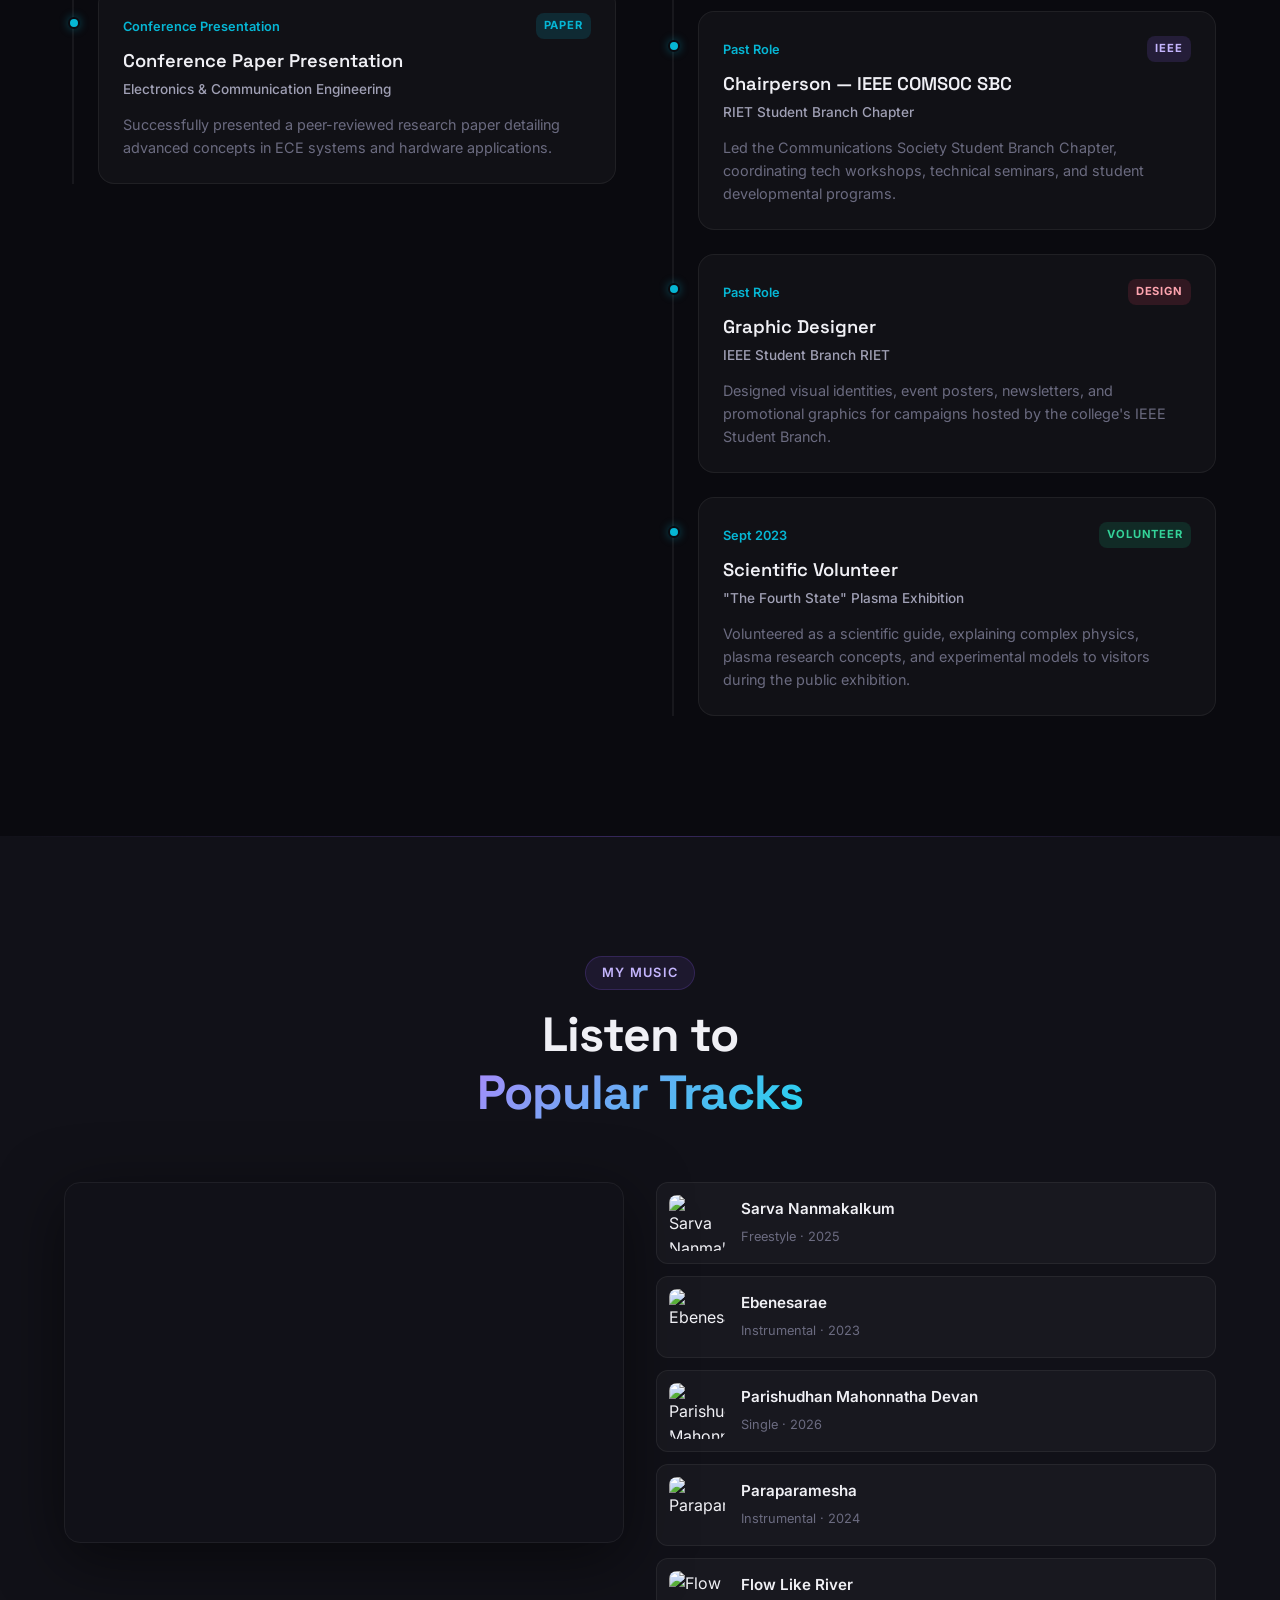
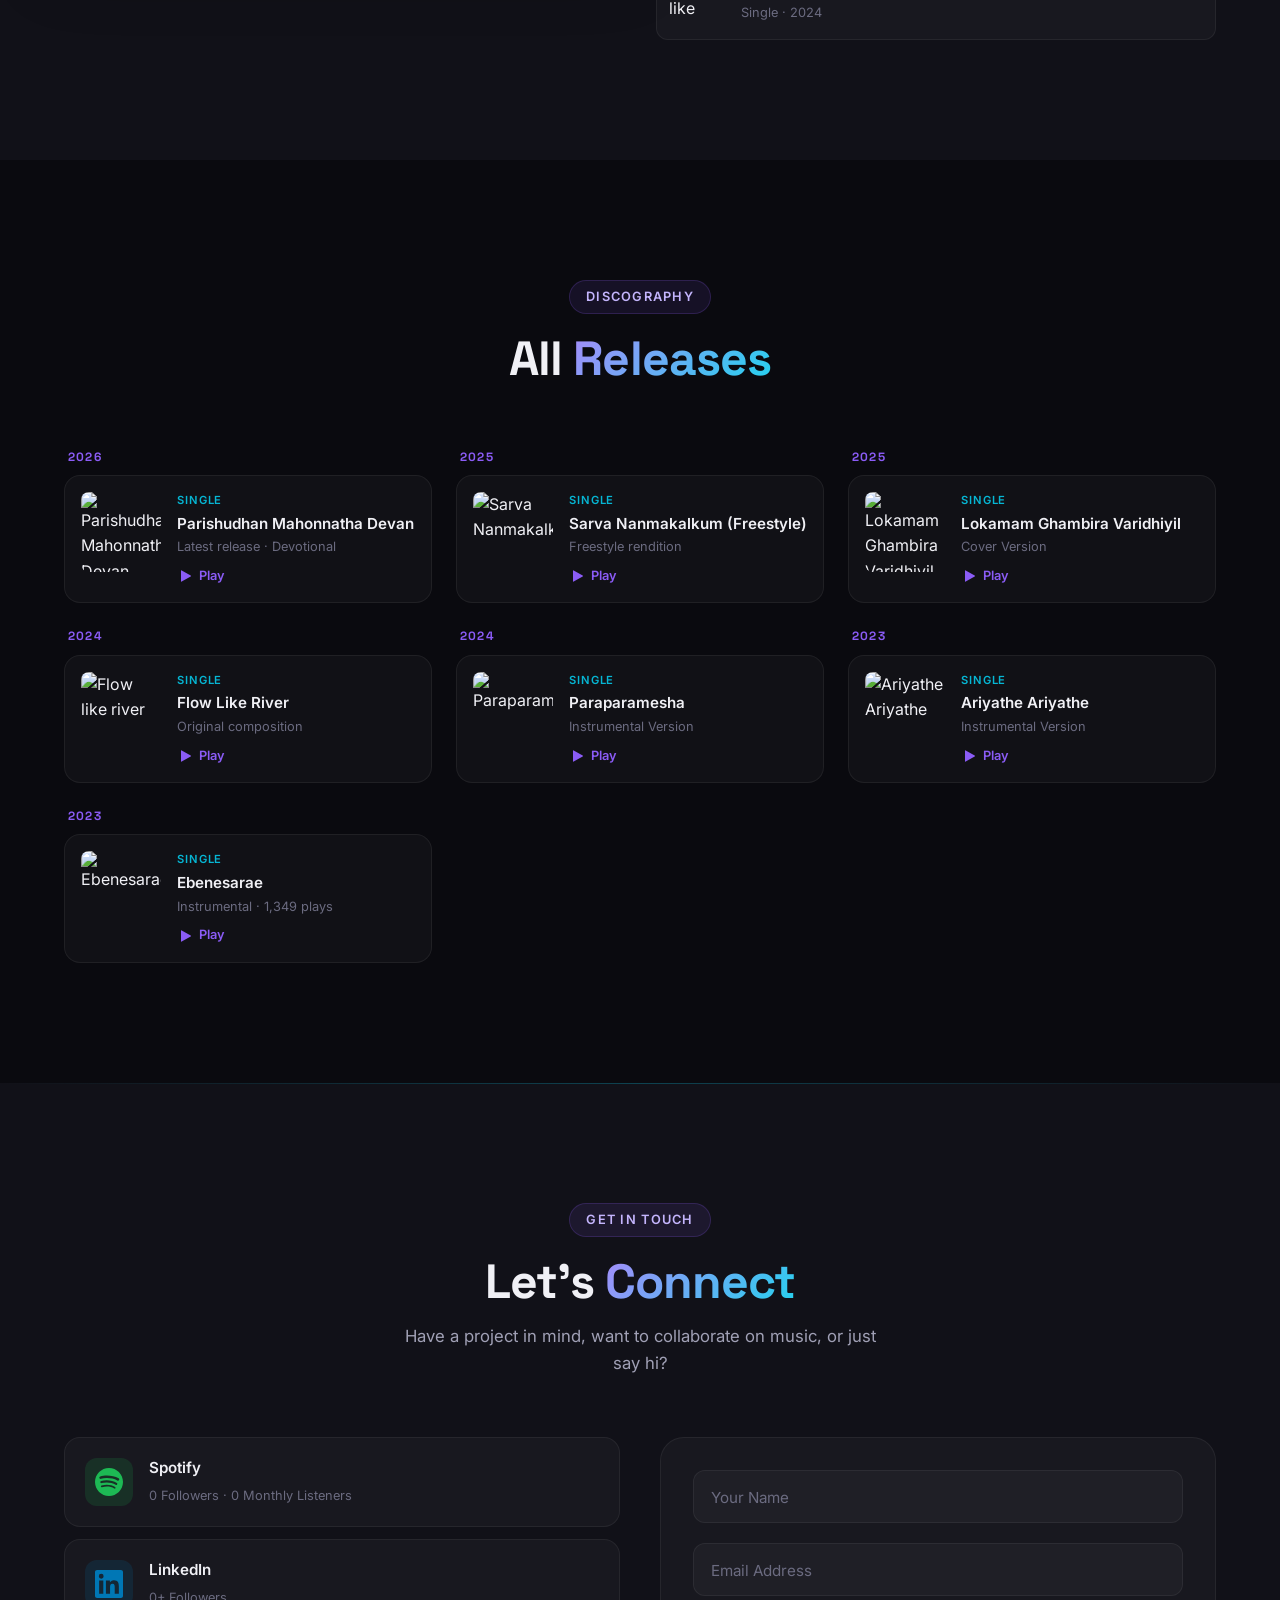
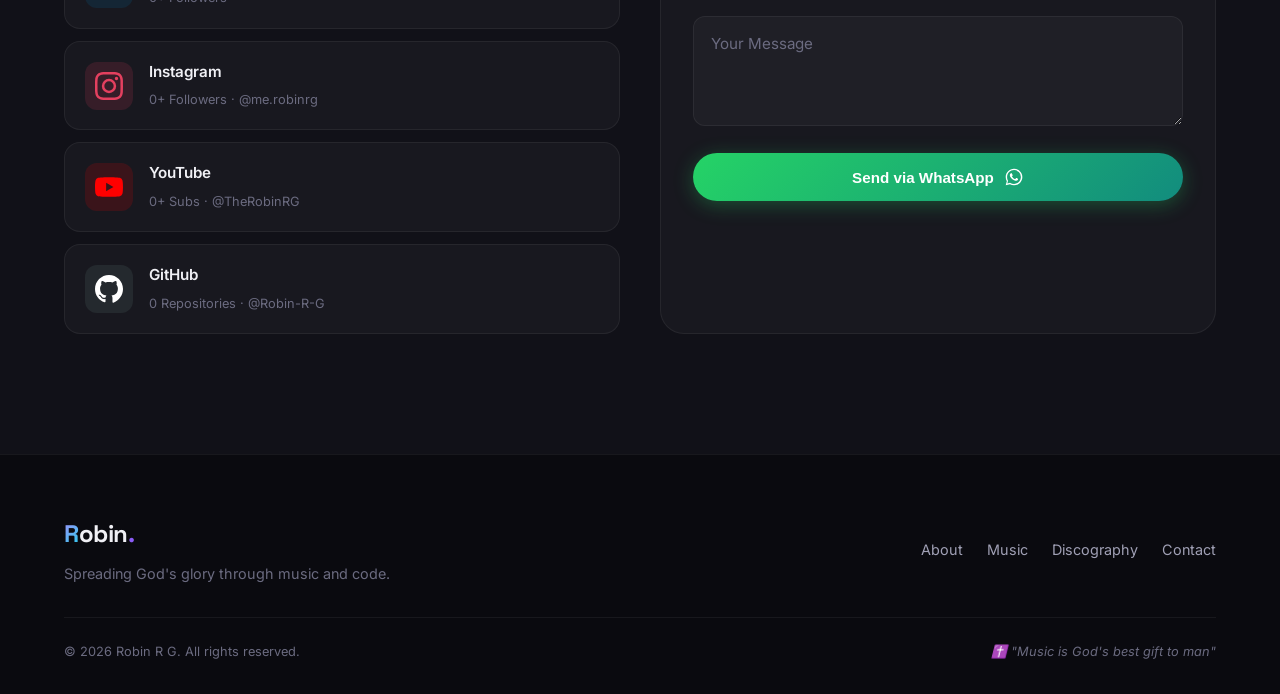
==== commit b1dc506c: "Animate popular track cards on hover with neon glows and align default GitHub repo counts across sec" ====
--- a/index.html
+++ b/index.html
@@ -742,7 +742,7 @@
                         </div>
                         <div class="social-info">
                             <h3>GitHub</h3>
-                            <span><span class="stat-count" data-stat="github-repos" data-count="12">0</span> Repositories · @Robin-R-G</span>
+                            <span><span class="stat-count" data-stat="github-repos" data-count="11">0</span> Repositories · @Robin-R-G</span>
                         </div>
                         <svg class="social-arrow" width="20" height="20" viewBox="0 0 24 24" fill="none" stroke="currentColor" stroke-width="2">
                             <path d="M7 17l9.2-9.2M17 17V7H7"/>
--- a/style.css
+++ b/style.css
@@ -973,13 +973,14 @@
     border: 1px solid var(--border-subtle);
     border-radius: var(--radius-md);
     cursor: pointer;
-    transition: all var(--transition-base);
+    transition: all 0.4s cubic-bezier(0.165, 0.84, 0.44, 1);
 }
 
 .track-card:hover {
-    background: rgba(139, 92, 246, 0.05);
-    border-color: var(--border-hover);
-    transform: translateX(8px);
+    background: rgba(139, 92, 246, 0.08);
+    border-color: var(--accent-primary);
+    transform: translateY(-4px) translateX(4px);
+    box-shadow: 0 8px 25px rgba(139, 92, 246, 0.15);
 }
 
 .track-cover {
@@ -1023,6 +1024,11 @@
     font-weight: 600;
     margin-bottom: 2px;
     color: var(--text-primary);
+    transition: color var(--transition-fast);
+}
+
+.track-card:hover .track-info h3 {
+    color: #c4b5fd;
 }
 
 .track-info span {
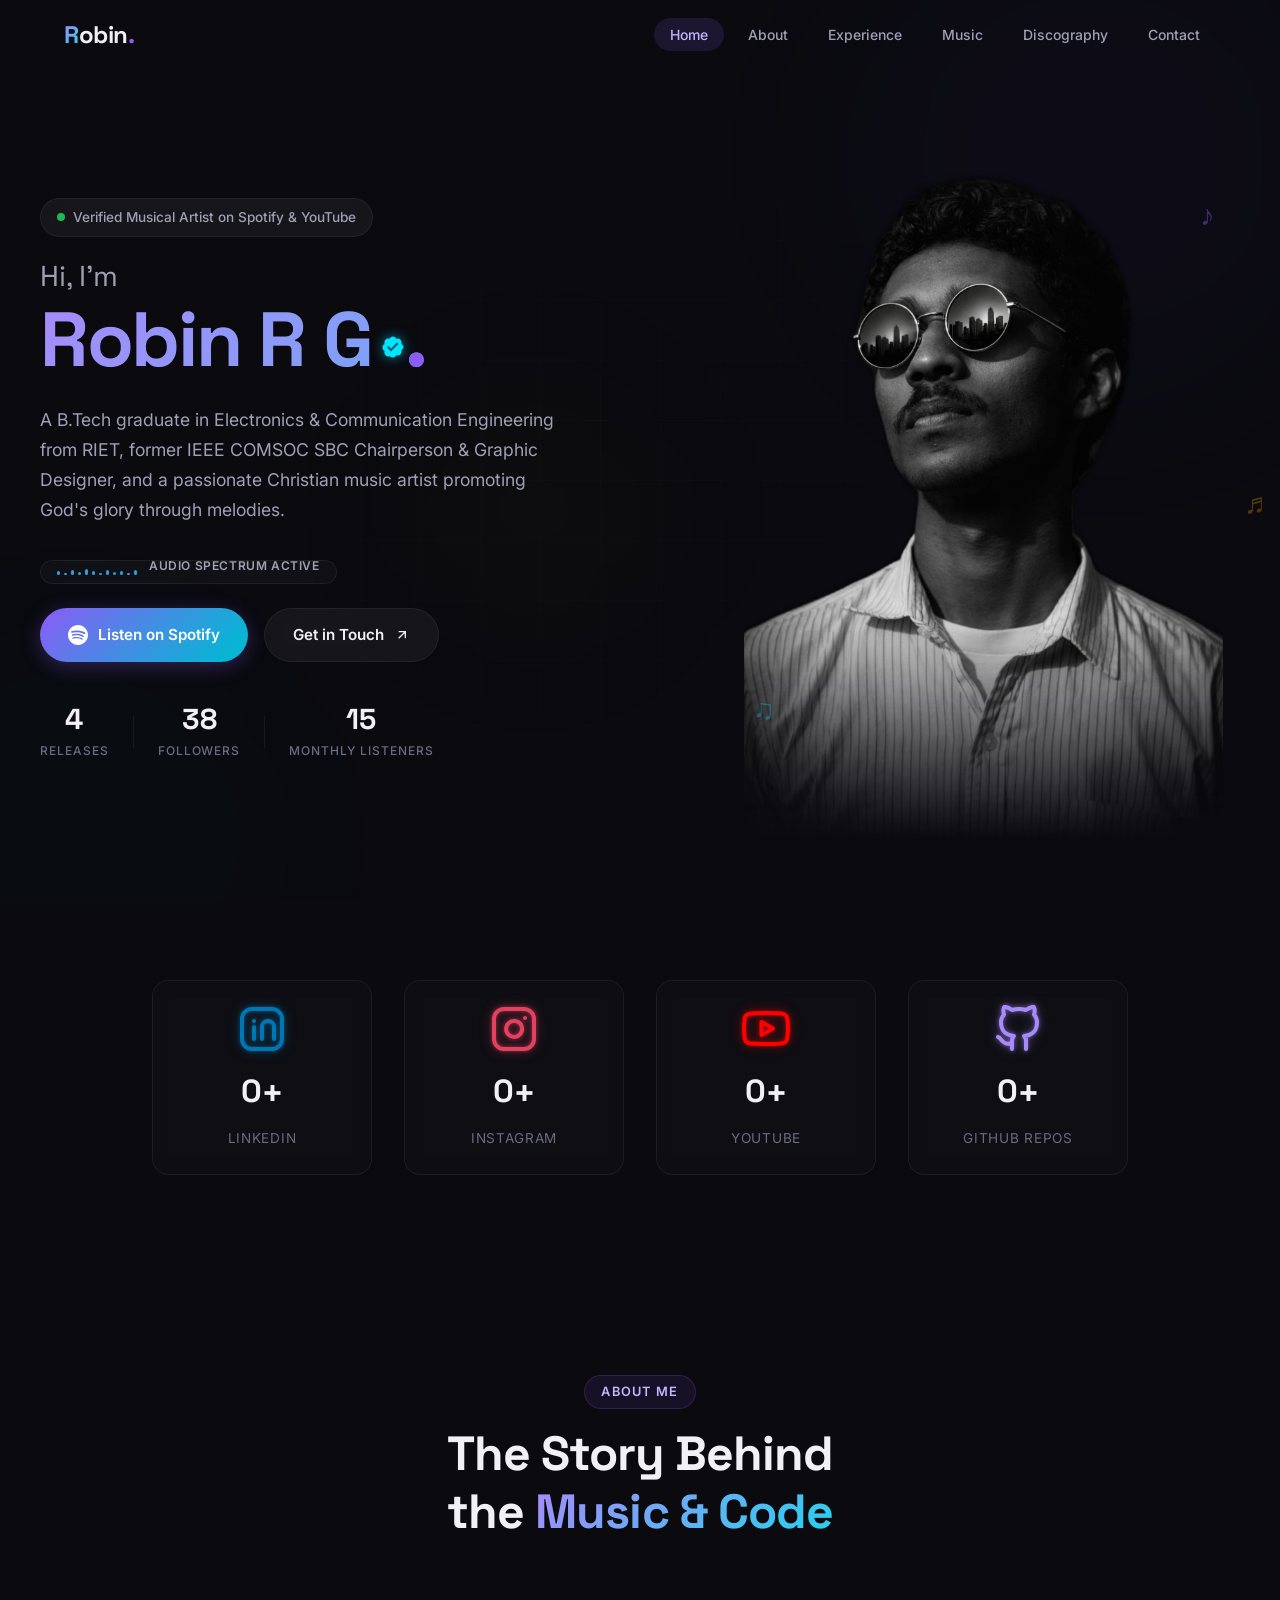
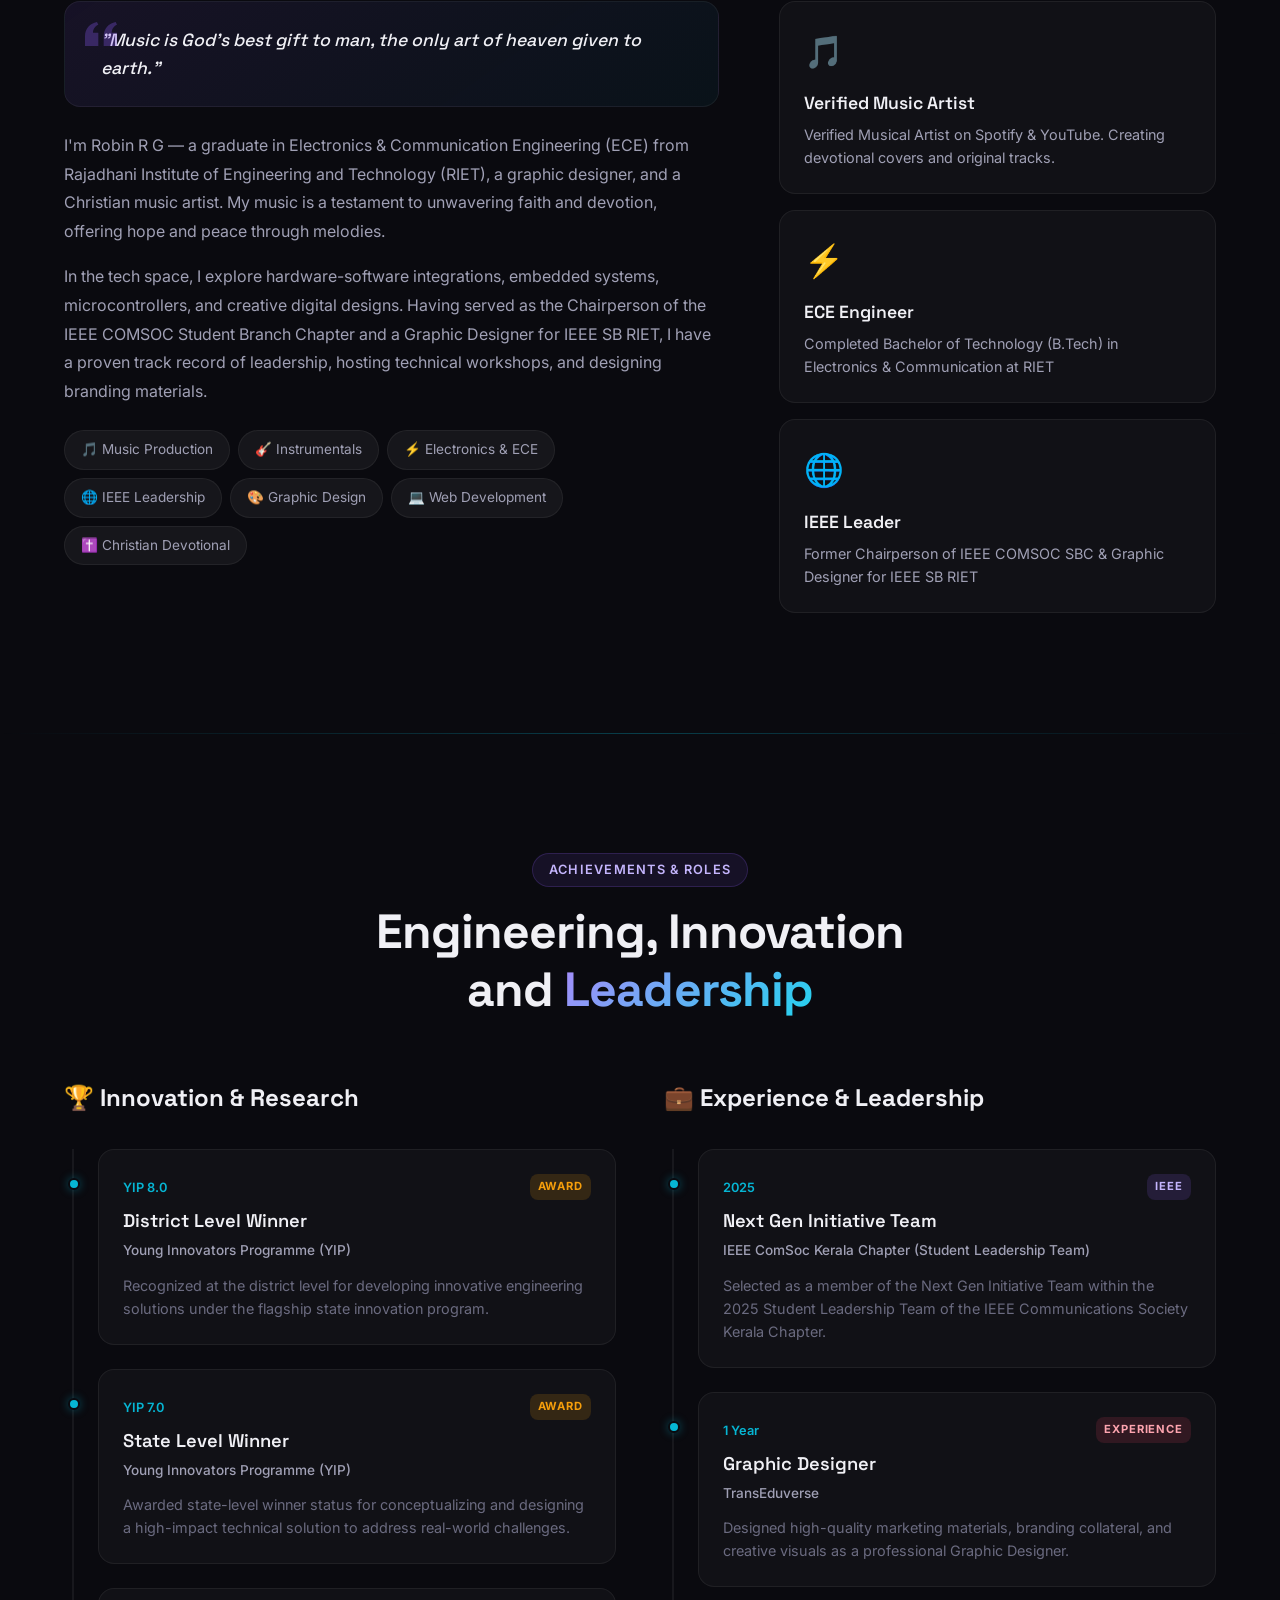
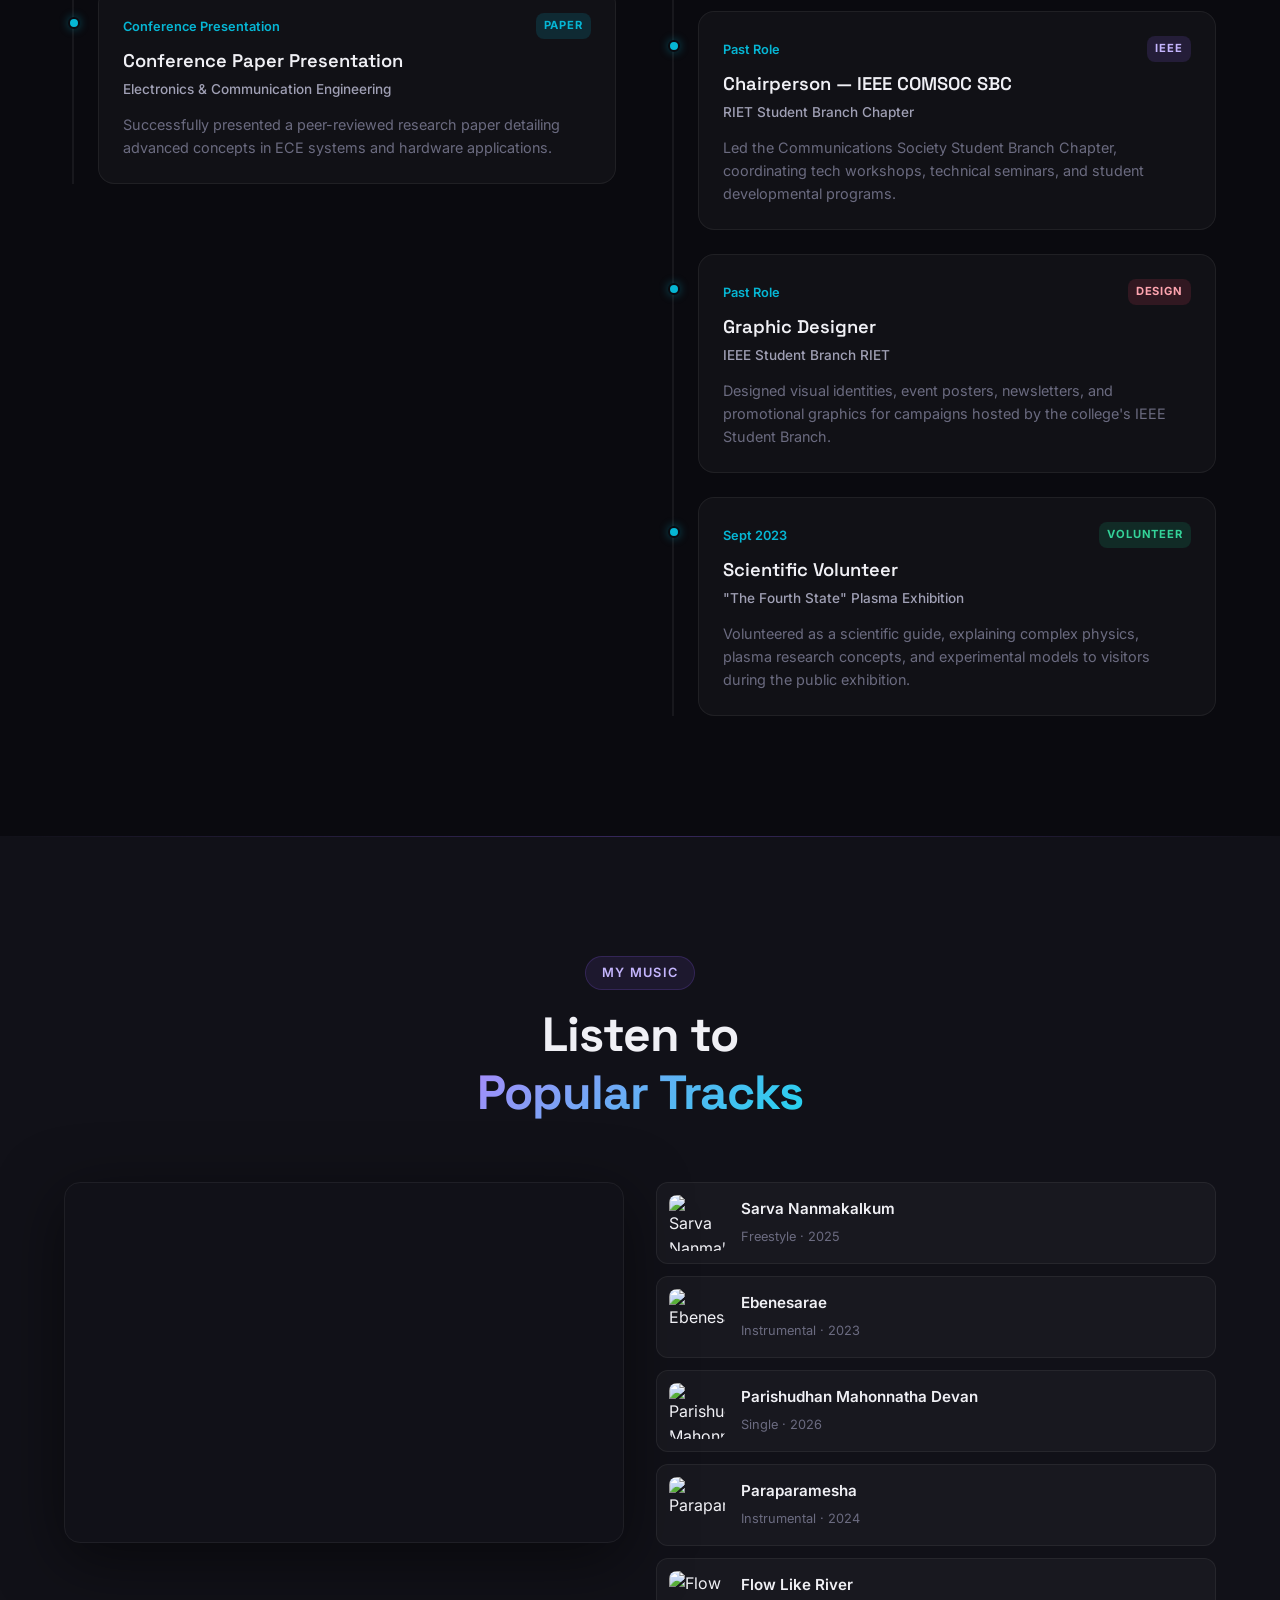
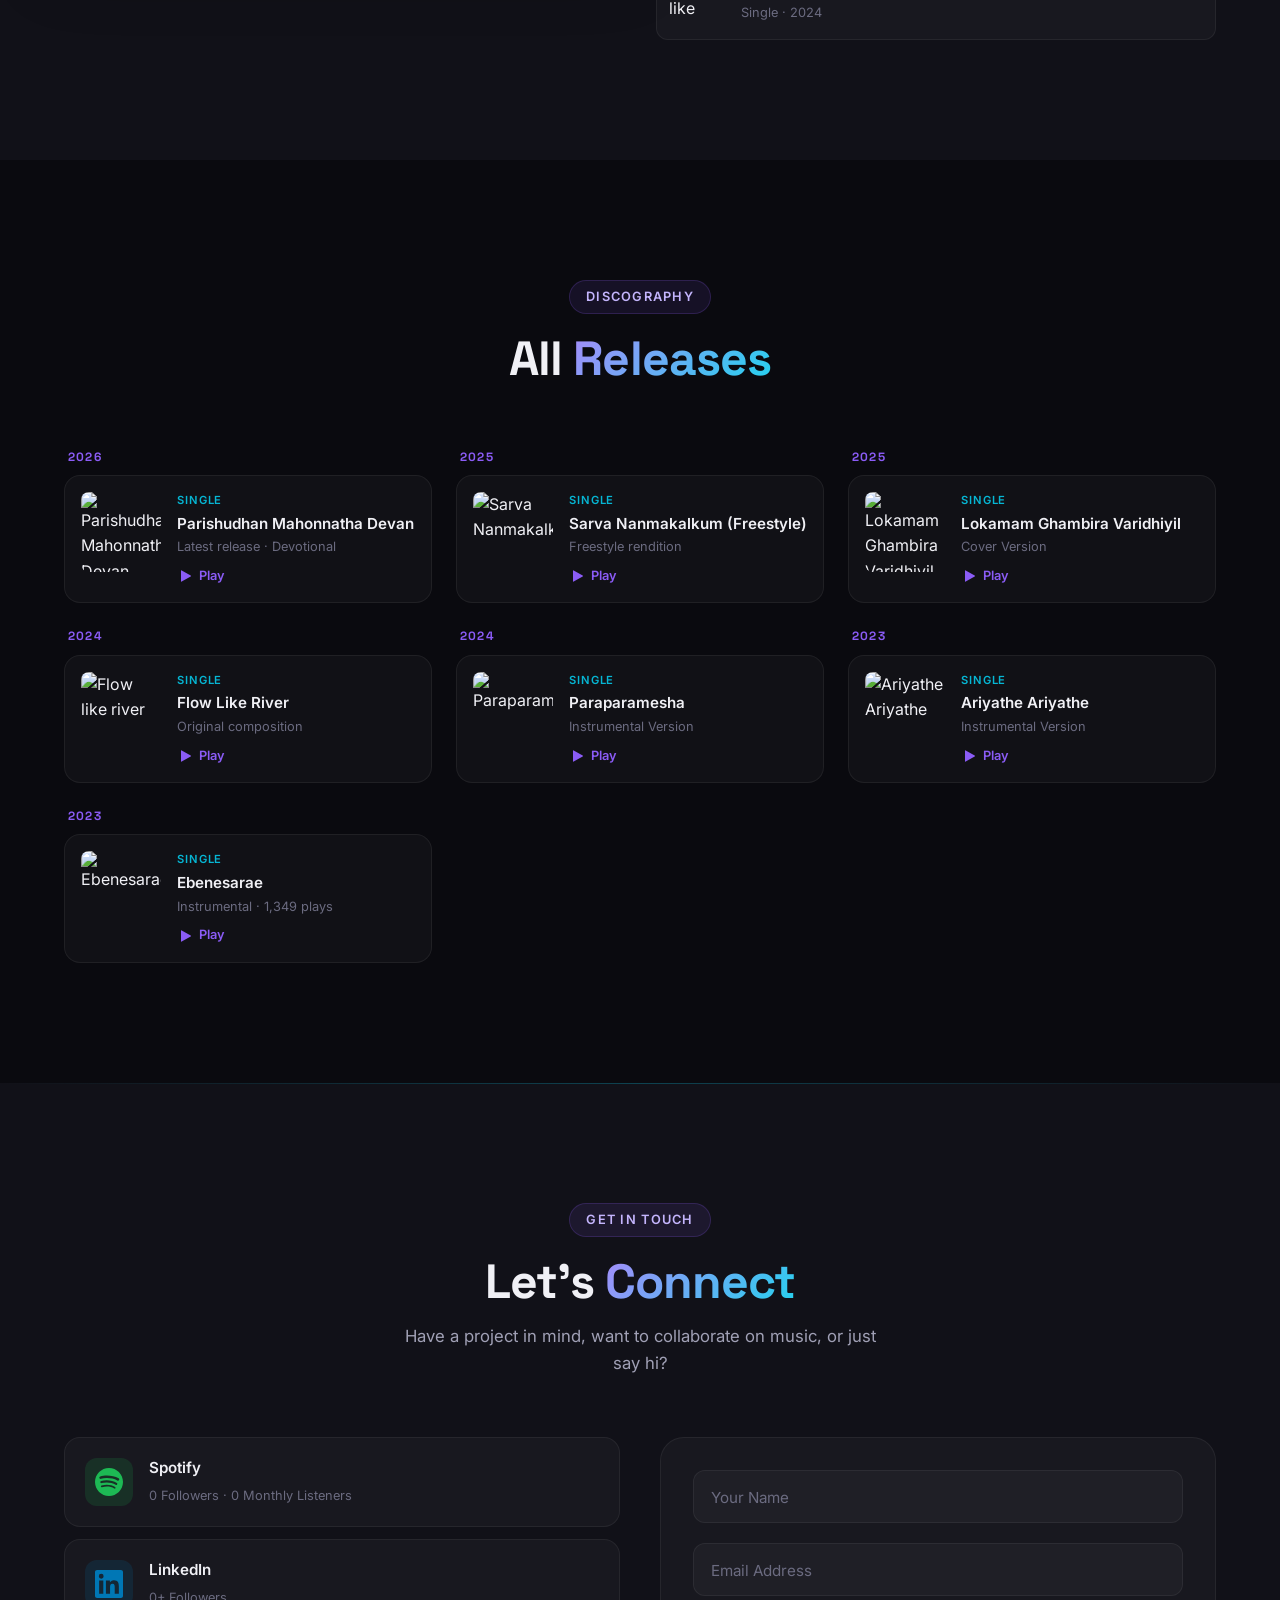
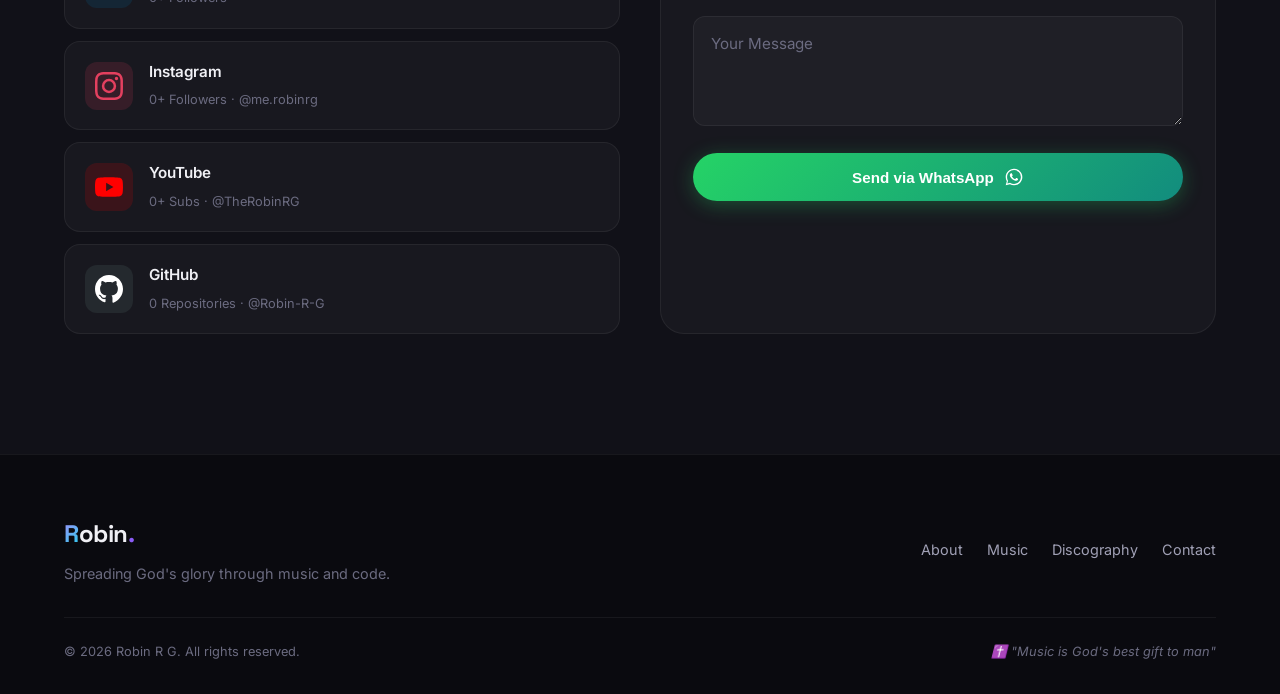
==== commit feaeb626: "Update GitHub repo count to 7+" ====
--- a/index.html
+++ b/index.html
@@ -297,7 +297,7 @@
                     <path d="M9 19c-5 1.5-5-2.5-7-3m14 6v-3.87a3.37 3.37 0 0 0-.94-2.61c3.14-.35 6.44-1.54 6.44-7A5.44 5.44 0 0 0 20 4.77 5.07 5.07 0 0 0 19.91 1S18.73.65 16 2.48a13.38 13.38 0 0 0-7 0C6.27.65 5.09 1 5.09 1A5.07 5.07 0 0 0 5 4.77a5.44 5.44 0 0 0-1.5 3.78c0 5.42 3.3 6.61 6.44 7A3.37 3.37 0 0 0 9 18.13V22"></path>
                 </svg>
                 <div class="follower-number" style="display: flex; justify-content: center; align-items: baseline;">
-                    <span class="follower-count stat-number" data-stat="github-repos" data-count="11">0</span>
+                    <span class="follower-count stat-number" data-stat="github-repos" data-count="7">0</span>
                     <span class="follower-count">+</span>
                 </div>
                 <span class="follower-label">GitHub Repos</span>
@@ -742,7 +742,7 @@
                         </div>
                         <div class="social-info">
                             <h3>GitHub</h3>
-                            <span><span class="stat-count" data-stat="github-repos" data-count="11">0</span> Repositories · @Robin-R-G</span>
+                            <span><span class="stat-count" data-stat="github-repos" data-count="7">0</span> Repositories · @Robin-R-G</span>
                         </div>
                         <svg class="social-arrow" width="20" height="20" viewBox="0 0 24 24" fill="none" stroke="currentColor" stroke-width="2">
                             <path d="M7 17l9.2-9.2M17 17V7H7"/>
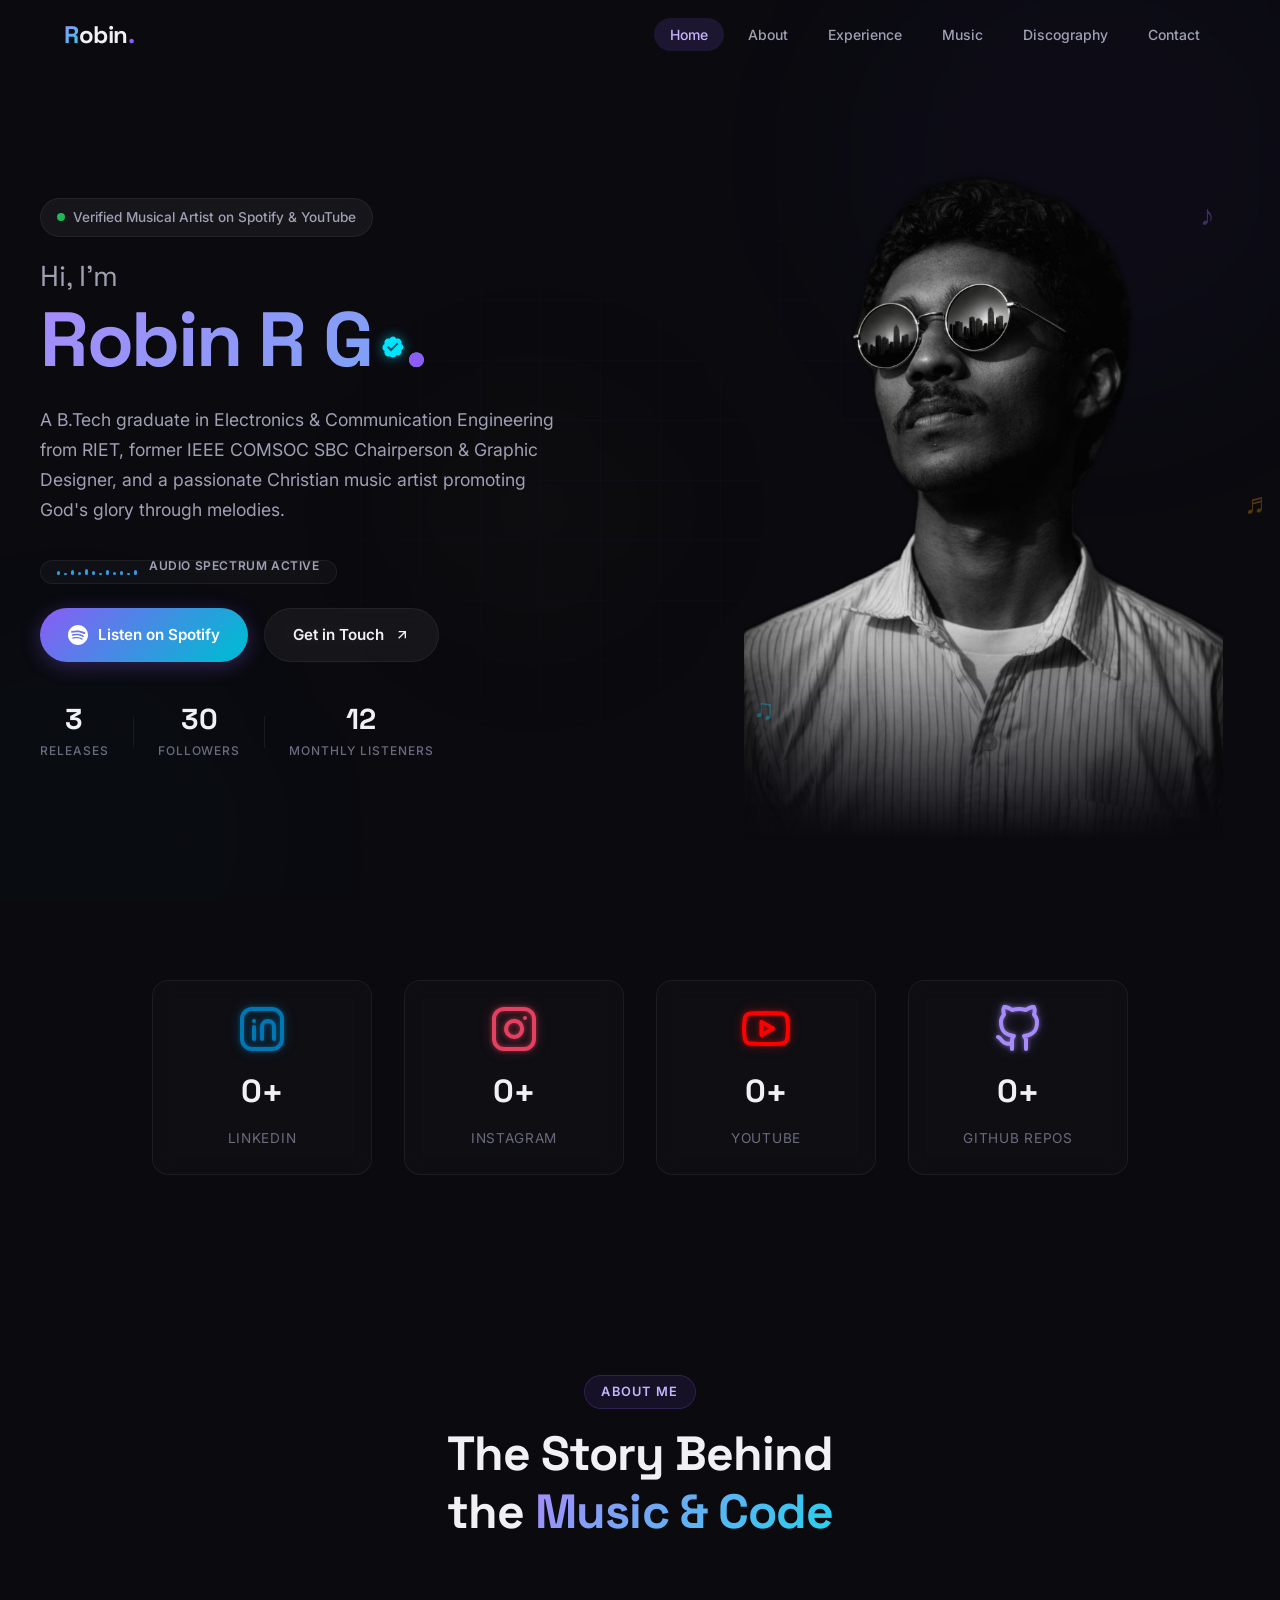
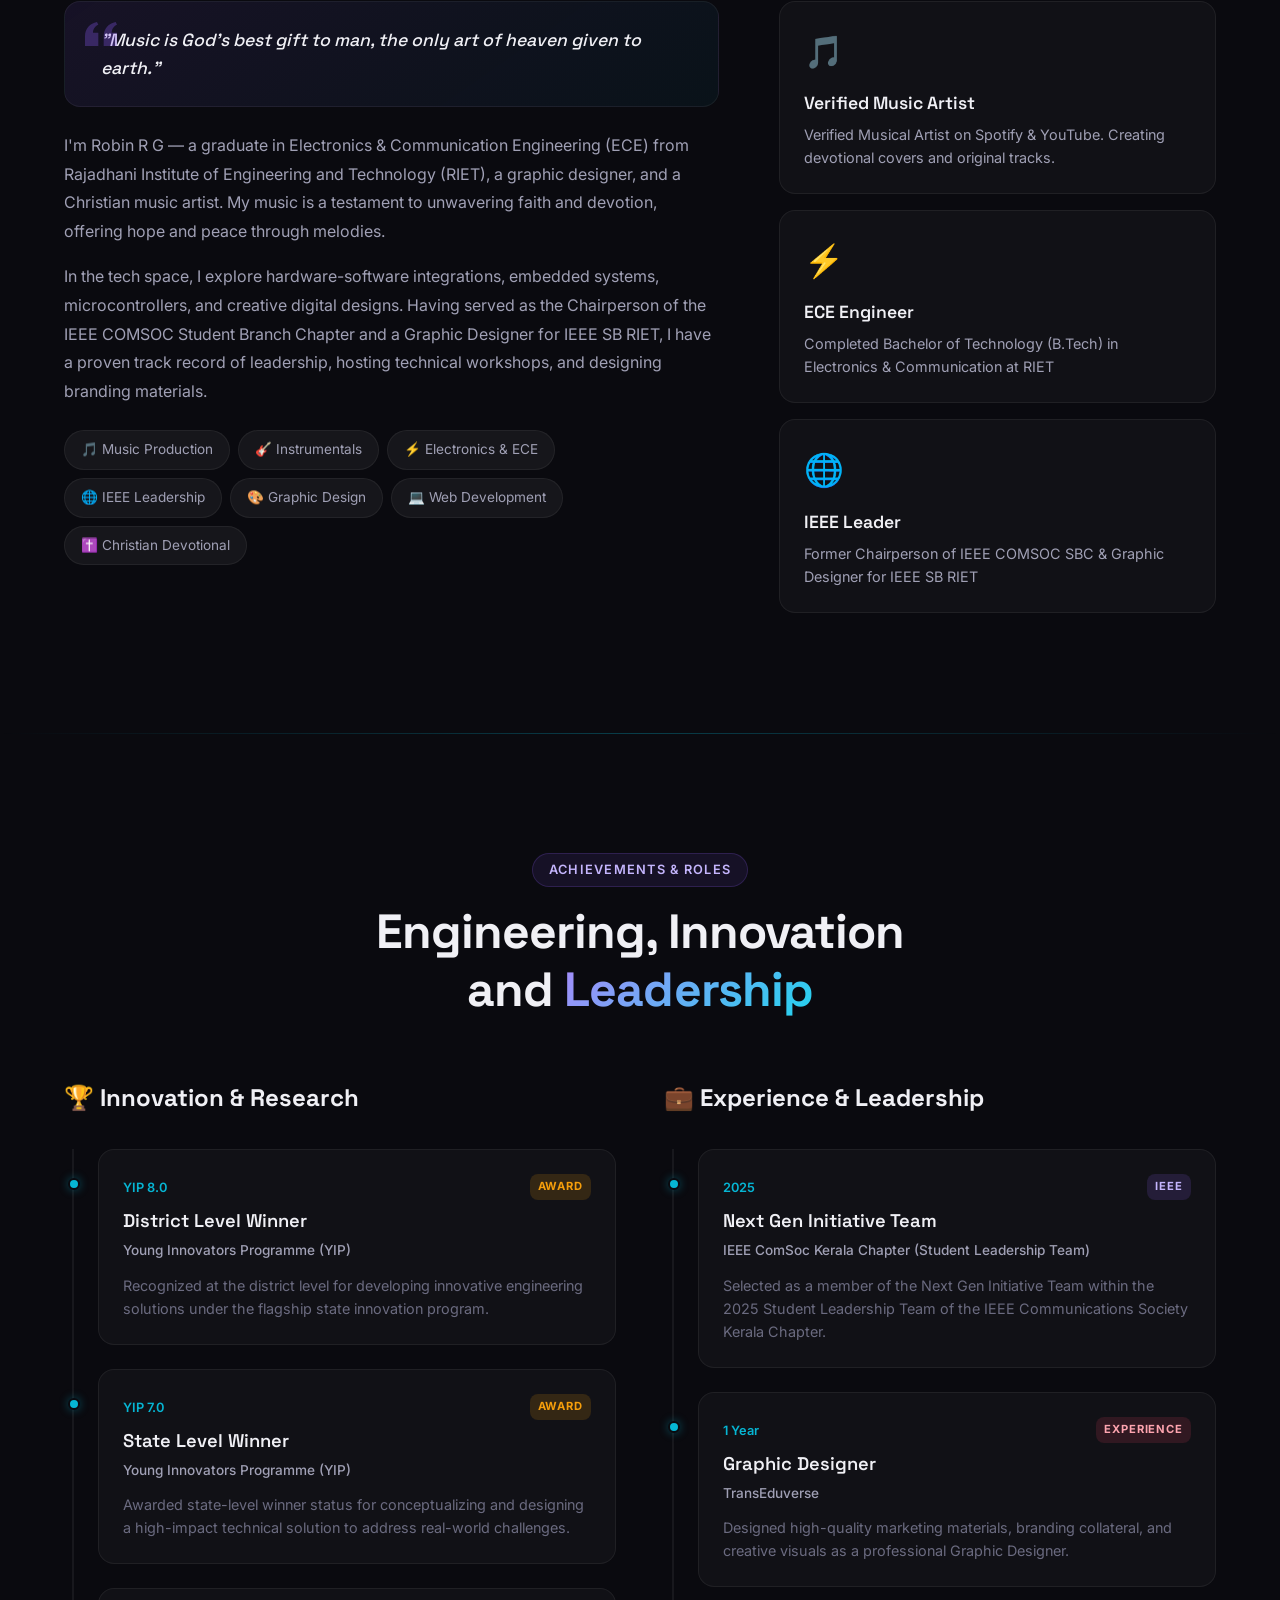
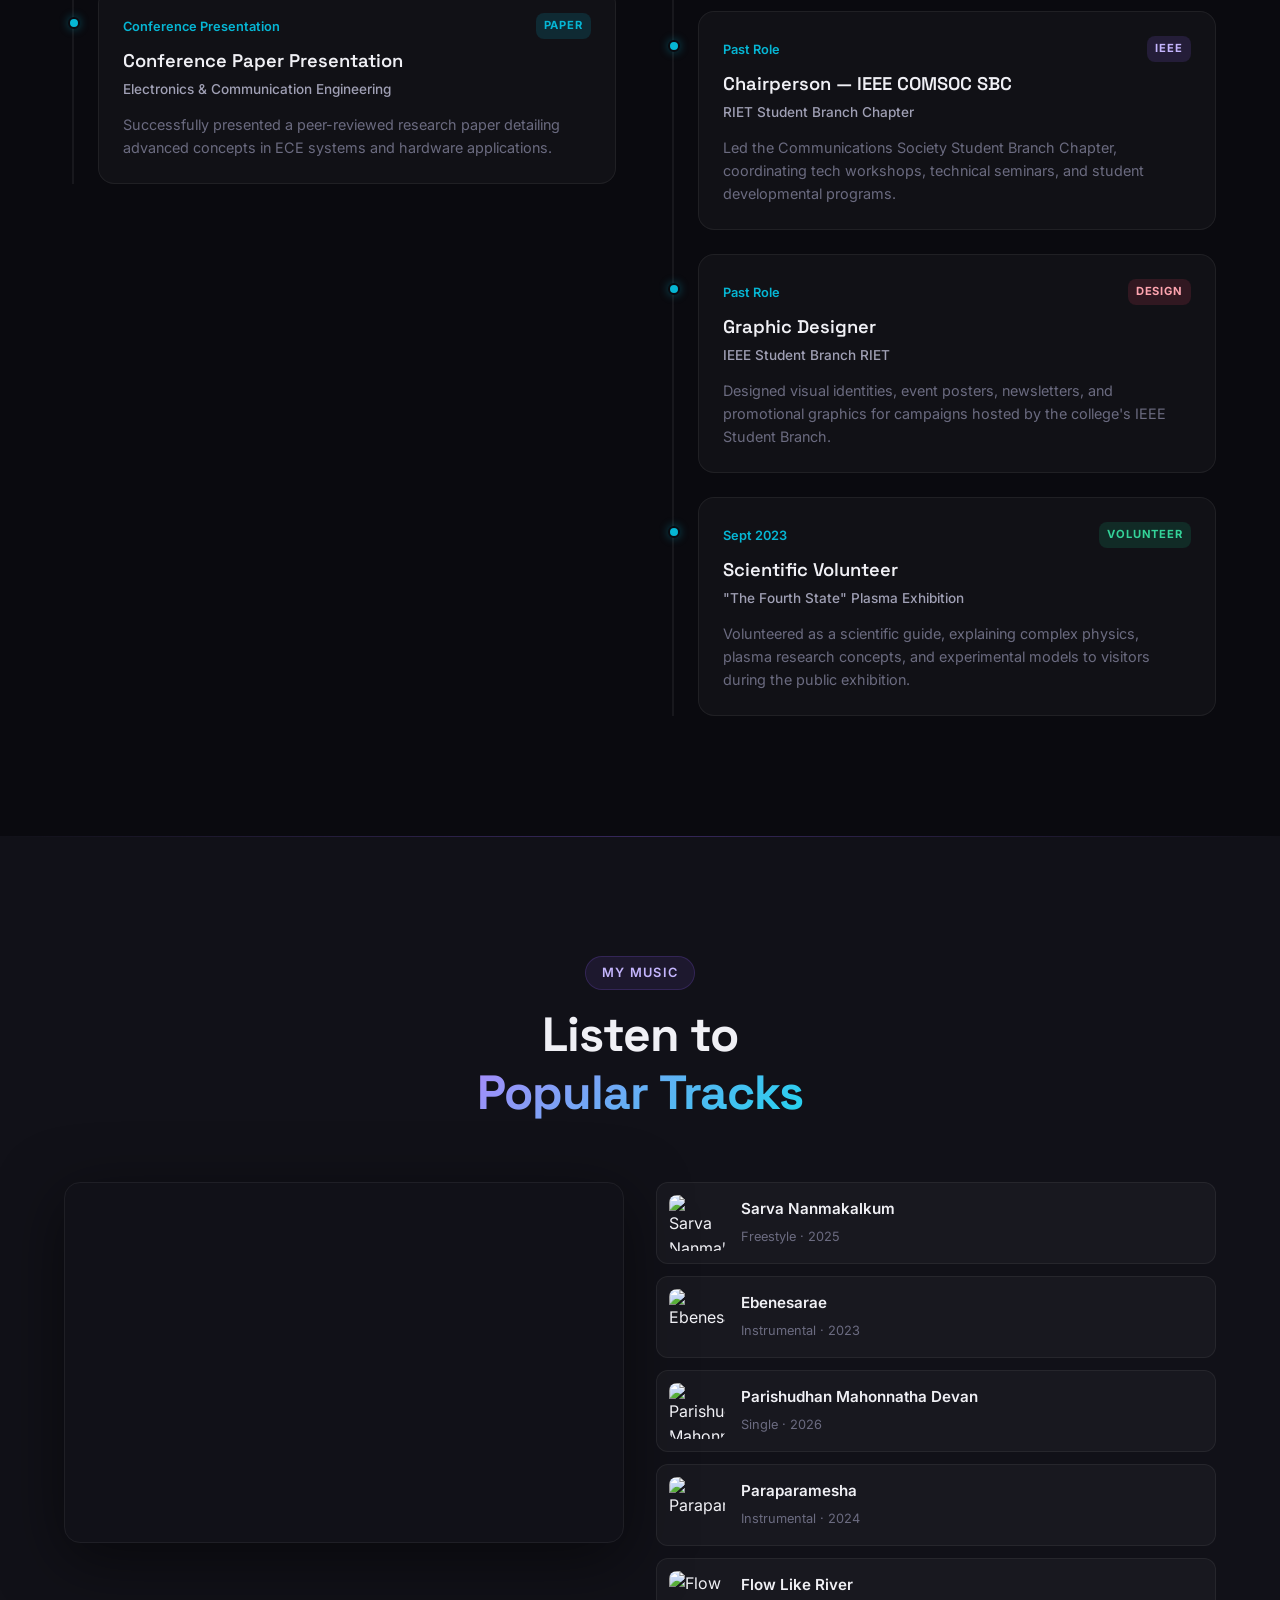
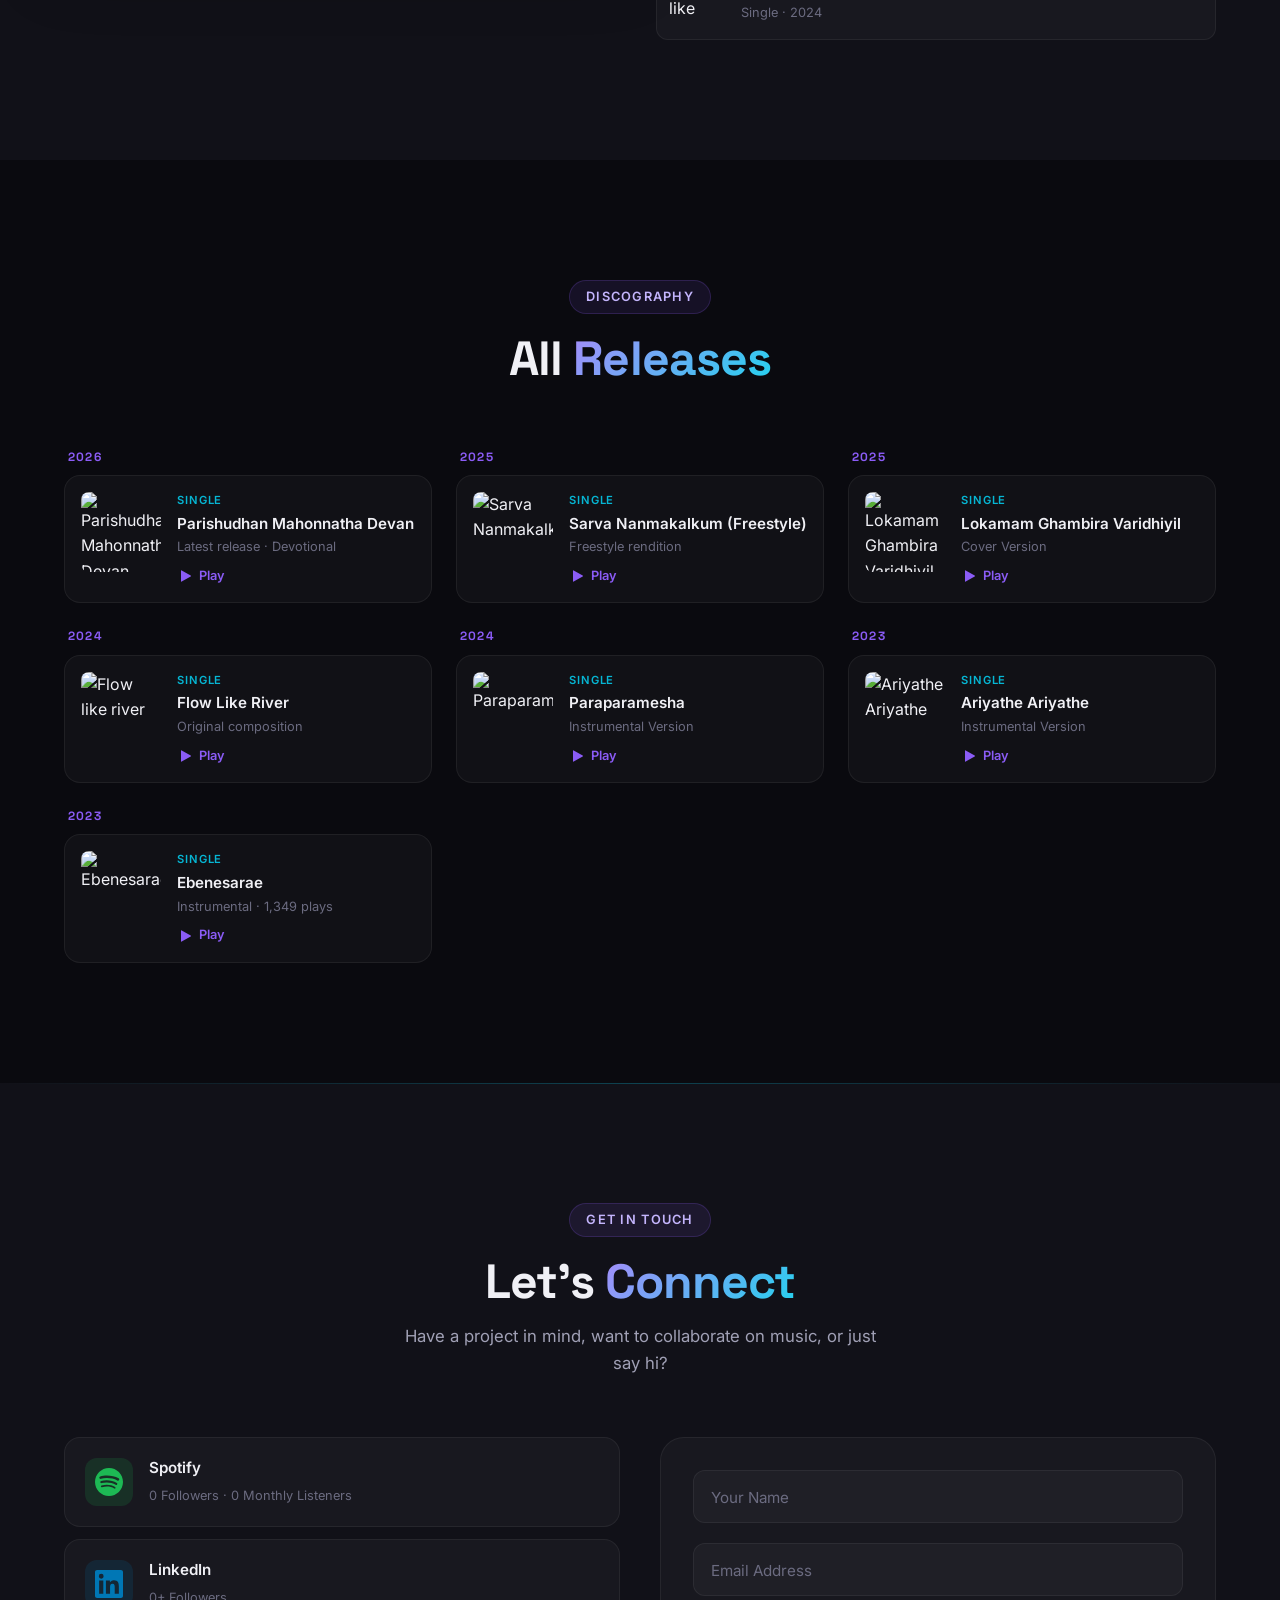
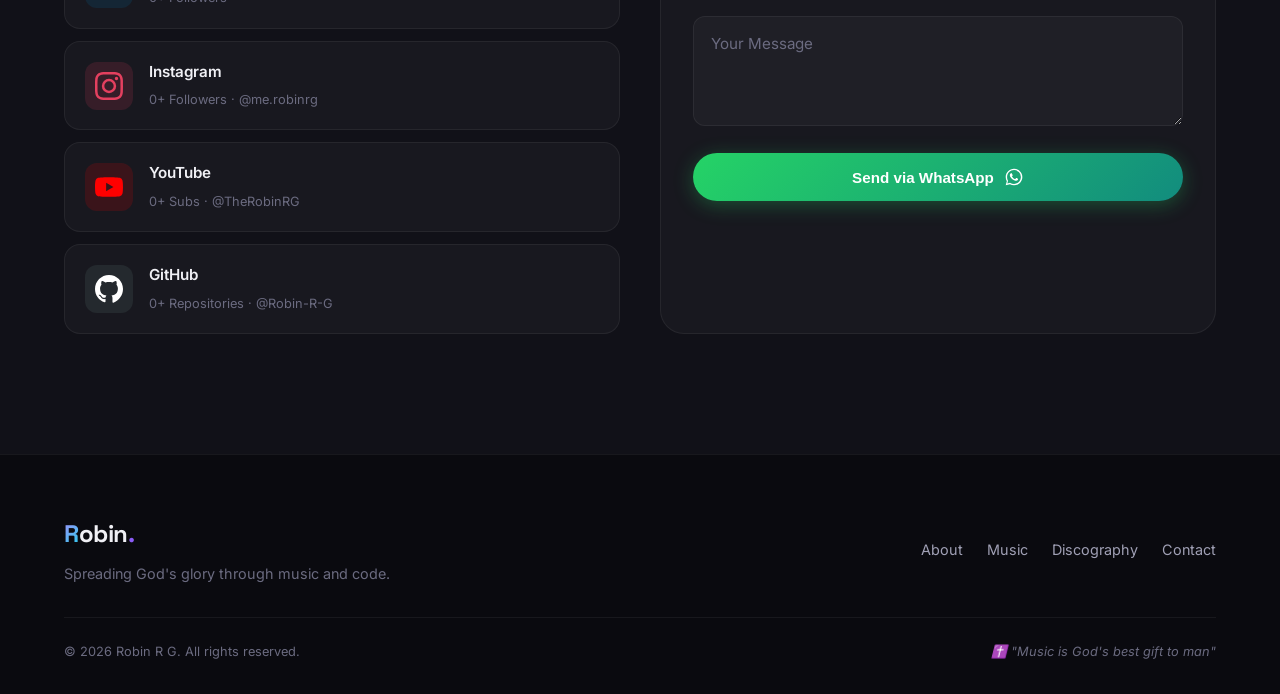
==== commit 81f582ab: "Add plus sign to GitHub repo count in Get in Touch section" ====
--- a/index.html
+++ b/index.html
@@ -742,7 +742,7 @@
                         </div>
                         <div class="social-info">
                             <h3>GitHub</h3>
-                            <span><span class="stat-count" data-stat="github-repos" data-count="7">0</span> Repositories · @Robin-R-G</span>
+                            <span><span class="stat-count" data-stat="github-repos" data-count="7">0</span>+ Repositories · @Robin-R-G</span>
                         </div>
                         <svg class="social-arrow" width="20" height="20" viewBox="0 0 24 24" fill="none" stroke="currentColor" stroke-width="2">
                             <path d="M7 17l9.2-9.2M17 17V7H7"/>
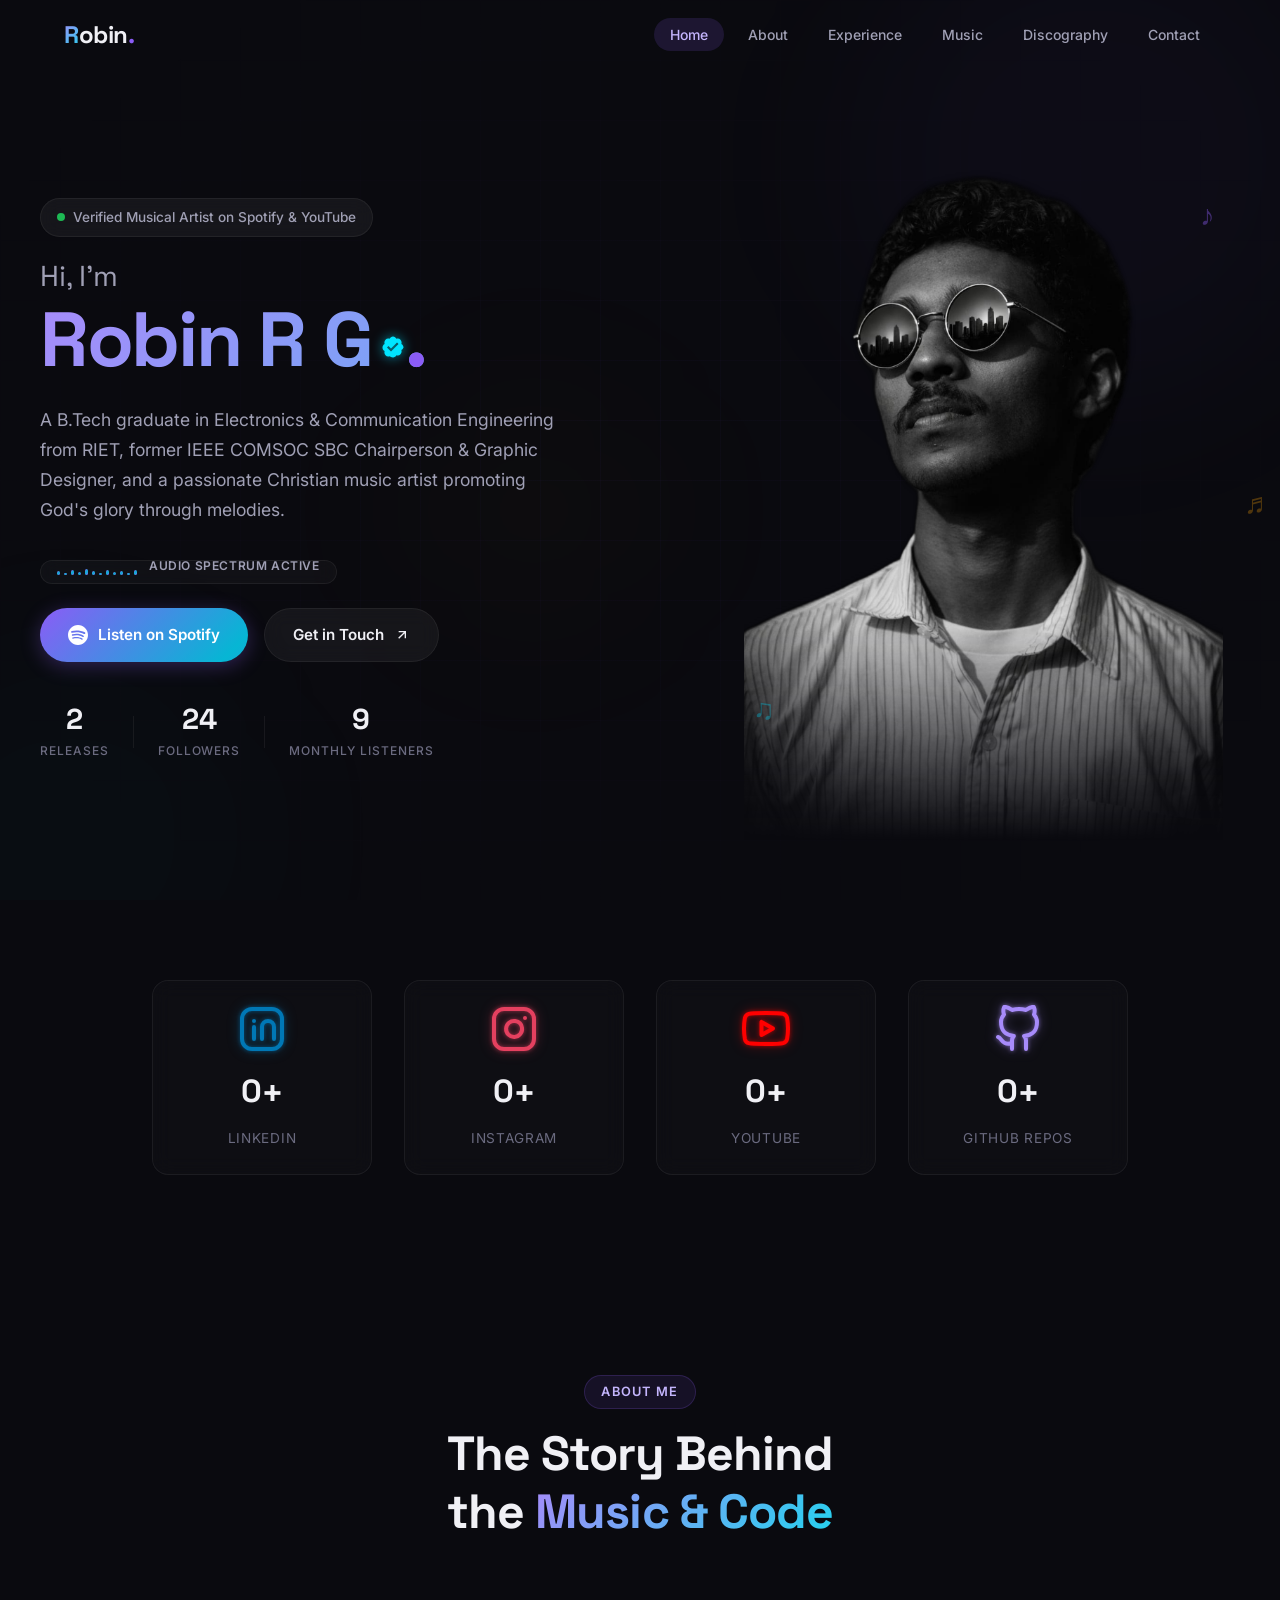
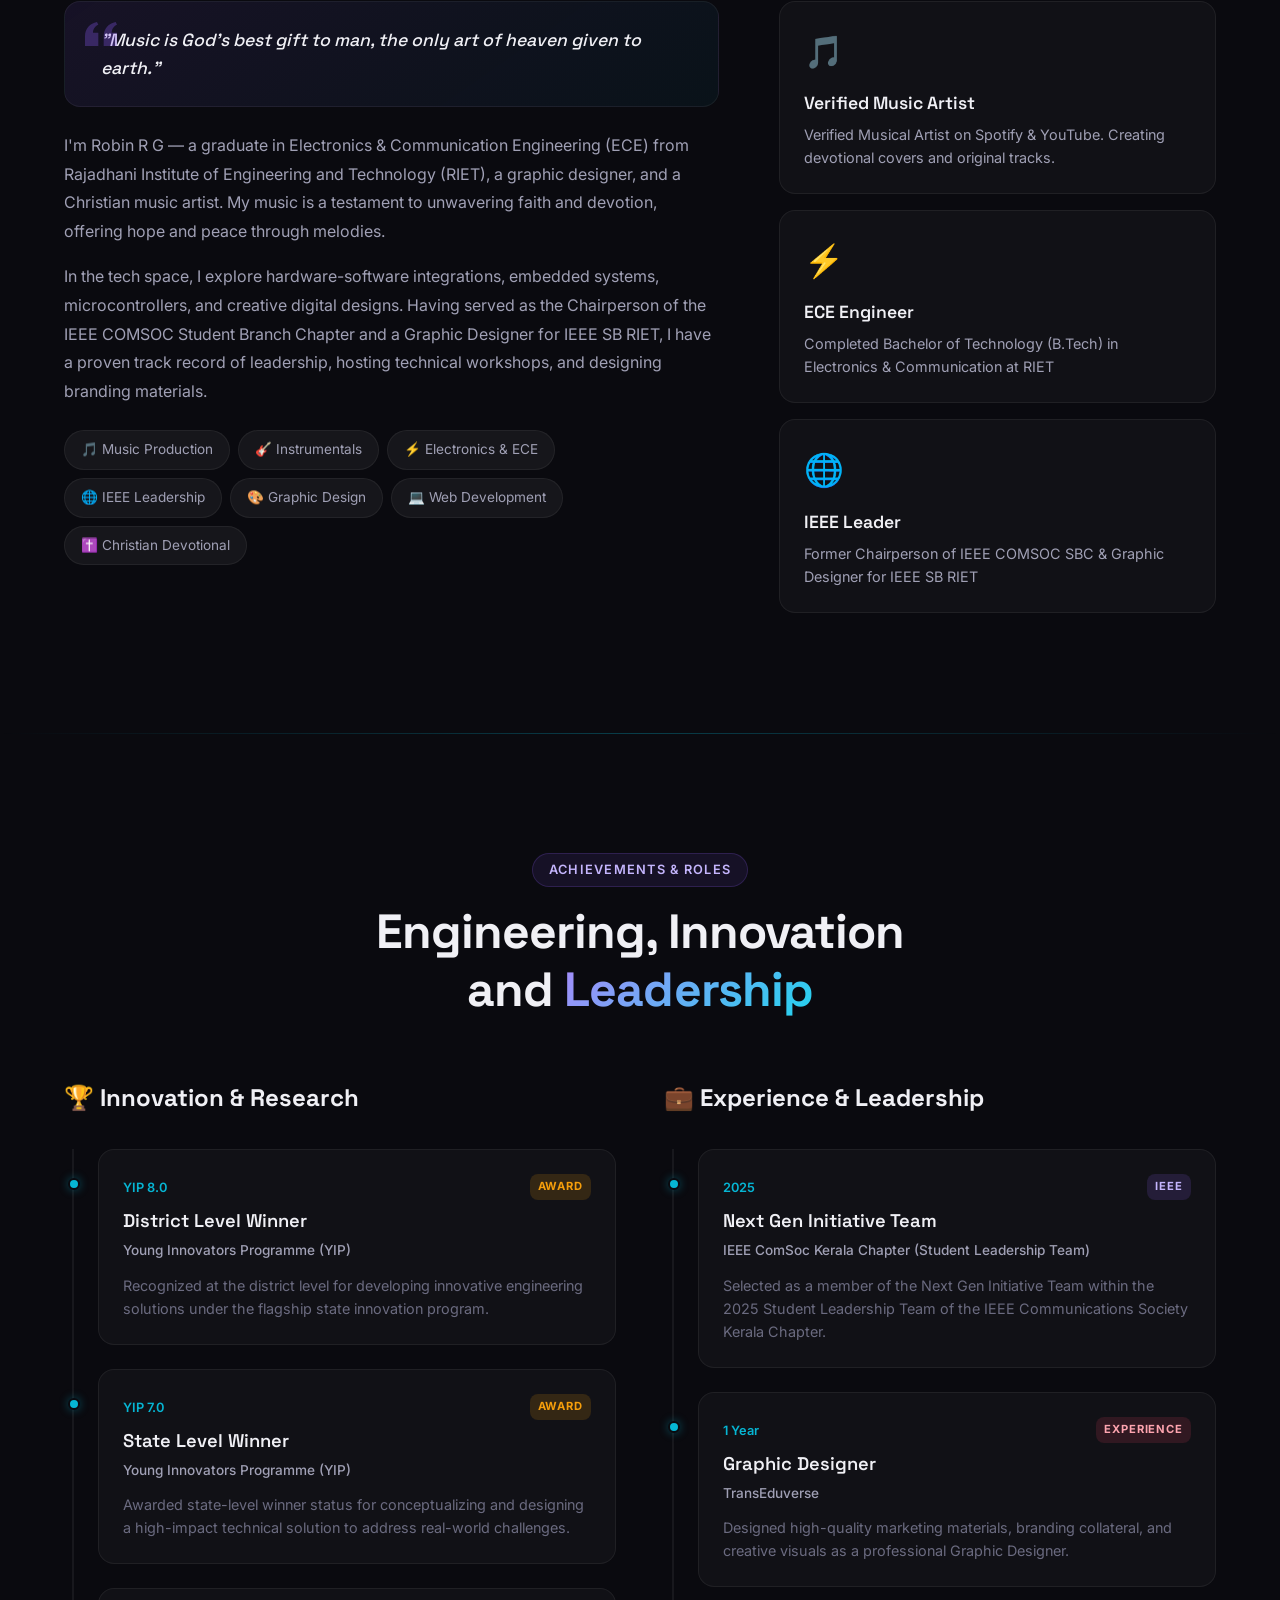
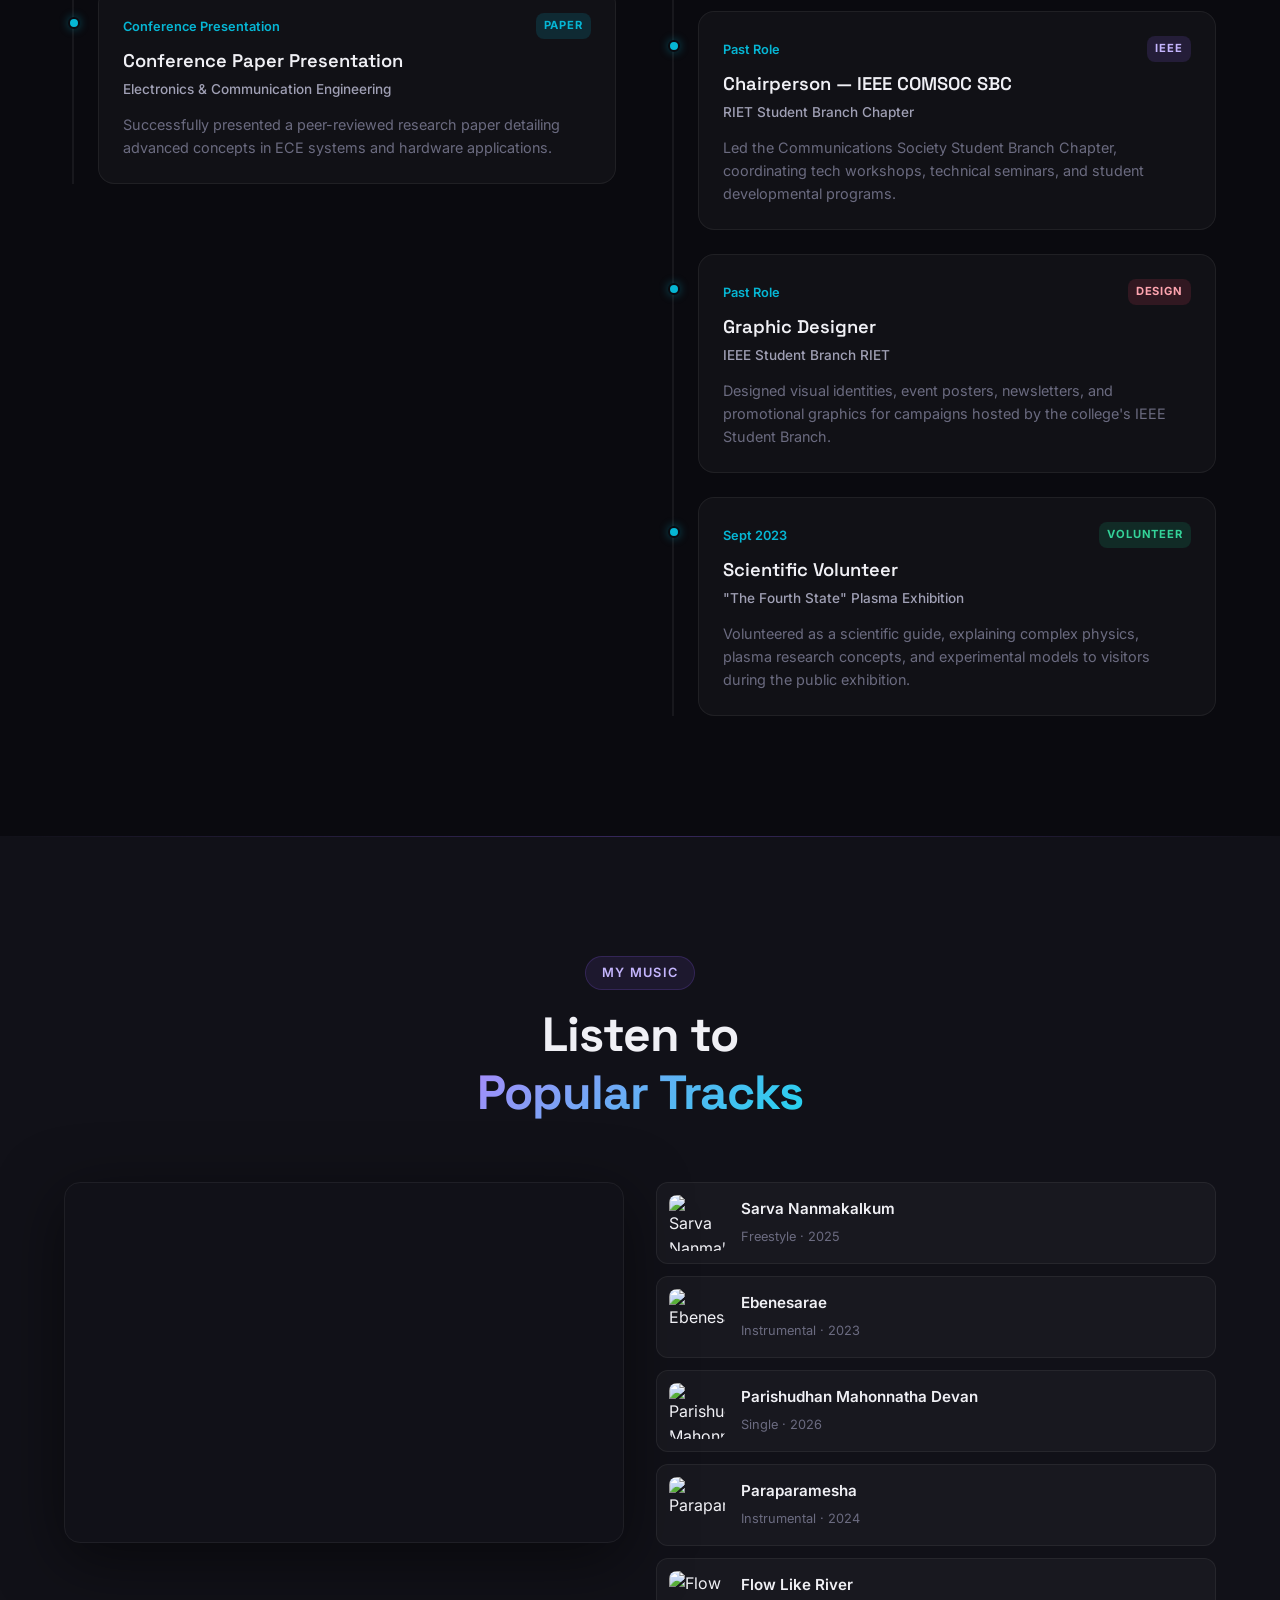
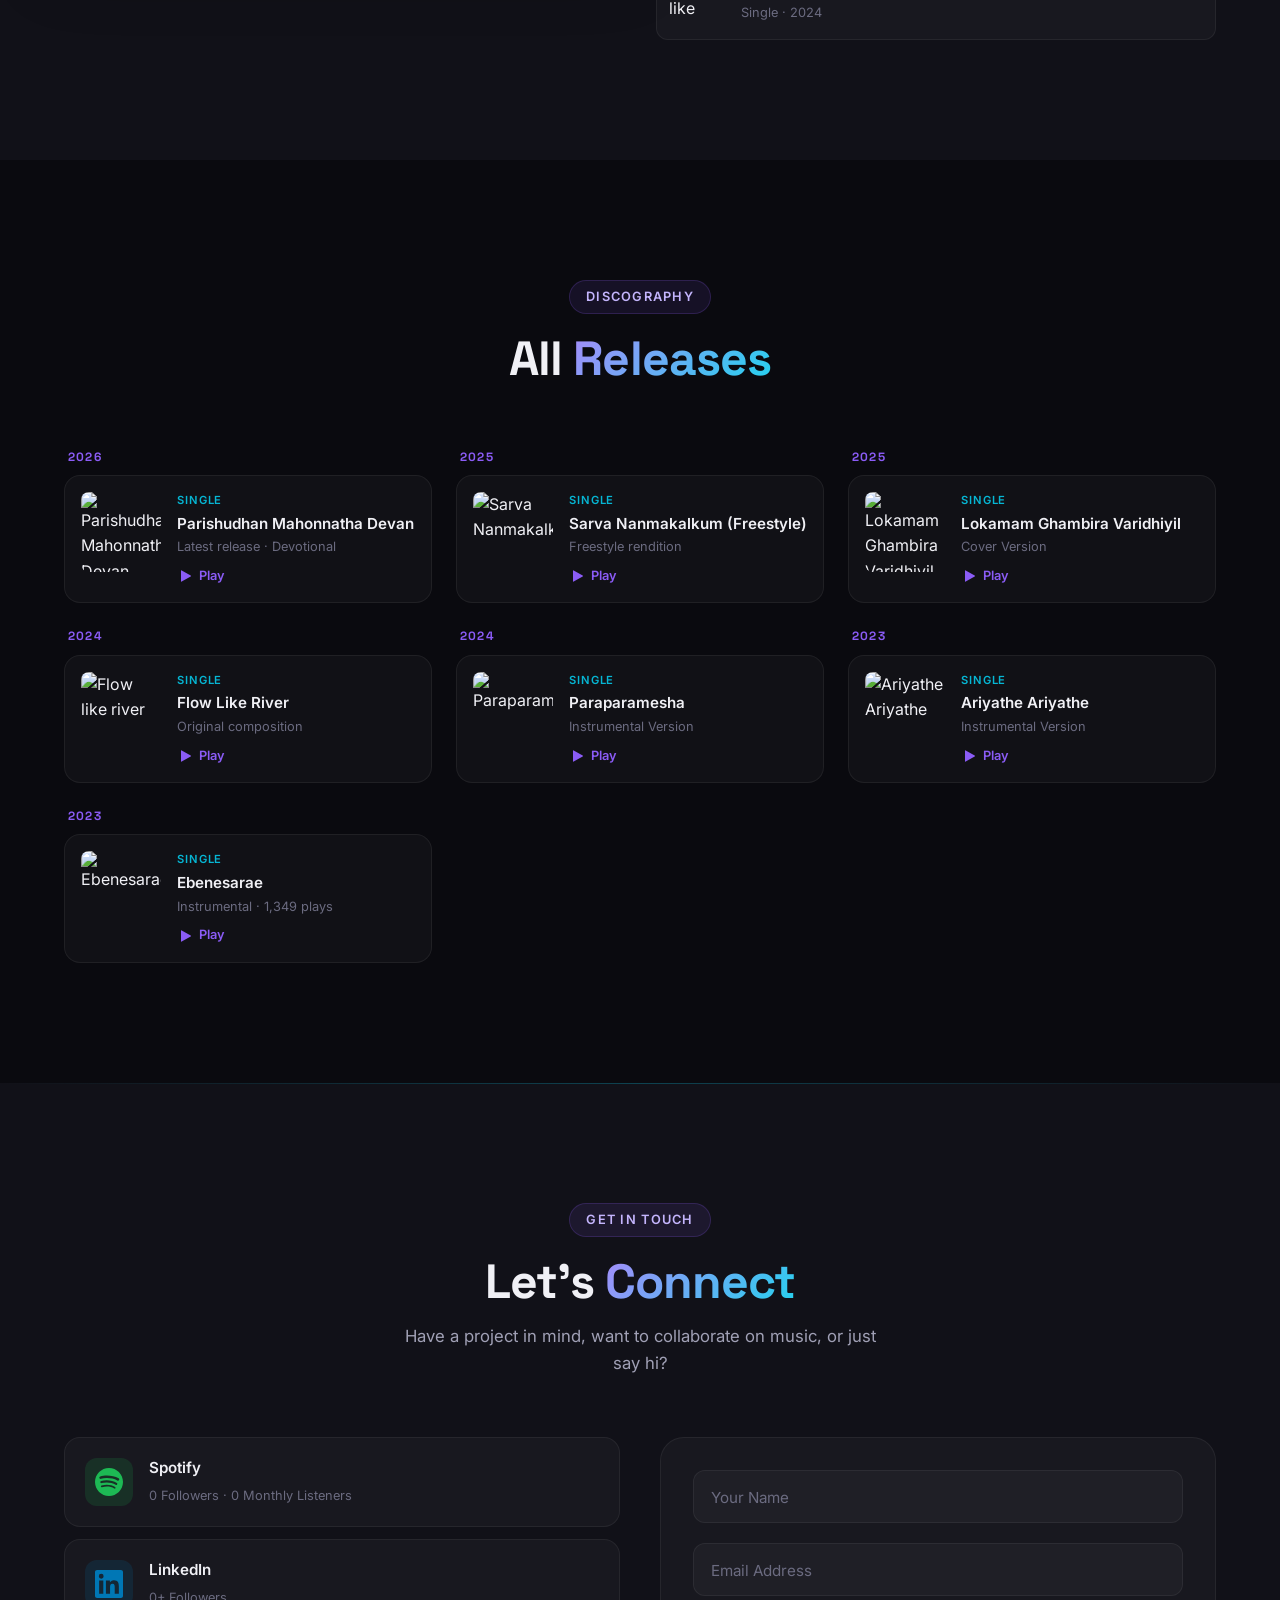
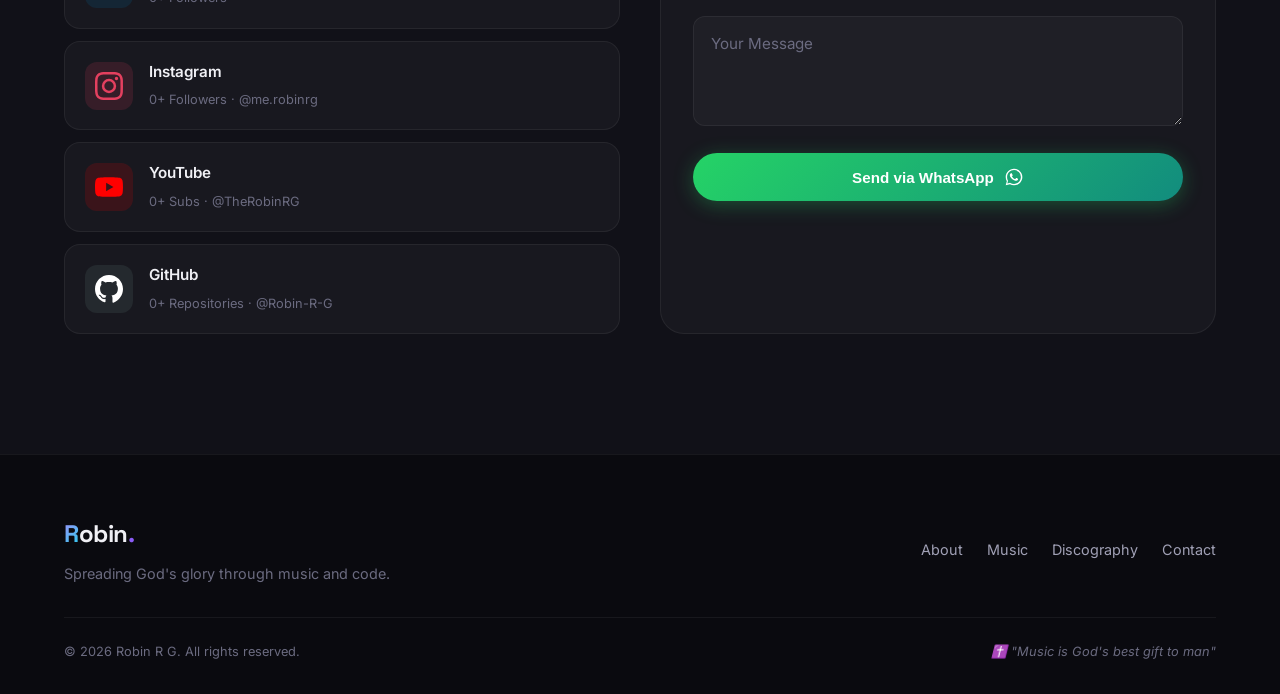
==== commit 63c1920f: "Update SEO tags" ====
--- a/index.html
+++ b/index.html
@@ -3,9 +3,9 @@
 <head>
     <meta charset="UTF-8">
     <meta name="viewport" content="width=device-width, initial-scale=1.0">
-    <title>Robin R G — Musician | Developer | Creator</title>
-    <meta name="description" content="Robin R G is a Christian music artist, developer, and creative mind. Explore his music, projects, and connect with him.">
-    <meta name="keywords" content="Robin R G, robin r g, Robin r g, ROBIN R G, Robin R G riet, robin r g riet, Robin R G RIET, ROBIN R G RIET, Robin R G ECE, robin r g ece, Robin R G Rajadhani, robin r g rajadhani, Robin R G TransEduverse, robin r g transeduverse, TheRobinRG, therobinrg, Robin RG, Robin, R G, Christian music artist, ECE engineer, RIET graduate, IEEE COMSOC Chairperson, graphic designer, TransEduverse, Kerala music, Christian devotional, independent artist, portfolio">
+    <title>Robin R G — Official Portfolio | Musician & Developer</title>
+    <meta name="description" content="Welcome to the official portfolio website of Robin R G, a Christian music artist, ECE developer, and creative designer. Explore his music and projects.">
+    <meta name="keywords" content="Robin R G, robin r g, Robin r g, ROBIN R G, Robin R G riet, robin r g riet, Robin R G RIET, ROBIN R G RIET, Robin R G ECE, robin r g ece, Robin R G Rajadhani, robin r g rajadhani, Robin R G TransEduverse, robin r g transeduverse, TheRobinRG, therobinrg, Robin RG, Robin, R G, Christian music artist, ECE engineer, RIET graduate, IEEE COMSOC Chairperson, graphic designer, TransEduverse, Kerala music, Christian devotional, independent artist, portfolio, official website">
     <meta name="author" content="Robin R G">
     <link rel="canonical" href="https://robinrg.pages.dev/">
 
--- a/style.css
+++ b/style.css
@@ -538,7 +538,8 @@
     align-items: center;
     gap: 12px;
     padding: 24px 32px;
-    width: 220px;
+    width: 100%;
+    max-width: 220px;
     border-radius: var(--radius-lg);
     background: rgba(255, 255, 255, 0.02);
     border: 1px solid var(--border-subtle);
@@ -1528,6 +1529,25 @@
         font-size: 1.8rem;
     }
     
+    .follower-item {
+        padding: 20px 16px;
+        width: 100%;
+        max-width: 100%;
+    }
+    
+    .social-card {
+        padding: 14px 16px;
+        gap: 12px;
+    }
+    
+    .social-info h3 {
+        font-size: 1rem;
+    }
+    
+    .social-info span {
+        font-size: 0.8rem;
+    }
+    
     .about-tags {
         justify-content: center;
     }
